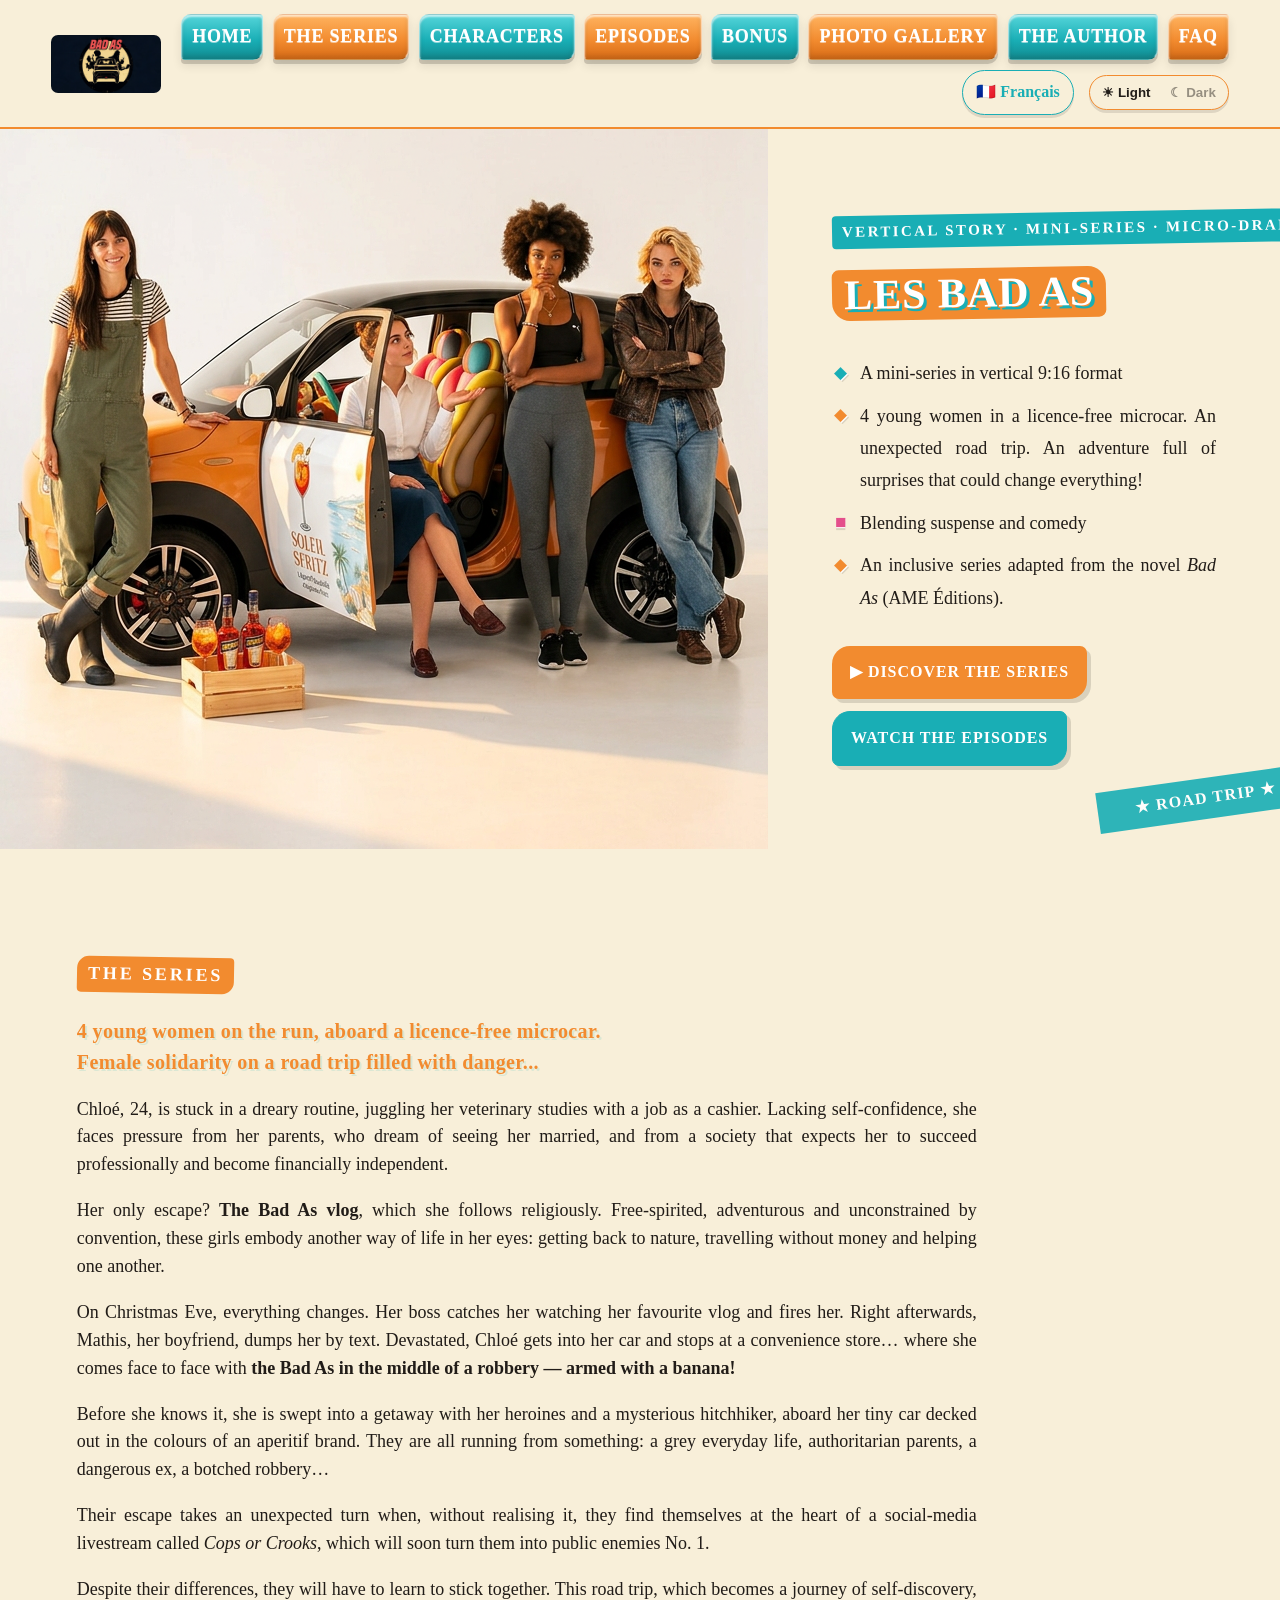
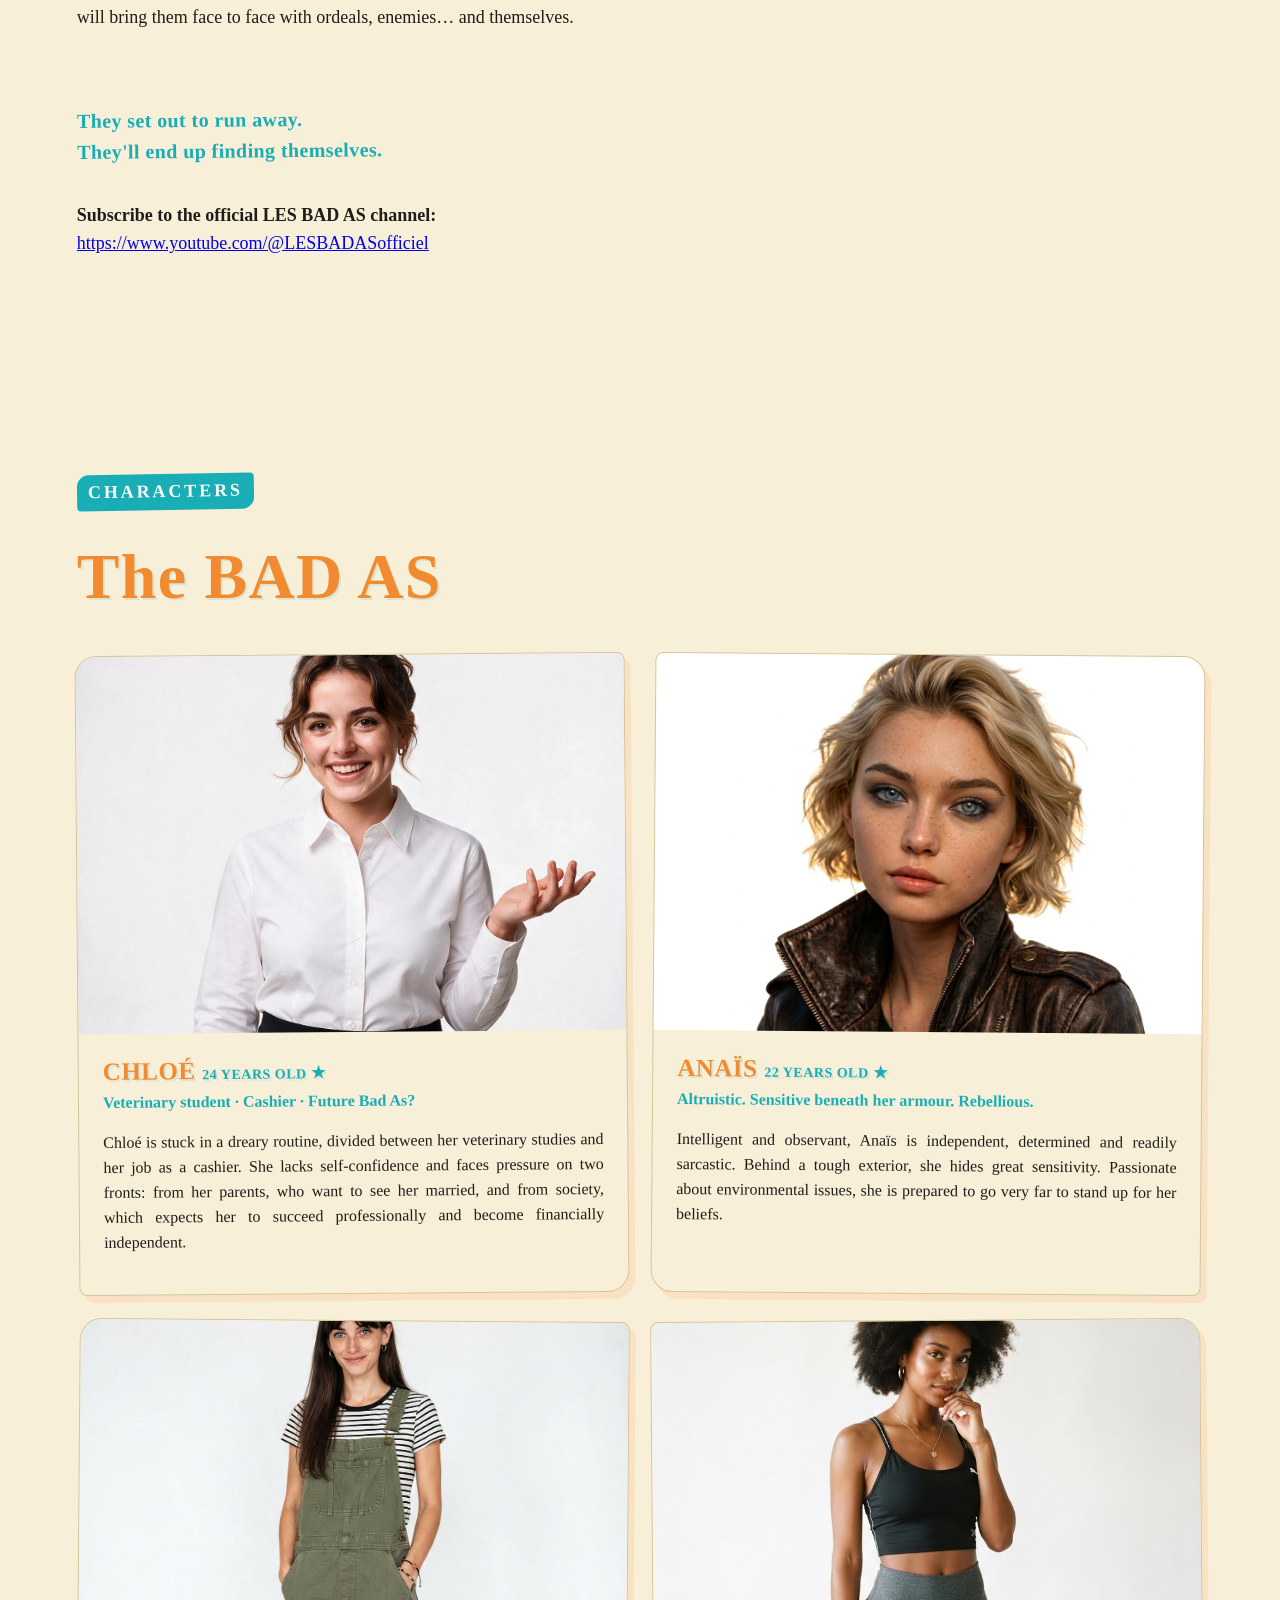
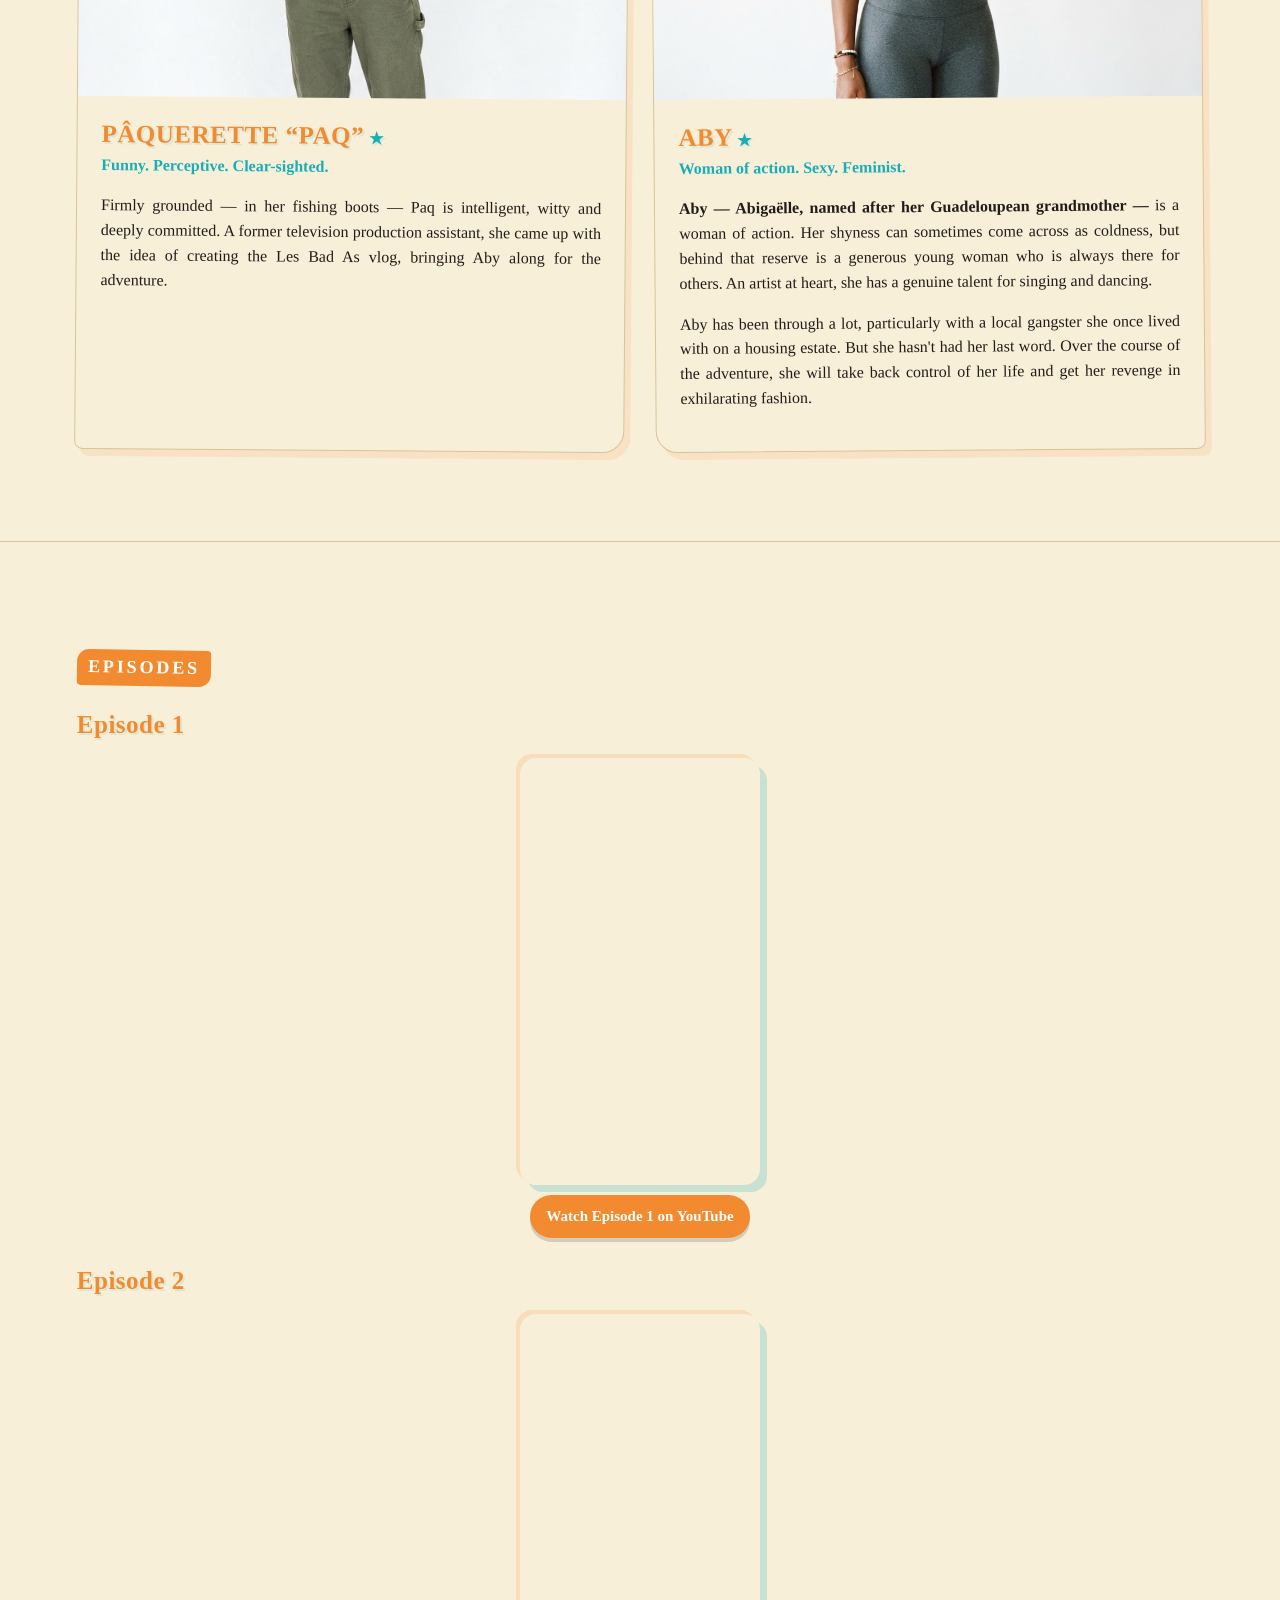
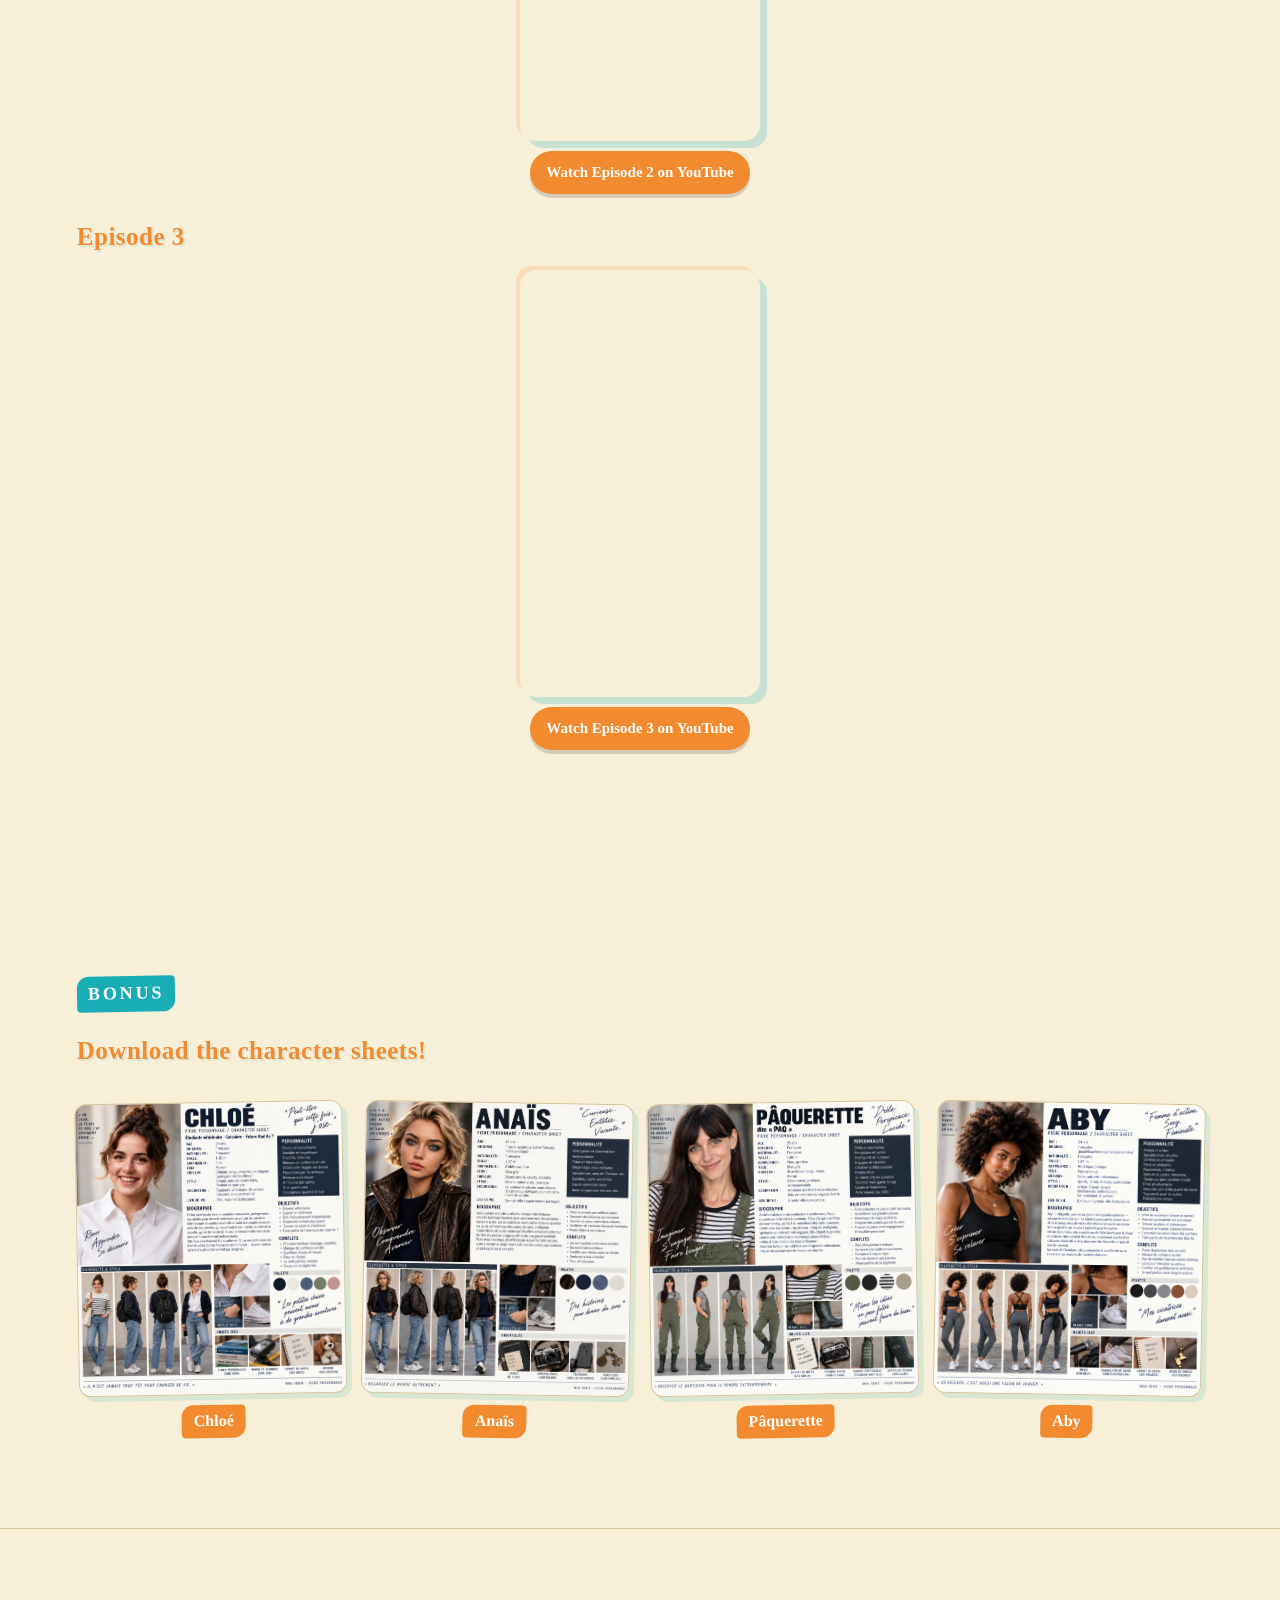
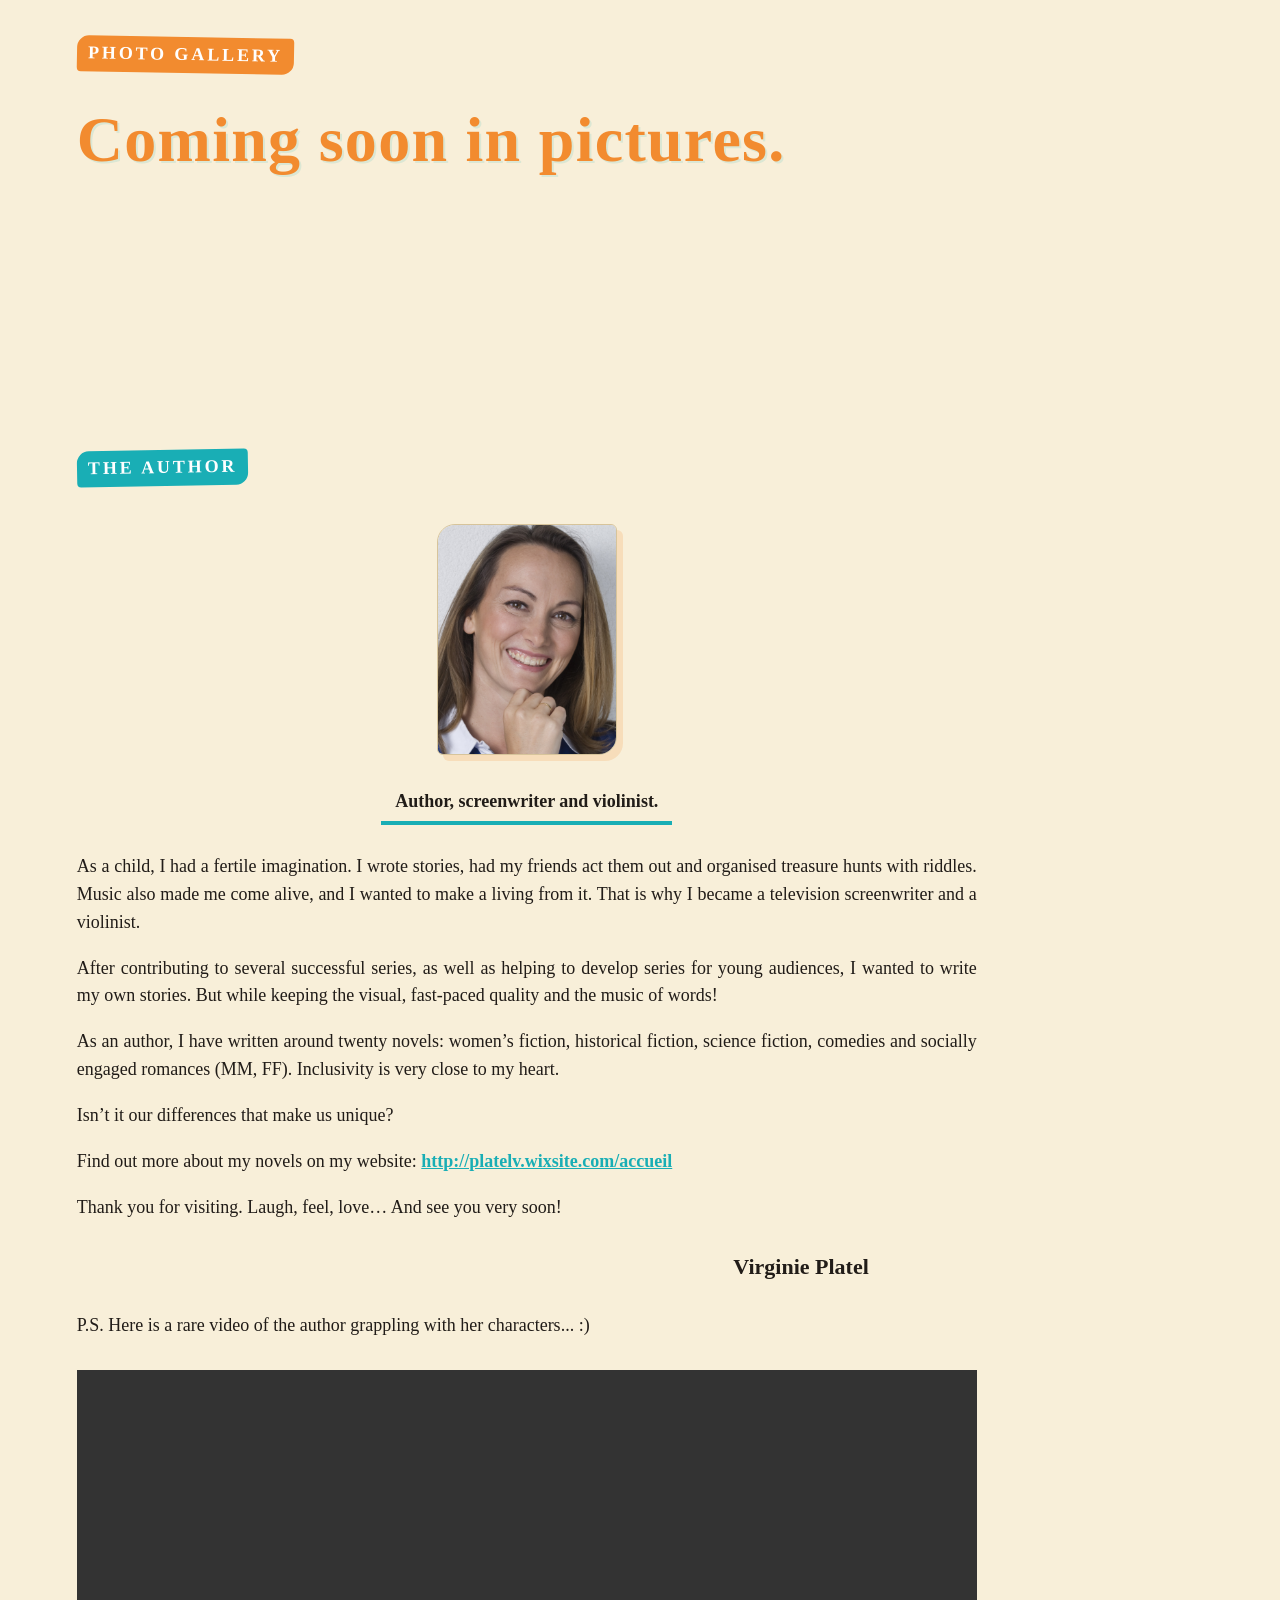
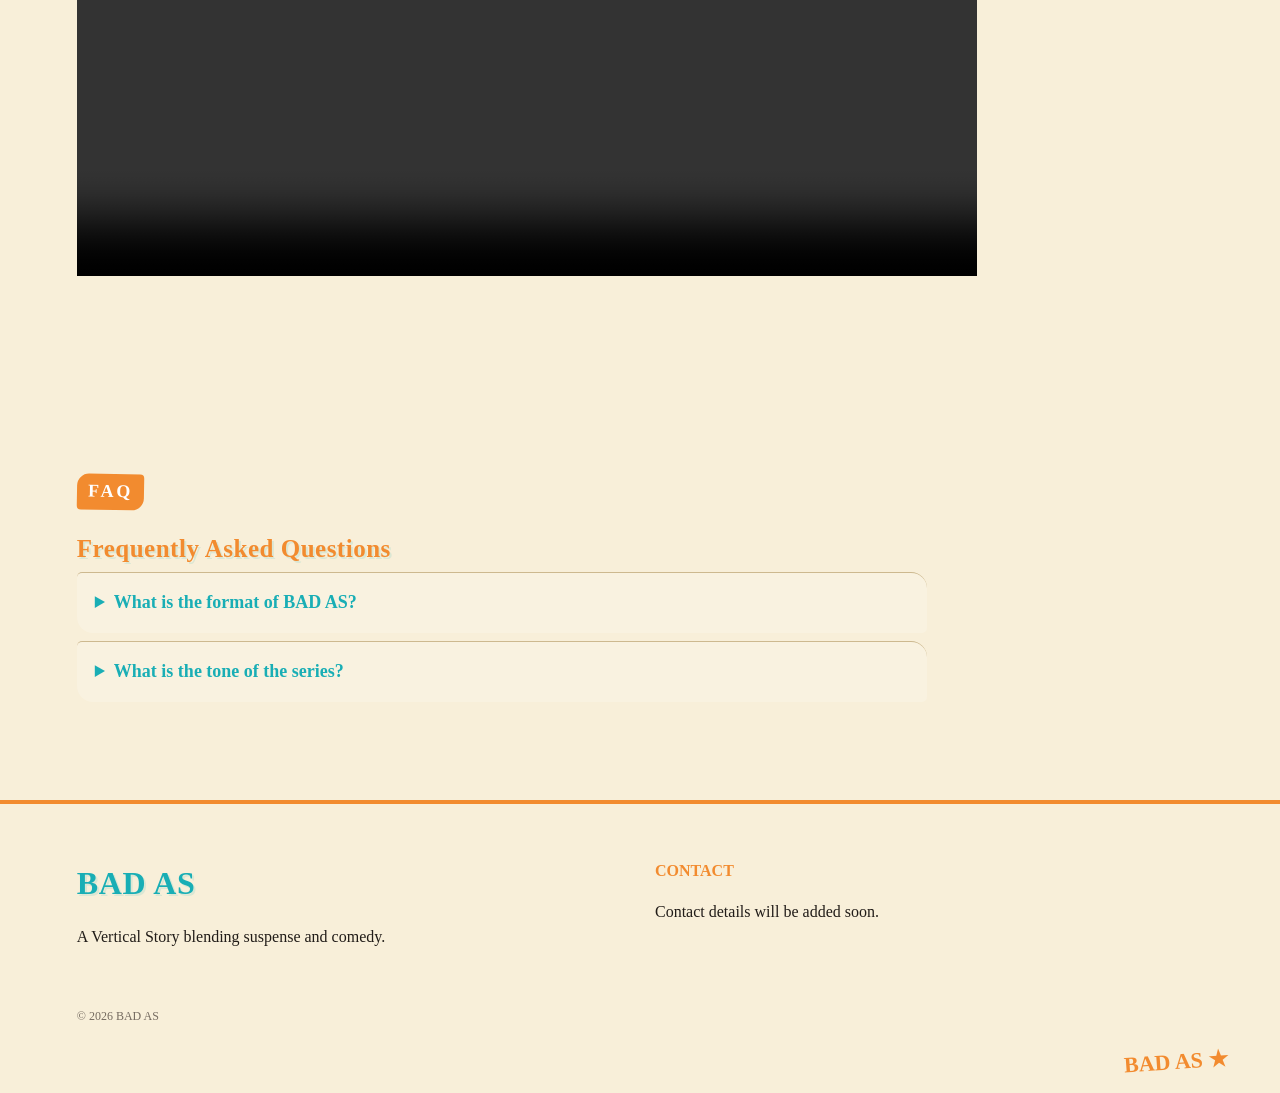
==== en.html @ 4feb6d94 "Force compact English series text directly in page" ====
<!doctype html>
<html lang="en">
<head><meta charset="utf-8"><meta name="viewport" content="width=device-width,initial-scale=1"><title>BAD AS — The Mini-Series</title><meta name="description" content="BAD AS, a Vertical Story blending suspense and comedy. Four girls hit the road on an unexpected road trip."><link rel="stylesheet" href="style.css"></head>
<body>
<header class="top"><a class="brand brand-logo" href="#home" aria-label="Les Bad As — Home"><img src="logo.jpg" alt="Les Bad As logo"></a><button class="menu" aria-label="Menu">☰</button><nav><a href="#home">Home</a><a href="#series">The Series</a><a href="#characters">Characters</a><a href="#episodes">Episodes</a><a href="#bonus">Bonus</a><a href="#gallery">Photo Gallery</a><a href="#author">The Author</a><a href="#faq">FAQ</a></nav><a class="lang-toggle" href="index.html" aria-label="Version française">🇫🇷 Français</a><button class="theme-toggle" type="button" aria-label="Change theme" aria-pressed="false"><span>☀ Light</span><span>☾ Dark</span></button></header>
<main>
<section id="home" class="hero"><div class="hero-img"><img src="home.png" alt="The four BAD AS heroines with their car"></div><div class="hero-copy"><p class="kicker">VERTICAL STORY · MINI-SERIES · MICRO-DRAMA</p><h1>LES BAD AS</h1><div class="hero-intro hero-diamonds"><p>A mini-series in vertical 9:16 format</p><p>4 young women in a licence-free microcar. An unexpected road trip. An adventure full of surprises that could change everything!</p><p>Blending suspense and comedy</p><p>An inclusive series adapted from the novel <em>Bad As</em> (AME Éditions).</p></div><div class="actions"><a class="btn" href="#series">Discover the series</a><a class="btn ghost" href="#episodes">Watch the episodes</a></div></div></section>
<section id="series" class="section"><p class="eyebrow">The Series</p><h2 class="series-compact-title" style="font-size:20px;line-height:1.45">4 young women on the run, aboard a licence-free microcar.<br>Female solidarity on a road trip filled with danger...</h2><div class="story"><p>Chloé, 24, is stuck in a dreary routine, juggling her veterinary studies with a job as a cashier. Lacking self-confidence, she faces pressure from her parents, who dream of seeing her married, and from a society that expects her to succeed professionally and become financially independent.</p><p>Her only escape? <strong>The Bad As vlog</strong>, which she follows religiously. Free-spirited, adventurous and unconstrained by convention, these girls embody another way of life in her eyes: getting back to nature, travelling without money and helping one another.</p><p>On Christmas Eve, everything changes. Her boss catches her watching her favourite vlog and fires her. Right afterwards, Mathis, her boyfriend, dumps her by text. Devastated, Chloé gets into her car and stops at a convenience store… where she comes face to face with <strong>the Bad As in the middle of a robbery — armed with a banana!</strong></p><p>Before she knows it, she is swept into a getaway with her heroines and a mysterious hitchhiker, aboard her tiny car decked out in the colours of an aperitif brand. They are all running from something: a grey everyday life, authoritarian parents, a dangerous ex, a botched robbery…</p><p>Their escape takes an unexpected turn when, without realising it, they find themselves at the heart of a social-media livestream called <em>Cops or Crooks</em>, which will soon turn them into public enemies No. 1.</p><p>Despite their differences, they will have to learn to stick together. This road trip, which becomes a journey of self-discovery, will bring them face to face with ordeals, enemies… and themselves.</p><blockquote class="series-compact-quote" style="font-size:20px;line-height:1.45;padding-left:0;border-left:0">They set out to run away.<br>They'll end up finding themselves.</blockquote><p class="youtube-subscribe"><strong>Subscribe to the official LES BAD AS channel:</strong><br><a href="https://www.youtube.com/@LESBADASofficiel" target="_blank" rel="noopener">https://www.youtube.com/@LESBADASofficiel</a></p></div></section>
<section id="characters" class="section alt"><p class="eyebrow">Characters</p><h2>The BAD AS</h2><div class="cards">
<article class="card"><img src="chloe.jpg" alt="Chloé"><div><h3>Chloé <small>24 years old</small></h3><b>Veterinary student · Cashier · Future Bad As?</b><p>Chloé is stuck in a dreary routine, divided between her veterinary studies and her job as a cashier. She lacks self-confidence and faces pressure on two fronts: from her parents, who want to see her married, and from society, which expects her to succeed professionally and become financially independent.</p></div></article>
<article class="card"><img src="anais.png" alt="Anaïs"><div><h3>Anaïs <small>22 years old</small></h3><b>Altruistic. Sensitive beneath her armour. Rebellious.</b><p>Intelligent and observant, Anaïs is independent, determined and readily sarcastic. Behind a tough exterior, she hides great sensitivity. Passionate about environmental issues, she is prepared to go very far to stand up for her beliefs.</p></div></article>
<article class="card"><img src="paq.png" alt="Pâquerette, aka Paq"><div><h3>Pâquerette “Paq”</h3><b>Funny. Perceptive. Clear-sighted.</b><p>Firmly grounded — in her fishing boots — Paq is intelligent, witty and deeply committed. A former television production assistant, she came up with the idea of creating the Les Bad As vlog, bringing Aby along for the adventure.</p></div></article>
<article class="card"><img src="aby.jpg" alt="Aby"><div><h3>Aby</h3><b>Woman of action. Sexy. Feminist.</b><p><strong>Aby — Abigaëlle, named after her Guadeloupean grandmother —</strong> is a woman of action. Her shyness can sometimes come across as coldness, but behind that reserve is a generous young woman who is always there for others. An artist at heart, she has a genuine talent for singing and dancing.</p><p>Aby has been through a lot, particularly with a local gangster she once lived with on a housing estate. But she hasn't had her last word. Over the course of the adventure, she will take back control of her life and get her revenge in exhilarating fashion.</p></div></article>
</div></section>
<section id="episodes" class="section coming"><p class="eyebrow">Episodes</p><h2>Episode 1</h2><div class="episode-video"><iframe src="https://www.youtube.com/embed/qtg-PCr-9Xs" title="BAD AS — Episode 1" loading="lazy" allow="accelerometer; autoplay; clipboard-write; encrypted-media; gyroscope; picture-in-picture; web-share" allowfullscreen></iframe></div><p class="episode-youtube"><a href="https://www.youtube.com/watch?v=qtg-PCr-9Xs&amp;list=PLMABTcB6hFZA" target="_blank" rel="noopener">Watch Episode 1 on YouTube</a></p><h2>Episode 2</h2><div class="episode-video"><iframe src="https://www.youtube.com/embed/j_F7Ehw9FWA" title="BAD AS — Episode 2" loading="lazy" allow="accelerometer; autoplay; clipboard-write; encrypted-media; gyroscope; picture-in-picture; web-share" allowfullscreen></iframe></div><p class="episode-youtube"><a href="https://www.youtube.com/watch?v=j_F7Ehw9FWA&amp;list=PLMABTcB6hFZA&amp;index=2" target="_blank" rel="noopener">Watch Episode 2 on YouTube</a></p><h2>Episode 3</h2><div class="episode-video"><iframe src="https://www.youtube.com/embed/-G6mFnkX4d4" title="BAD AS — Episode 3" loading="lazy" allowfullscreen></iframe></div><p class="episode-youtube"><a href="https://www.youtube.com/watch?v=-G6mFnkX4d4&amp;list=PLMABTcB6hFZA&amp;index=3" target="_blank" rel="noopener">Watch Episode 3 on YouTube</a></p></section>
<section id="bonus" class="section bonus"><p class="eyebrow">Bonus</p><h2>Download the character sheets!</h2><div class="bonus-sheets"><a href="Fiche%20perso%20Chloe%CC%81.png" download><img src="Fiche%20perso%20Chloe%CC%81.png" alt="Chloé character sheet"><span>Chloé</span></a><a href="Fiche%20perso%20Anai%CC%88s.png" download><img src="Fiche%20perso%20Anai%CC%88s.png" alt="Anaïs character sheet"><span>Anaïs</span></a><a href="Fiche%20perso%20Paq.png" download><img src="Fiche%20perso%20Paq.png" alt="Pâquerette character sheet"><span>Pâquerette</span></a><a href="Fiche%20perso%20Aby.png" download><img src="Fiche%20perso%20Aby.png" alt="Aby character sheet"><span>Aby</span></a></div></section>
<section id="gallery" class="section coming"><p class="eyebrow">Photo Gallery</p><h2>Coming soon in pictures.</h2></section><section id="author" class="section auteur"><p class="eyebrow">The Author</p><div class="author-text"><img class="author-photo" src="Virginie-ID%20CV.jpg" alt="Virginie Platel"><p class="author-role"><strong>Author, screenwriter and violinist.</strong></p>
<p>As a child, I had a fertile imagination. I wrote stories, had my friends act them out and organised treasure hunts with riddles. Music also made me come alive, and I wanted to make a living from it. That is why I became a television screenwriter and a violinist.</p>
<p>After contributing to several successful series, as well as helping to develop series for young audiences, I wanted to write my own stories. But while keeping the visual, fast-paced quality and the music of words!</p>
<p>As an author, I have written around twenty novels: women’s fiction, historical fiction, science fiction, comedies and socially engaged romances (MM, FF). Inclusivity is very close to my heart.</p>
<p>Isn’t it our differences that make us unique?</p>
<p>Find out more about my novels on my website: <a href="http://platelv.wixsite.com/accueil" target="_blank" rel="noopener">http://platelv.wixsite.com/accueil</a></p>
<p>Thank you for visiting. Laugh, feel, love… And see you very soon!</p>
<p class="author-signature">Virginie Platel</p>
<p>P.S. Here is a rare video of the author grappling with her characters... :)</p></div>
<div id="author-video" class="author-video"><video controls playsinline preload="metadata"><source src="Facebook%20Linkedin%20BA%20AUTEUR%20Bad%20As.mp4" type="video/mp4">Your browser does not support this video.</video></div></section>
<section id="faq" class="section"><p class="eyebrow">FAQ</p><h2>Frequently Asked Questions</h2><details><summary>What is the format of BAD AS?</summary><p>A vertical mini-series made up of episodes approximately one minute long.</p></details><details><summary>What is the tone of the series?</summary><p>BAD AS blends suspense and comedy against a backdrop of road-trip adventure and friendship.</p></details></section>
</main><footer id="contact"><div><strong>BAD AS</strong><p>A Vertical Story blending suspense and comedy.</p></div><div><span>Contact</span><p>Contact details will be added soon.</p></div><p class="copy">© 2026 BAD AS</p></footer>
<script>document.querySelector('.menu').onclick=()=>document.querySelector('nav').classList.toggle('open');document.querySelectorAll('nav a').forEach(a=>a.onclick=()=>document.querySelector('nav').classList.remove('open'));const themeButton=document.querySelector('.theme-toggle');const savedTheme=localStorage.getItem('badas-theme');if(savedTheme==='dark'){document.body.classList.add('dark');themeButton.setAttribute('aria-pressed','true')}themeButton.onclick=()=>{const dark=document.body.classList.toggle('dark');themeButton.setAttribute('aria-pressed',String(dark));localStorage.setItem('badas-theme',dark?'dark':'light')};</script></body></html>
---- style.css ----
:root{--cream:#f3e8c8;--ink:#211c18;--turquoise:#19aeb5;--orange:#f28b2f;--muted:#756b60}*{box-sizing:border-box}html{scroll-behavior:smooth}body{margin:0;background:var(--cream);color:var(--ink);font-family:Arial,Helvetica,sans-serif;line-height:1.55}.top{position:sticky;top:0;z-index:10;display:flex;align-items:center;gap:28px;padding:15px 4vw;background:#f3e8c8f2;border-bottom:2px solid var(--orange);backdrop-filter:blur(12px)}.brand{display:flex;align-items:center;text-decoration:none;flex:0 0 auto}.brand-logo img{display:block;width:110px;height:58px;object-fit:cover;border-radius:7px}nav{margin-left:auto;display:flex;gap:20px;flex-wrap:wrap}nav a{color:var(--turquoise);text-decoration:none;font-size:18px;font-weight:900;text-transform:uppercase;letter-spacing:.045em}nav a:nth-child(even){color:var(--orange)}nav a:hover{color:var(--ink)}.menu{display:none;margin-left:auto;background:none;border:0;color:var(--turquoise);font-size:30px}.hero{display:grid;grid-template-columns:1.2fr .8fr;align-items:stretch;background:var(--cream)}.hero-img{height:clamp(480px,66vw,720px);overflow:hidden}.hero-img img{width:100%;height:100%;object-fit:cover;object-position:center 67%;display:block}.hero-copy{padding:4.5vw 5vw;display:flex;flex-direction:column;justify-content:center;background:var(--cream)}.logo{display:none}.kicker,.eyebrow{color:var(--turquoise);text-transform:uppercase;letter-spacing:.18em;font-weight:900;font-size:13px}.hero-copy .kicker{margin:0 0 12px;font-size:15px}.hero-intro{line-height:1.8}.hero h1,.section h2{font-size:clamp(34px,5vw,72px);line-height:1.02;margin:.25em 0;color:var(--orange)}.hero p{font-size:18px;max-width:650px;text-align:justify}.actions{display:flex;gap:12px;flex-wrap:wrap;margin-top:18px}.btn{background:var(--orange);color:#fff;text-decoration:none;padding:14px 18px;font-weight:900;text-transform:uppercase;letter-spacing:.06em}.btn.ghost{background:var(--turquoise);color:#fff;border:1px solid var(--turquoise)}.section{padding:90px max(6vw,24px);scroll-margin-top:80px}.section>h2{max-width:1050px}.section p,.card p,details p{text-align:justify}.story{max-width:900px;font-size:18px}.story blockquote{margin:50px 0 0;padding:20px 0 20px 25px;border-left:6px solid var(--orange);font-size:clamp(28px,4vw,50px);font-weight:900;line-height:1.05;color:var(--turquoise)}.alt{background:#eadbb7}.cards{display:grid;grid-template-columns:repeat(2,minmax(0,1fr));gap:26px;margin-top:45px}.card{background:#f8efd9;border:1px solid #d7c49b;overflow:hidden}.card img{width:100%;aspect-ratio:16/11;object-fit:cover;object-position:center 28%;display:block}.card div{padding:24px}.card h3{font-size:32px;color:var(--orange);margin:0 0 4px;text-transform:uppercase}.card h3 small{font-size:15px;color:var(--turquoise)}.card b{color:var(--turquoise)}.coming{min-height:46vh;border-top:1px solid #d7c49b}.coming h2{color:var(--orange)}details{max-width:850px;border-top:1px solid #cdb98f;padding:18px 0}summary{cursor:pointer;font-weight:900;color:var(--turquoise)}footer{padding:55px 6vw;border-top:4px solid var(--orange);display:grid;grid-template-columns:1fr 1fr;gap:30px;background:#e9d9b4}footer strong{font-size:32px;color:var(--turquoise)}footer span{color:var(--orange);font-weight:900;text-transform:uppercase}.copy{grid-column:1/-1;color:var(--muted);font-size:12px}@media(max-width:1200px){nav{gap:11px}nav a{font-size:16px}.brand-logo img{width:95px;height:50px}}@media(max-width:900px){.menu{display:block}nav{display:none;position:absolute;top:66px;left:0;right:0;background:var(--cream);padding:22px 5vw;flex-direction:column;border-bottom:2px solid var(--orange)}nav.open{display:flex}nav a{font-size:18px}.hero{grid-template-columns:1fr}.hero-img{height:62vw;min-height:330px;max-height:520px}.hero-copy{padding:45px 7vw}.cards{grid-template-columns:1fr}.section{padding-top:70px;padding-bottom:70px}footer{grid-template-columns:1fr}}.hero-copy h1{font-size:clamp(30px,3.3vw,48px);white-space:nowrap}#serie h2{font-size:clamp(30px,3.6vw,52px)}@media(max-width:520px){.hero-copy h1{font-size:clamp(26px,8.5vw,38px);white-space:nowrap}}.bonus h2{font-size:clamp(28px,3.3vw,48px);white-space:nowrap}.bonus-sheets{display:grid;grid-template-columns:repeat(4,minmax(0,1fr));gap:18px;margin-top:36px}.bonus-sheets a{display:block;color:var(--turquoise);font-weight:900;text-decoration:none;text-align:center}.bonus-sheets img{display:block;width:100%;height:auto;border:1px solid #d7c49b;margin-bottom:10px}.bonus-sheets a:hover{color:var(--orange)}@media(max-width:900px){.bonus h2{white-space:normal}.bonus-sheets{grid-template-columns:repeat(2,minmax(0,1fr))}}@media(max-width:520px){.bonus-sheets{grid-template-columns:1fr}}.theme-toggle{position:absolute;right:4vw;top:100%;margin-top:10px;display:flex;gap:4px;padding:4px;border:1px solid var(--orange);border-radius:24px;background:var(--cream);color:var(--ink);font-weight:900;cursor:pointer;box-shadow:0 4px 14px #0002}.theme-toggle span{padding:5px 8px}.theme-toggle span:last-child{opacity:.45}body.dark{--cream:#121212;--ink:#f3e8c8;--muted:#c4bba9;background:#121212;color:#f3e8c8}body.dark .top{background:#121212f2}body.dark .hero,body.dark .hero-copy{background:#121212}body.dark .alt{background:#1b1b1b}body.dark .card{background:#202020;border-color:#3b3b3b}body.dark footer{background:#191919;border-color:var(--orange)}body.dark details,body.dark .coming{border-color:#444}body.dark .theme-toggle{background:#1c1c1c;color:#f3e8c8}body.dark .theme-toggle span:first-child{opacity:.45}body.dark .theme-toggle span:last-child{opacity:1}@media(max-width:900px){.theme-toggle{right:76px;top:12px;margin:0;font-size:12px}.theme-toggle span{padding:4px}}
.lang-toggle{position:absolute;right:250px;top:100%;margin-top:10px;padding:9px 13px;border:1px solid var(--turquoise);border-radius:24px;background:var(--cream);color:var(--turquoise);font-weight:900;text-decoration:none;box-shadow:0 4px 14px #0002}.lang-toggle:hover{color:var(--orange);border-color:var(--orange)}body.dark .lang-toggle{background:#1c1c1c}@media(max-width:900px){.lang-toggle{right:245px;top:12px;margin:0;padding:7px 9px;font-size:12px}}@media(max-width:520px){.lang-toggle{right:70px;top:66px}.theme-toggle{right:10px}}
.author-photo{display:block;width:180px;max-width:45vw;height:auto;margin:20px auto 28px;border:1px solid #d7c49b}.author-text{max-width:900px;font-size:18px}.author-text p{text-align:justify;text-justify:inter-word;hyphens:auto;word-break:normal;overflow-wrap:break-word}.author-text a{color:var(--turquoise);font-weight:700}.author-text a:hover{color:var(--orange)}.author-signature{text-align:right!important;font-size:22px;font-weight:700;margin:28px 12% 28px 0}.author-video{max-width:900px;margin-top:30px}.author-video video,.author-video iframe{width:100%;height:auto;aspect-ratio:16/9;border:0;display:block}
@media(max-width:520px){.author-photo{width:140px;max-width:50vw}.author-text p{text-align:justify;text-justify:inter-word}}
.author-text .author-role{text-align:center!important;margin-top:0;margin-bottom:28px}
/* Author portrait: centered within the same text column */
.author .author-photo{display:block;margin:20px auto 16px!important}.author .author-text{margin-left:auto;margin-right:auto}.author .author-text .author-role{text-align:center!important;margin:0 auto 28px!important}

/* Author section: use one consistent content width so portrait, role and body align */
.author .author-text,.author .author-video{max-width:none;width:100%;margin-left:auto;margin-right:auto}.author .author-photo{margin-left:auto!important;margin-right:auto!important}.author .author-text .author-role{width:100%;text-align:center!important}

/* Pétillant BAD AS refresh */
body{font-family:"Comic Sans MS","Comic Sans",cursive}.hero h1,.section h2,.card h3,footer strong{letter-spacing:.02em;text-shadow:2px 2px 0 rgba(25,174,181,.13)}.hero h1{transform:rotate(-1deg);display:inline-block}.eyebrow,.kicker{font-family:"Comic Sans MS","Comic Sans",cursive;letter-spacing:.16em}.btn{border-radius:18px 7px 18px 7px;box-shadow:4px 4px 0 rgba(33,28,24,.14);transition:transform .18s ease,box-shadow .18s ease}.btn:hover{transform:translateY(-3px) rotate(-1deg);box-shadow:6px 7px 0 rgba(33,28,24,.12)}.btn.ghost:hover{transform:translateY(-3px) rotate(1deg)}.card{border-radius:22px 8px 22px 8px;box-shadow:6px 7px 0 rgba(242,139,47,.13);transition:transform .2s ease}.card:nth-child(even){border-radius:8px 22px 8px 22px}.card:hover{transform:translateY(-5px) rotate(-.35deg)}.bonus-sheets a:nth-child(odd){transform:rotate(-1deg)}.bonus-sheets a:nth-child(even){transform:rotate(1deg)}.bonus-sheets img{border-radius:12px;box-shadow:5px 5px 0 rgba(25,174,181,.14)}.story blockquote{transform:rotate(-.5deg)}summary{font-size:18px}.author-photo{border-radius:18px 6px 18px 6px;box-shadow:6px 6px 0 rgba(242,139,47,.18)}
@media(max-width:520px){.card:hover,.btn:hover,.btn.ghost:hover{transform:none}}

/* BAD AS — série / pop / road trip */
.hero-copy{position:relative;overflow:hidden}.hero-copy:after{content:"★  ROAD TRIP  ★";position:absolute;right:-34px;bottom:30px;padding:8px 38px;background:var(--turquoise);color:#fff;font-weight:900;letter-spacing:.08em;transform:rotate(-8deg);opacity:.9}.hero-copy .kicker{display:inline-block;width:max-content;padding:5px 10px;background:var(--turquoise);color:#fff;border-radius:4px;transform:rotate(-1deg)}.hero h1{padding:3px 12px 5px;background:var(--orange);color:#fff!important;text-shadow:3px 3px 0 var(--turquoise);border-radius:7px 18px 7px 18px;width:max-content}.section>.eyebrow{display:inline-block;padding:4px 11px;background:var(--turquoise);color:#fff;border-radius:12px 4px 12px 4px;transform:rotate(-1deg)}.section:nth-of-type(even)>.eyebrow{background:var(--orange);transform:rotate(1deg)}.section h2{position:relative}.cards .card:nth-child(1),.cards .card:nth-child(4){transform:rotate(-.45deg)}.cards .card:nth-child(2),.cards .card:nth-child(3){transform:rotate(.45deg)}.cards .card:hover{transform:translateY(-6px) rotate(0deg)}.card h3:after{content:" ★";color:var(--turquoise);font-size:.65em}.actions .btn:first-child:before{content:"▶ ";}.bonus-sheets span{display:inline-block;background:var(--orange);color:#fff;padding:4px 12px;border-radius:12px 4px 12px 4px}.author-role strong{display:inline-block;padding:5px 14px;border-bottom:4px solid var(--turquoise)}details{background:rgba(255,255,255,.18);padding:16px 18px;margin:8px 0;border-radius:5px 16px 5px 16px}body.dark details{background:rgba(255,255,255,.04)}footer{position:relative;overflow:hidden}footer:after{content:"BAD AS ★";position:absolute;right:4vw;bottom:14px;color:var(--orange);font-size:22px;font-weight:900;transform:rotate(-4deg)}
@media(max-width:900px){.hero-copy:after{font-size:12px;right:-48px;bottom:18px}.cards .card:nth-child(n){transform:none}}@media(max-width:520px){.hero-copy:after{display:none}.hero h1{max-width:100%;padding-left:8px;padding-right:8px}}

/* Navigation tabs — playful raised effect */
nav a{display:inline-block;padding:7px 10px;border-radius:10px 4px 10px 4px;text-shadow:1px 1px 0 rgba(255,255,255,.7);box-shadow:0 3px 0 rgba(33,28,24,.16);transition:transform .16s ease,box-shadow .16s ease,background .16s ease}nav a:nth-child(odd){background:rgba(25,174,181,.09)}nav a:nth-child(even){background:rgba(242,139,47,.10)}nav a:hover{transform:translateY(-2px);box-shadow:0 5px 0 rgba(33,28,24,.18);background:#fff8}nav a:active{transform:translateY(2px);box-shadow:0 1px 0 rgba(33,28,24,.16)}body.dark nav a{text-shadow:1px 1px 0 #000}body.dark nav a:hover{background:rgba(255,255,255,.08)}

/* Navigation — stronger glossy candy / padded-seat effect */
nav a{position:relative;z-index:2;padding:8px 12px;border:1px solid rgba(255,255,255,.55);border-bottom-color:rgba(33,28,24,.22);text-shadow:0 1px 0 rgba(255,255,255,.55);box-shadow:inset 0 2px 2px rgba(255,255,255,.65),inset 0 -3px 5px rgba(33,28,24,.13),0 4px 0 rgba(33,28,24,.18),0 6px 10px rgba(33,28,24,.10);touch-action:manipulation;-webkit-tap-highlight-color:transparent}nav a:nth-child(odd){background:linear-gradient(180deg,#55d5da 0%,var(--turquoise) 58%,#118b91 100%);color:#fff}nav a:nth-child(even){background:linear-gradient(180deg,#ffb35f 0%,var(--orange) 58%,#d76b16 100%);color:#fff}nav a:hover{color:#fff;background-position:center;box-shadow:inset 0 2px 3px rgba(255,255,255,.75),inset 0 -4px 6px rgba(33,28,24,.14),0 6px 0 rgba(33,28,24,.18),0 8px 13px rgba(33,28,24,.13)}nav a:active{transform:translateY(3px);box-shadow:inset 0 2px 5px rgba(33,28,24,.15),0 1px 0 rgba(33,28,24,.18)}body.dark nav a{text-shadow:0 1px 1px rgba(0,0,0,.45)}
/* Decorative layers must never block links or buttons */
.hero-copy:after,footer:after,.card h3:after{pointer-events:none}.btn,.lang-toggle,.theme-toggle,.menu,nav a,.bonus-sheets a,summary{position:relative;z-index:3;touch-action:manipulation}

/* Header balance + golden-hour light palette */
:root{--cream:#f8efd9}
.top{align-items:center;gap:18px}
nav{margin-left:auto;margin-right:0;flex:1;justify-content:space-between;gap:8px}
nav a{padding-left:10px;padding-right:10px;white-space:nowrap}
/* Place language/theme controls below the header, above the hero copy */
.lang-toggle{right:180px;top:calc(100% + 14px);margin-top:0}
.theme-toggle{right:4vw;top:calc(100% + 14px);margin-top:0}
@media(min-width:901px){.hero-copy{padding-top:82px}}
@media(max-width:1200px){nav{gap:5px}nav a{font-size:14px;padding-left:7px;padding-right:7px}}
@media(max-width:900px){nav{margin:0;justify-content:flex-start}.lang-toggle{right:145px;top:calc(100% + 8px);margin:0}.theme-toggle{right:12px;top:calc(100% + 8px);margin:0}.hero-copy{padding-top:82px}}
@media(max-width:520px){.lang-toggle{left:7vw;right:auto;top:calc(100% + 8px)}.theme-toggle{right:7vw;top:calc(100% + 8px)}}

/* Header v2 — clean two-row layout, controls never overlap navigation */
:root{--cream:#f8efd9}
body,.top,.hero,.hero-copy{background:var(--cream)}
.alt,footer{background:#f8efd9}
.top{position:sticky;display:grid;grid-template-columns:auto 1fr;grid-template-rows:auto auto;column-gap:20px;row-gap:10px;padding:14px 4vw 12px;background:var(--cream)!important}
.brand{grid-column:1;grid-row:1 / span 2;align-self:center}
nav{grid-column:2;grid-row:1;display:flex;margin:0;width:100%;justify-content:space-between;align-items:center;gap:8px;flex-wrap:nowrap}
.lang-toggle,.theme-toggle{position:static!important;margin:0!important;top:auto!important;right:auto!important;left:auto!important;box-shadow:0 3px 0 rgba(33,28,24,.12)}
.lang-toggle{grid-column:2;grid-row:2;justify-self:end;margin-right:155px!important}
.theme-toggle{grid-column:2;grid-row:2;justify-self:end}
.hero-copy{padding-top:4.5vw}
@media(max-width:1200px) and (min-width:901px){nav a{font-size:13px;padding:7px 6px}.top{column-gap:12px;padding-left:2vw;padding-right:2vw}.brand-logo img{width:88px}}
@media(max-width:900px){.top{display:flex;align-items:center;gap:10px;padding:12px 4vw}.brand{display:flex}.menu{display:block;margin-left:auto}nav{display:none;position:absolute;top:100%;left:0;right:0;width:100%;background:var(--cream);padding:18px 5vw;flex-direction:column;align-items:stretch;border-bottom:2px solid var(--orange);z-index:20}nav.open{display:flex}.lang-toggle,.theme-toggle{position:absolute!important;top:calc(100% + 8px)!important}.lang-toggle{left:5vw!important;right:auto!important;margin:0!important}.theme-toggle{right:5vw!important}.hero-copy{padding-top:82px}}

/* Mobile readability + keep hero faces clear of language/theme controls */
@media(max-width:900px){
  html,body,button,a,input,textarea,select,summary{font-family:"Comic Sans MS","Comic Sans",cursive!important}
  nav a,.lang-toggle,.theme-toggle,.btn,.eyebrow,.kicker,.card h3,.section h2,.hero h1{font-family:"Comic Sans MS","Comic Sans",cursive!important}
  .hero{padding-top:58px}
  .hero-img{height:62vw;min-height:330px;max-height:520px}
  .hero-img img{object-position:center 67%}
}
@media(max-width:520px){
  .hero{padding-top:62px}
  .hero-img{min-height:360px;height:78vw}
}

/* Mobile font fallback: phones without Comic Sans MS must stay readable */
@media(max-width:900px){
  html,body,button,a,input,textarea,select,summary,
  nav a,.lang-toggle,.theme-toggle,.btn,.eyebrow,.kicker,.card h3,.section h2,.hero h1,
  .hero-copy,.story,.card,.author-text,details,footer{
    font-family:"Comic Sans MS","Comic Sans","Chalkboard SE","Arial Rounded MT Bold",Arial,sans-serif!important;
    font-style:normal!important;
  }
  .hero h1,.section h2,.card h3,nav a,.eyebrow,.kicker{font-style:normal!important}
}

/* Homepage diamond-painting bullets */
.hero-diamonds{margin:18px 0 4px}.hero-diamonds p{position:relative;margin:10px 0;padding-left:28px}.hero-diamonds p:before{content:"◆";position:absolute;left:2px;top:.02em;font-size:17px;color:var(--turquoise);text-shadow:1px 1px 0 #fff,2px 2px 0 rgba(33,28,24,.14)}.hero-diamonds p:nth-child(even):before{color:var(--orange)}.hero-diamonds p:nth-child(3n):before{transform:rotate(45deg);color:#e44f8b}body.dark .hero-diamonds p:before{text-shadow:1px 1px 0 #000,2px 2px 0 rgba(255,255,255,.08)}

/* Series headline — more compact */
#serie h2{font-size:clamp(26px,2.8vw,42px);line-height:1.12}

/* Series closing quote — more compact */
#serie .story blockquote{font-size:clamp(23px,3vw,38px);line-height:1.12}

/* Series typography balance — match action-button scale */
#serie h2{font-size:18px!important;line-height:1.55!important;letter-spacing:.02em}
#serie .story blockquote{font-size:18px!important;line-height:1.55!important;letter-spacing:.02em}
@media(max-width:520px){#serie h2,#serie .story blockquote{font-size:17px!important}}

/* Series typography fine-tuning */
#serie h2,#serie .story blockquote{font-size:20px!important}
@media(max-width:520px){#serie h2,#serie .story blockquote{font-size:19px!important}}

/* Series closing line + official YouTube callout */
#serie .story blockquote{margin-top:30px;padding:0;border-left:0!important;transform:none}
#serie .youtube-subscribe{margin-top:24px;padding:14px 18px;background:var(--orange);color:#fff;border-radius:16px 6px 16px 6px;font-size:18px;font-weight:900;text-align:left;box-shadow:4px 4px 0 rgba(33,28,24,.14)}
#serie .youtube-subscribe a{color:#fff;text-decoration:underline;overflow-wrap:anywhere}

/* Section labels — same visual size as main action buttons */
.section>.eyebrow{font-size:18px!important;font-weight:900}
@media(max-width:520px){.section>.eyebrow{font-size:17px!important}}

/* Character names — slightly more discreet */
.card h3{font-size:25px!important;line-height:1.15}
.card h3 small{font-size:14px!important}
@media(max-width:520px){.card h3{font-size:23px!important}}

/* Secondary section headlines — more compact */
#episodes h2,#bonus h2,#galerie h2,#faq h2{font-size:25px!important;line-height:1.2}
@media(max-width:520px){#episodes h2,#bonus h2,#galerie h2,#faq h2{font-size:23px!important}}

/* Episodes */
.episode-video{width:min(100%,430px);aspect-ratio:9/16;margin:24px auto 16px;border-radius:22px;overflow:hidden;box-shadow:7px 7px 0 rgba(25,174,181,.22),-4px -4px 0 rgba(242,139,47,.18)}
.episode-video iframe{display:block;width:100%;height:100%;border:0}
.episode-youtube{text-align:center;margin:14px 0 0;font-weight:900}
.episode-youtube a{display:inline-block;padding:10px 16px;border-radius:999px;background:var(--orange);color:#fff;text-decoration:none;box-shadow:0 4px 0 rgba(33,28,24,.16)}

/* Episodes — compact thumbnails */
.episode-video{width:min(100%,240px)!important;margin:18px auto 10px!important;border-radius:16px!important}
.episode-youtube{text-align:center!important;margin:10px auto 28px!important}
.episode-youtube a{font-size:15px!important;text-align:center}
@media(max-width:520px){.episode-video{width:min(72vw,210px)!important}.episode-youtube a{font-size:14px!important}}

/* English Series — match the compact French typography */
#series h2,#series .story blockquote{font-size:20px!important;line-height:1.55!important;letter-spacing:.02em}
@media(max-width:520px){#series h2,#series .story blockquote{font-size:19px!important}}

/* English Series mobile — force compact size on all phones/tablets */
@media(max-width:900px){
  #series.section h2{font-size:19px!important;line-height:1.45!important}
  #series .story blockquote{font-size:19px!important;line-height:1.45!important;margin-top:30px;padding:0!important;border-left:0!important;transform:none!important}
}
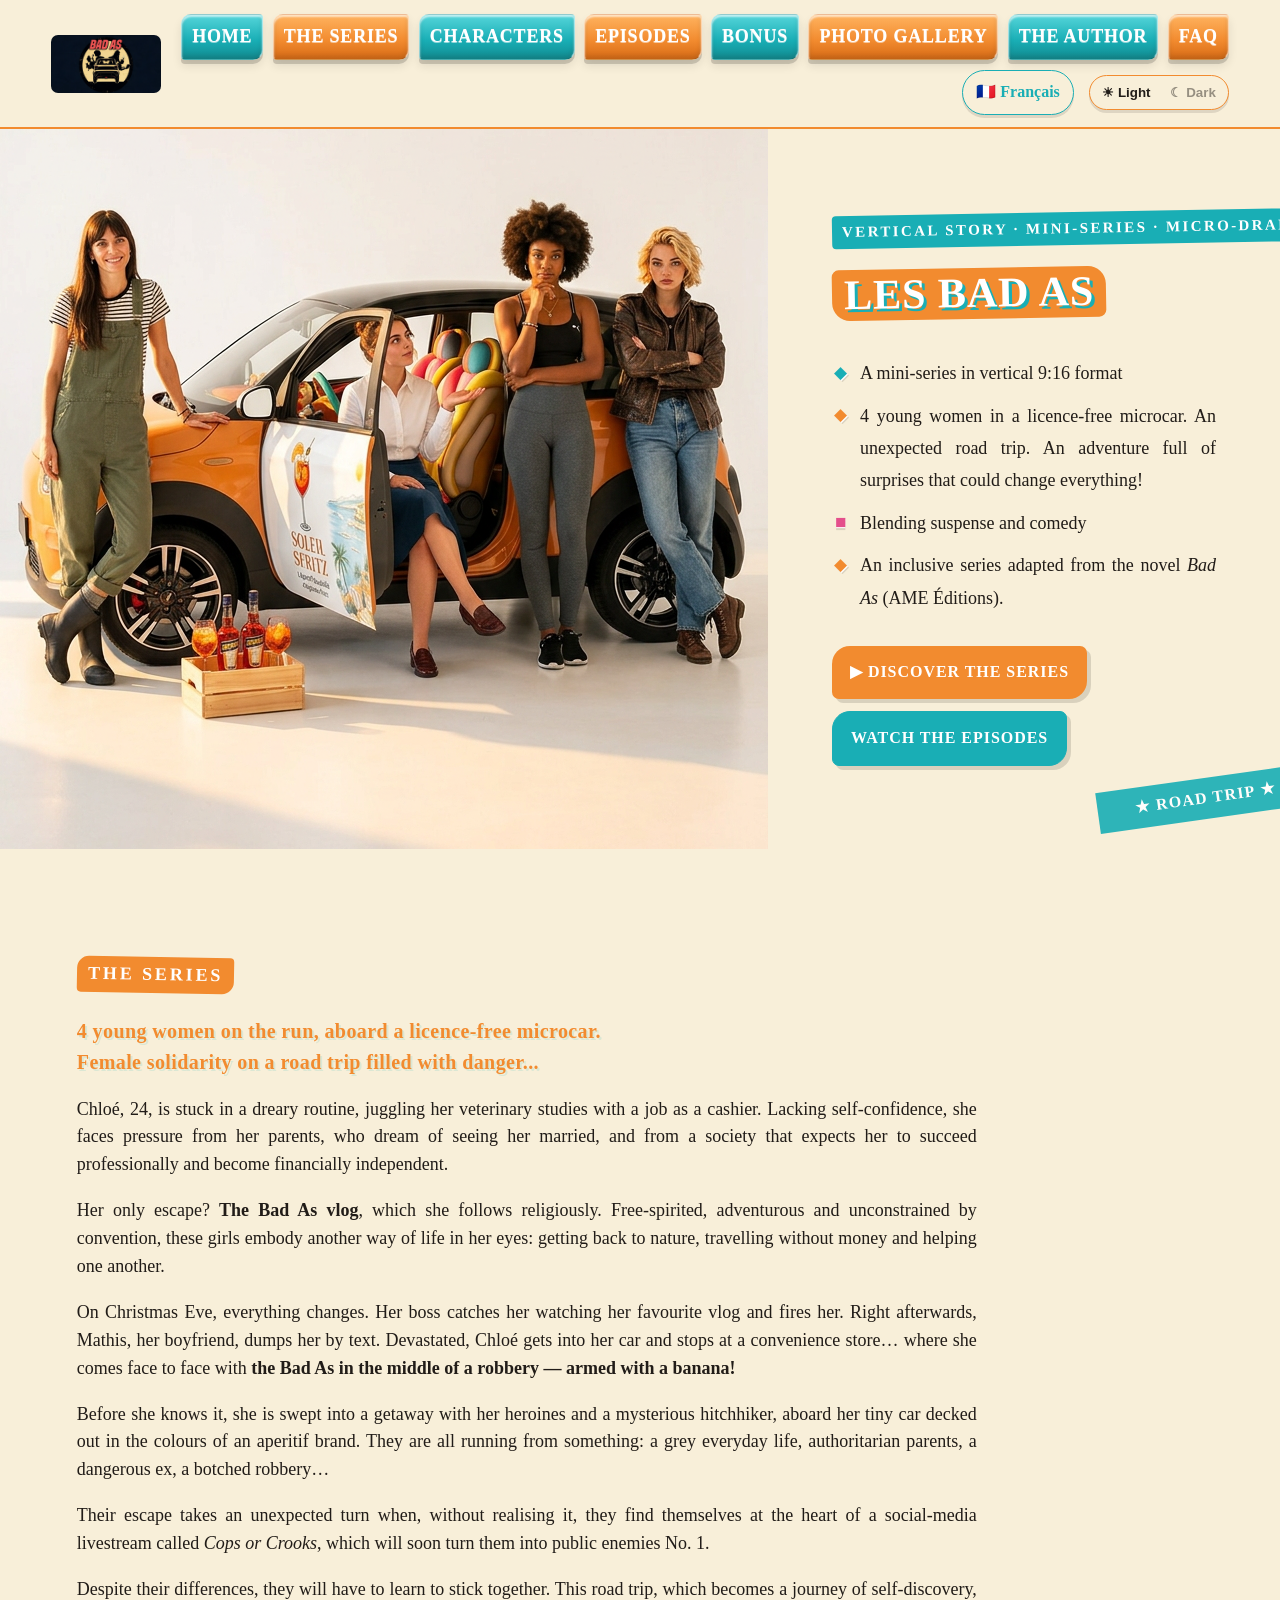
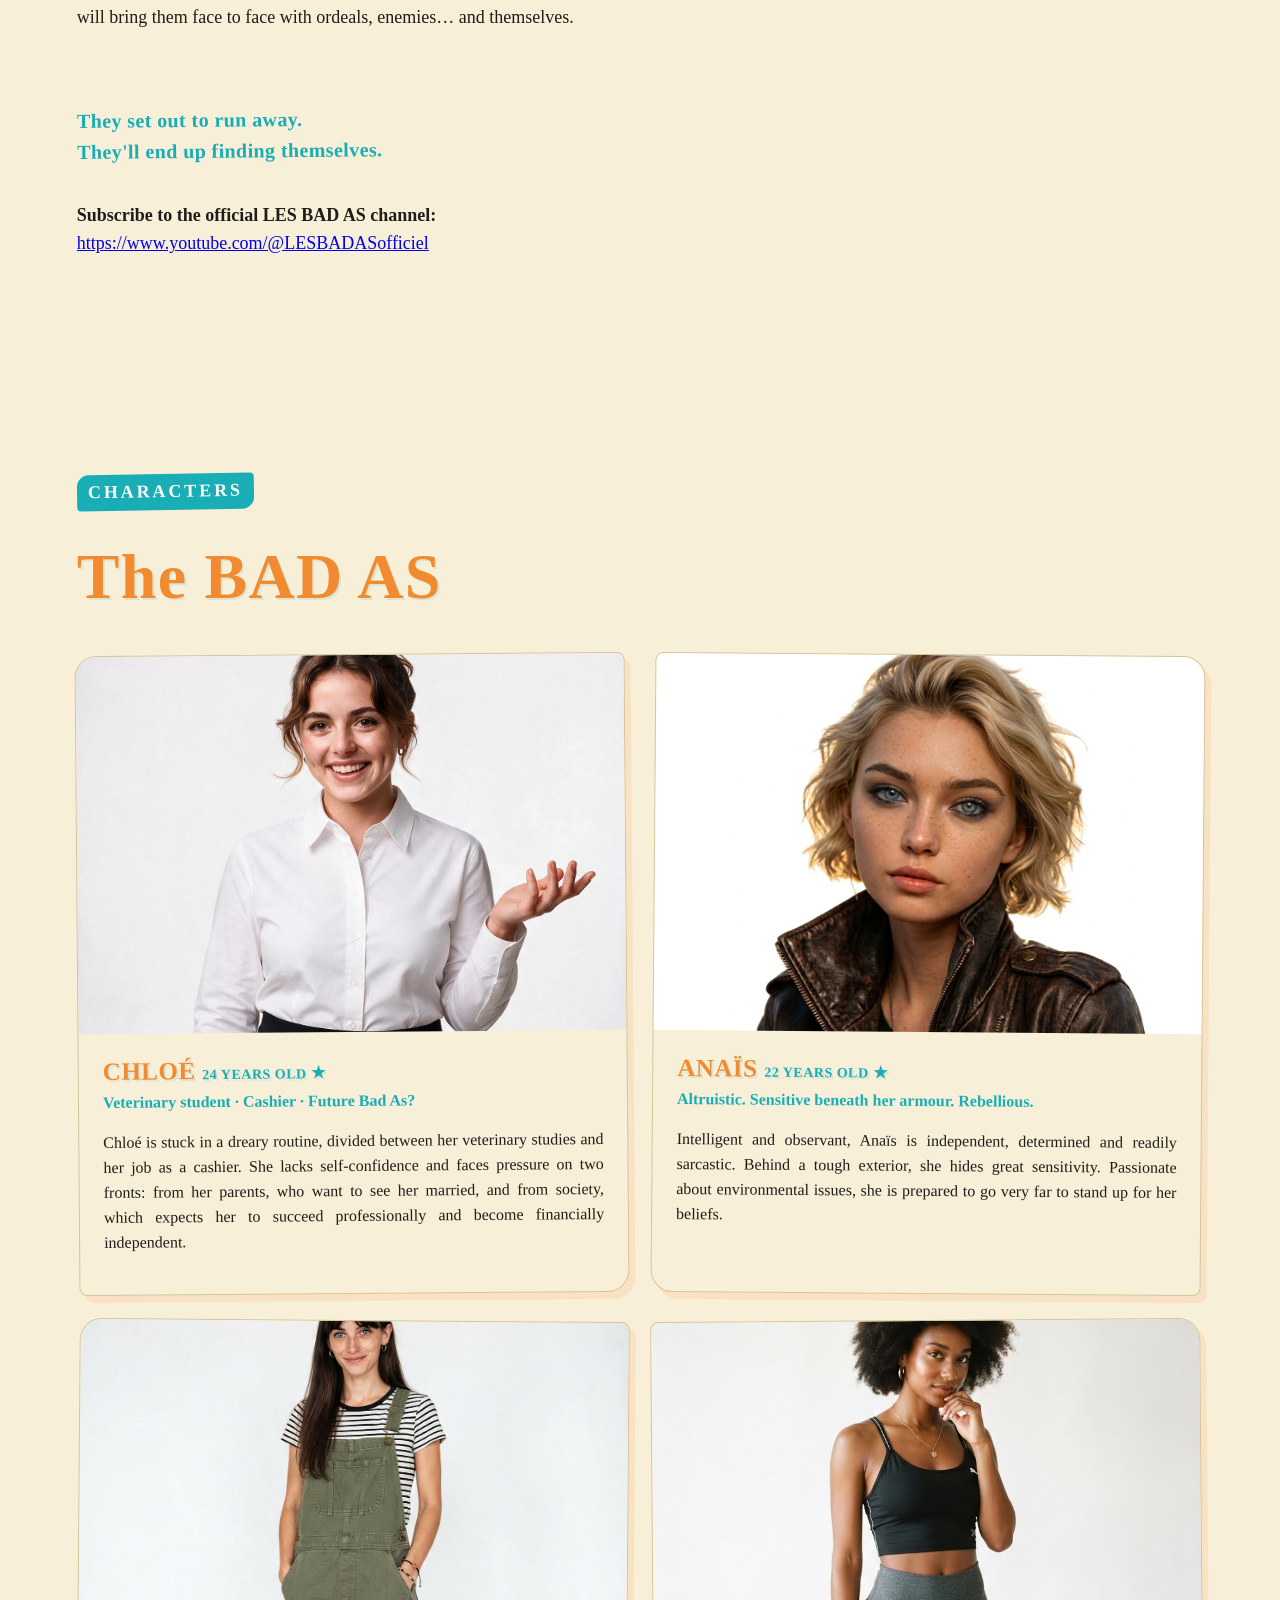
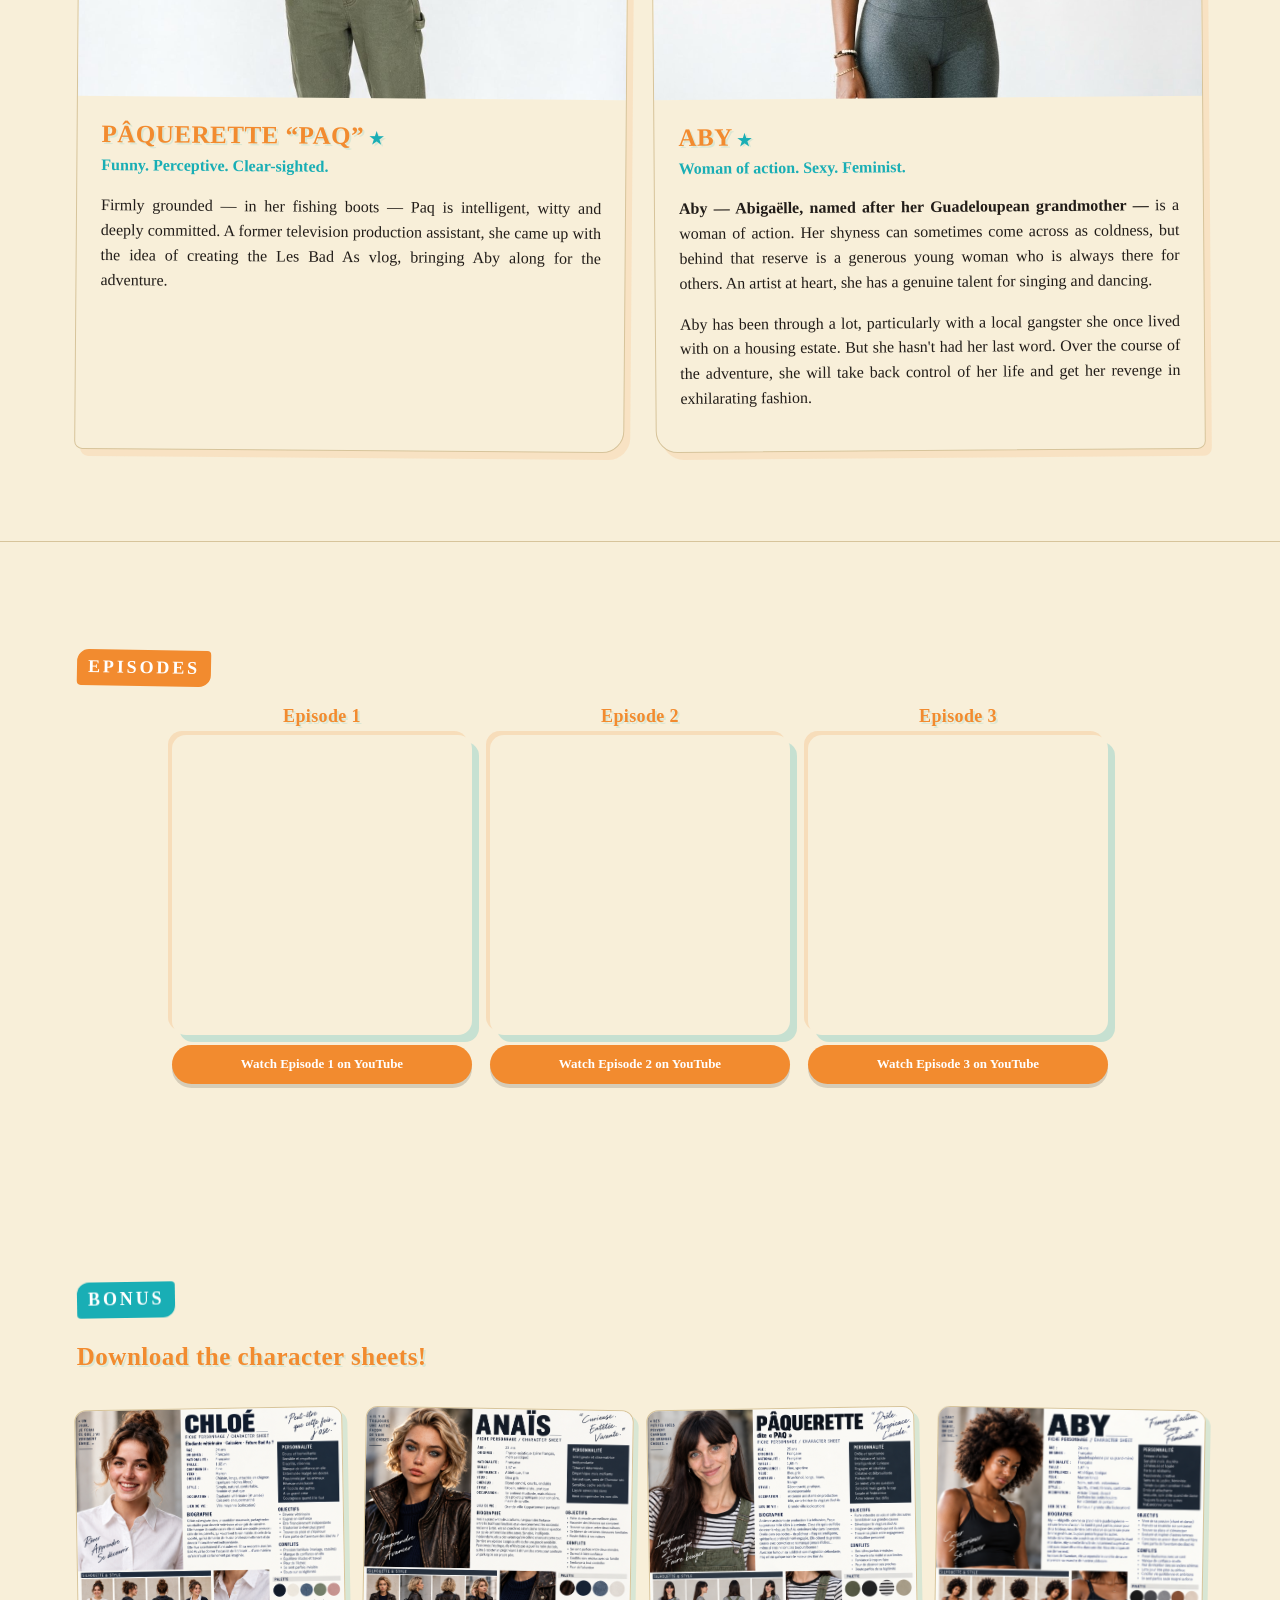
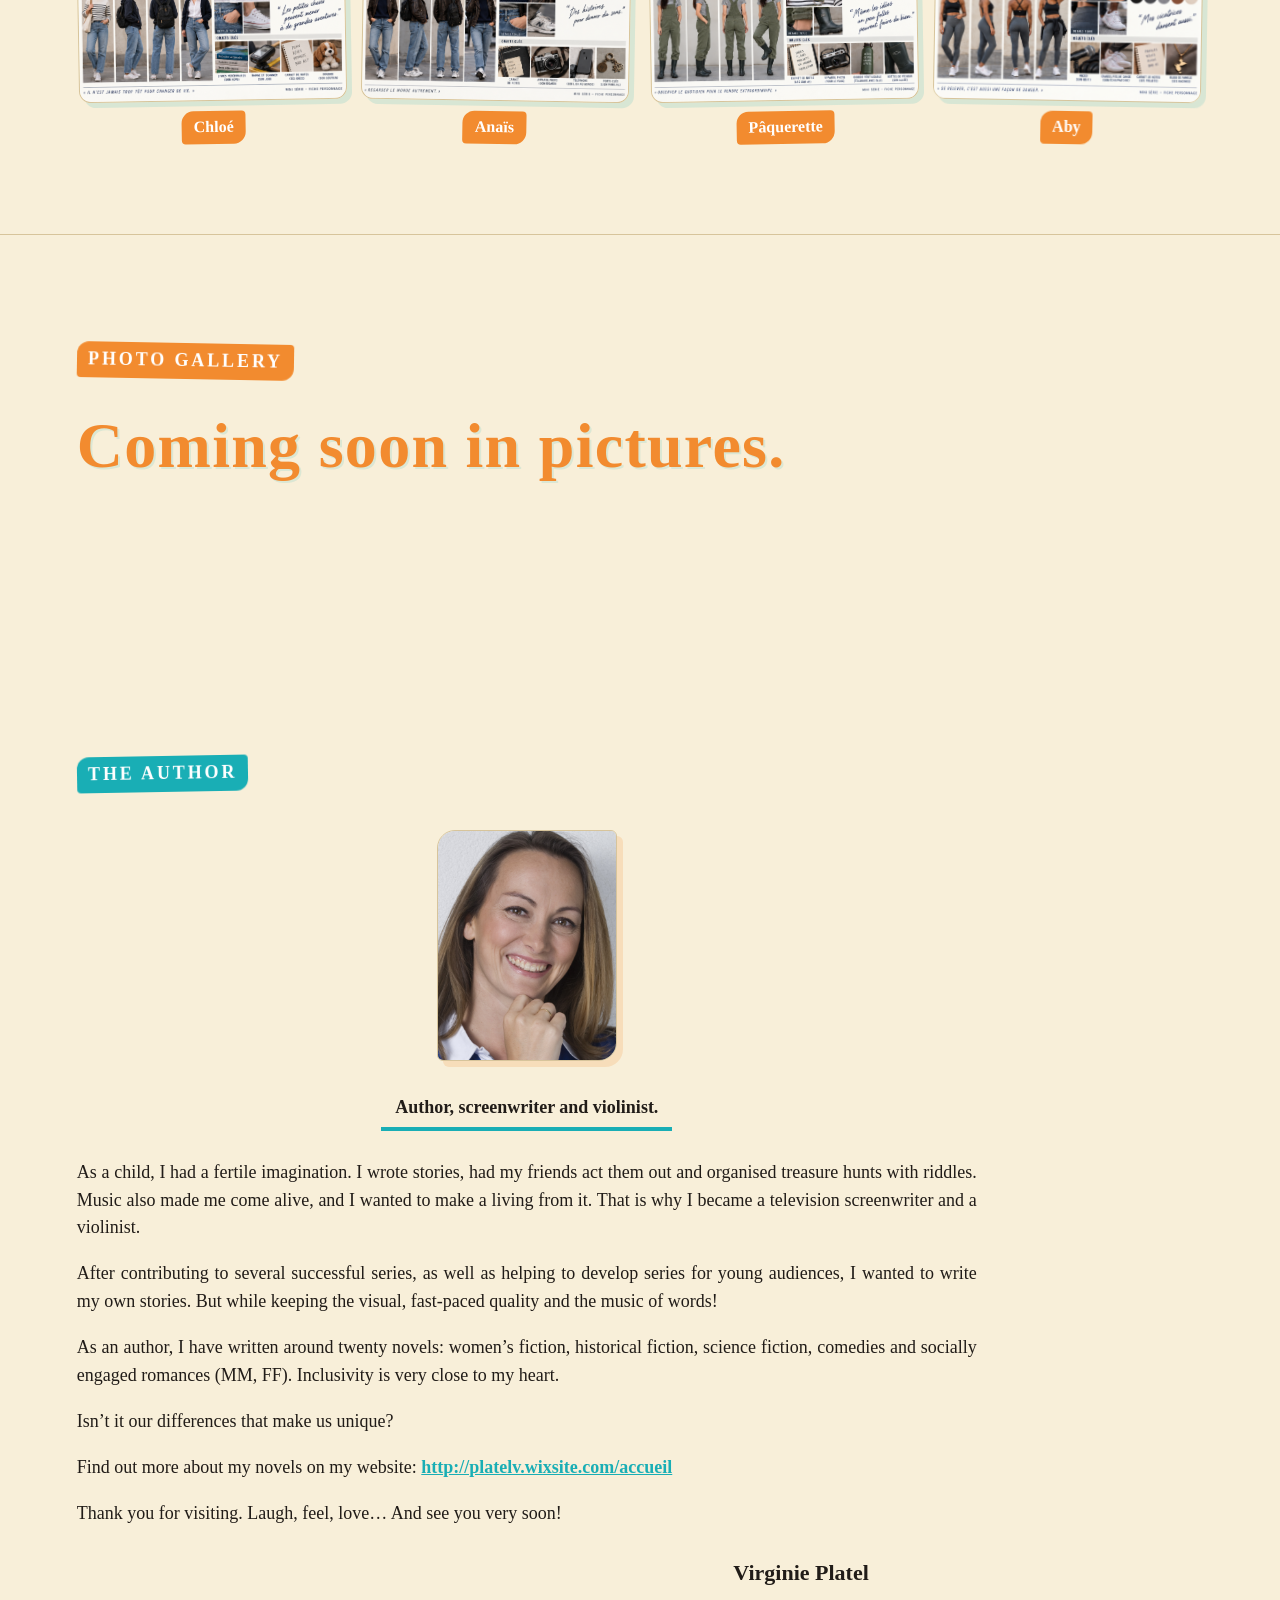
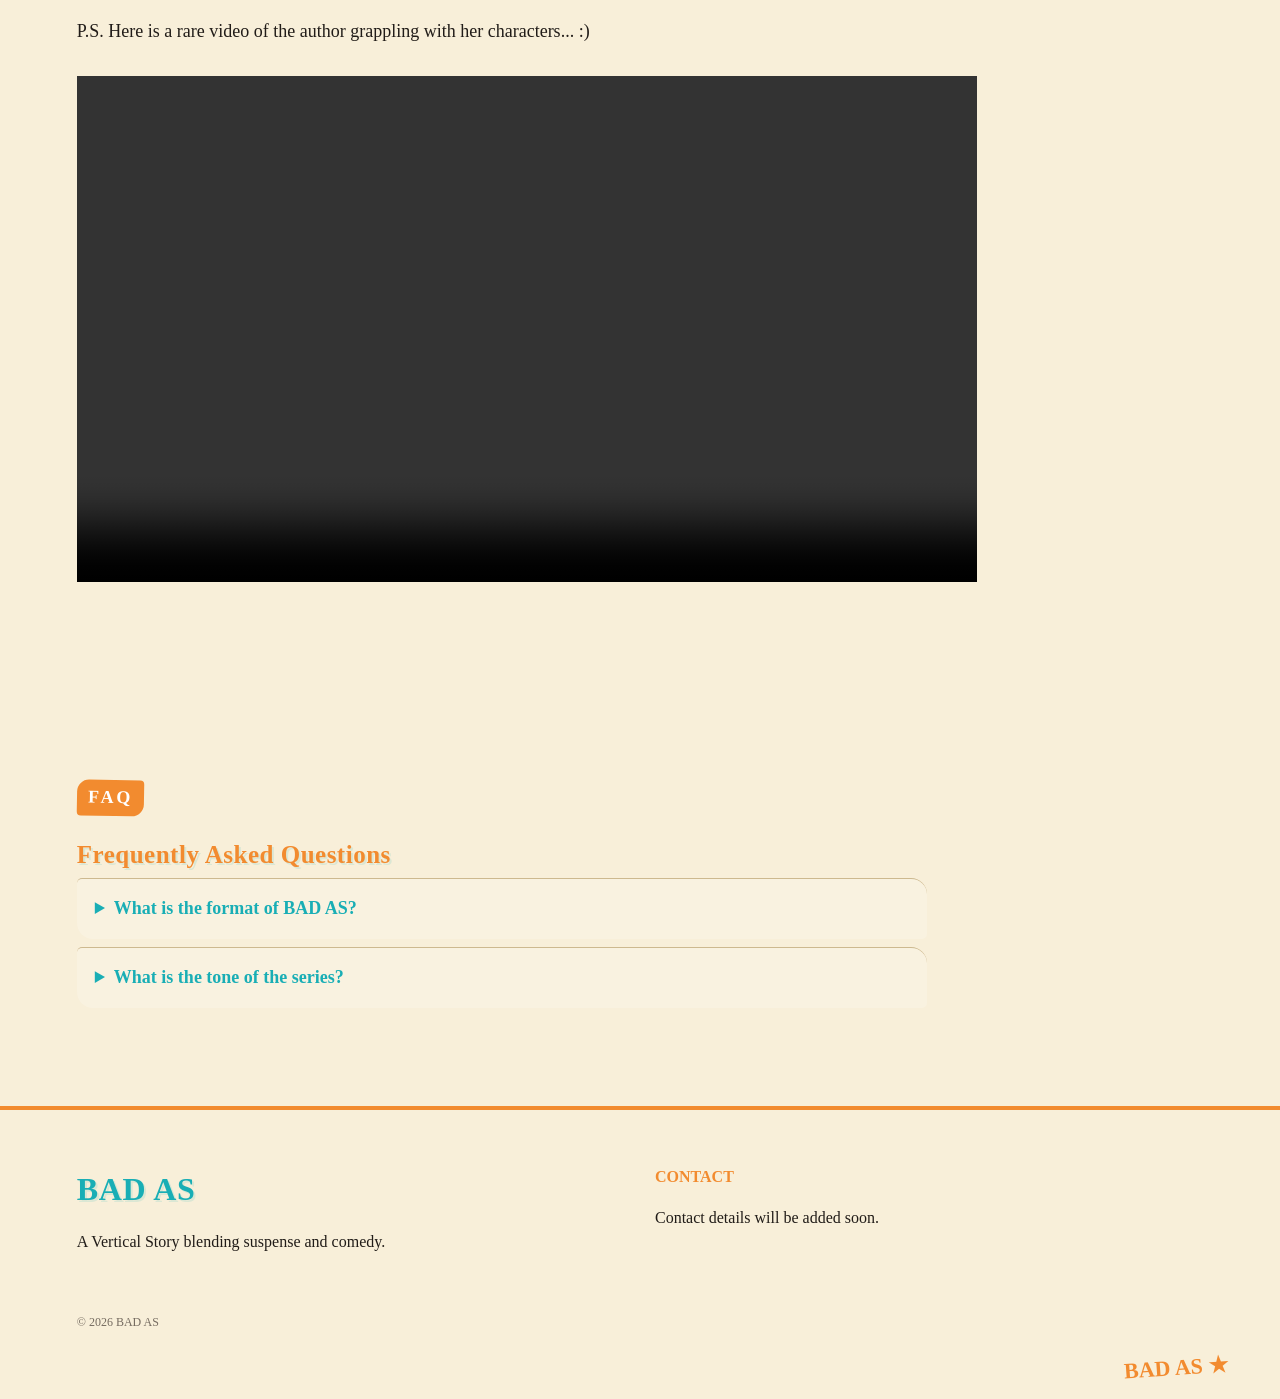
==== commit 6e9ee579: "Align English episodes in horizontal card row" ====
--- a/en.html
+++ b/en.html
@@ -12,7 +12,11 @@
 <article class="card"><img src="paq.png" alt="Pâquerette, aka Paq"><div><h3>Pâquerette “Paq”</h3><b>Funny. Perceptive. Clear-sighted.</b><p>Firmly grounded — in her fishing boots — Paq is intelligent, witty and deeply committed. A former television production assistant, she came up with the idea of creating the Les Bad As vlog, bringing Aby along for the adventure.</p></div></article>
 <article class="card"><img src="aby.jpg" alt="Aby"><div><h3>Aby</h3><b>Woman of action. Sexy. Feminist.</b><p><strong>Aby — Abigaëlle, named after her Guadeloupean grandmother —</strong> is a woman of action. Her shyness can sometimes come across as coldness, but behind that reserve is a generous young woman who is always there for others. An artist at heart, she has a genuine talent for singing and dancing.</p><p>Aby has been through a lot, particularly with a local gangster she once lived with on a housing estate. But she hasn't had her last word. Over the course of the adventure, she will take back control of her life and get her revenge in exhilarating fashion.</p></div></article>
 </div></section>
-<section id="episodes" class="section coming"><p class="eyebrow">Episodes</p><h2>Episode 1</h2><div class="episode-video"><iframe src="https://www.youtube.com/embed/qtg-PCr-9Xs" title="BAD AS — Episode 1" loading="lazy" allow="accelerometer; autoplay; clipboard-write; encrypted-media; gyroscope; picture-in-picture; web-share" allowfullscreen></iframe></div><p class="episode-youtube"><a href="https://www.youtube.com/watch?v=qtg-PCr-9Xs&amp;list=PLMABTcB6hFZA" target="_blank" rel="noopener">Watch Episode 1 on YouTube</a></p><h2>Episode 2</h2><div class="episode-video"><iframe src="https://www.youtube.com/embed/j_F7Ehw9FWA" title="BAD AS — Episode 2" loading="lazy" allow="accelerometer; autoplay; clipboard-write; encrypted-media; gyroscope; picture-in-picture; web-share" allowfullscreen></iframe></div><p class="episode-youtube"><a href="https://www.youtube.com/watch?v=j_F7Ehw9FWA&amp;list=PLMABTcB6hFZA&amp;index=2" target="_blank" rel="noopener">Watch Episode 2 on YouTube</a></p><h2>Episode 3</h2><div class="episode-video"><iframe src="https://www.youtube.com/embed/-G6mFnkX4d4" title="BAD AS — Episode 3" loading="lazy" allowfullscreen></iframe></div><p class="episode-youtube"><a href="https://www.youtube.com/watch?v=-G6mFnkX4d4&amp;list=PLMABTcB6hFZA&amp;index=3" target="_blank" rel="noopener">Watch Episode 3 on YouTube</a></p></section>
+<section id="episodes" class="section coming"><p class="eyebrow">Episodes</p><div class="episodes-grid">
+<article class="episode-card"><h2>Episode 1</h2><div class="episode-video"><iframe src="https://www.youtube.com/embed/qtg-PCr-9Xs" title="BAD AS — Episode 1" loading="lazy" allow="accelerometer; autoplay; clipboard-write; encrypted-media; gyroscope; picture-in-picture; web-share" allowfullscreen></iframe></div><p class="episode-youtube"><a href="https://www.youtube.com/watch?v=qtg-PCr-9Xs&amp;list=PLMABTcB6hFZA" target="_blank" rel="noopener">Watch Episode 1 on YouTube</a></p></article>
+<article class="episode-card"><h2>Episode 2</h2><div class="episode-video"><iframe src="https://www.youtube.com/embed/j_F7Ehw9FWA" title="BAD AS — Episode 2" loading="lazy" allow="accelerometer; autoplay; clipboard-write; encrypted-media; gyroscope; picture-in-picture; web-share" allowfullscreen></iframe></div><p class="episode-youtube"><a href="https://www.youtube.com/watch?v=j_F7Ehw9FWA&amp;list=PLMABTcB6hFZA&amp;index=2" target="_blank" rel="noopener">Watch Episode 2 on YouTube</a></p></article>
+<article class="episode-card"><h2>Episode 3</h2><div class="episode-video"><iframe src="https://www.youtube.com/embed/-G6mFnkX4d4" title="BAD AS — Episode 3" loading="lazy" allowfullscreen></iframe></div><p class="episode-youtube"><a href="https://www.youtube.com/watch?v=-G6mFnkX4d4&amp;list=PLMABTcB6hFZA&amp;index=3" target="_blank" rel="noopener">Watch Episode 3 on YouTube</a></p></article>
+</div></section>
 <section id="bonus" class="section bonus"><p class="eyebrow">Bonus</p><h2>Download the character sheets!</h2><div class="bonus-sheets"><a href="Fiche%20perso%20Chloe%CC%81.png" download><img src="Fiche%20perso%20Chloe%CC%81.png" alt="Chloé character sheet"><span>Chloé</span></a><a href="Fiche%20perso%20Anai%CC%88s.png" download><img src="Fiche%20perso%20Anai%CC%88s.png" alt="Anaïs character sheet"><span>Anaïs</span></a><a href="Fiche%20perso%20Paq.png" download><img src="Fiche%20perso%20Paq.png" alt="Pâquerette character sheet"><span>Pâquerette</span></a><a href="Fiche%20perso%20Aby.png" download><img src="Fiche%20perso%20Aby.png" alt="Aby character sheet"><span>Aby</span></a></div></section>
 <section id="gallery" class="section coming"><p class="eyebrow">Photo Gallery</p><h2>Coming soon in pictures.</h2></section><section id="author" class="section auteur"><p class="eyebrow">The Author</p><div class="author-text"><img class="author-photo" src="Virginie-ID%20CV.jpg" alt="Virginie Platel"><p class="author-role"><strong>Author, screenwriter and violinist.</strong></p>
 <p>As a child, I had a fertile imagination. I wrote stories, had my friends act them out and organised treasure hunts with riddles. Music also made me come alive, and I wanted to make a living from it. That is why I became a television screenwriter and a violinist.</p>
--- a/style.css
+++ b/style.css
@@ -133,3 +133,39 @@
   #series.section h2{font-size:19px!important;line-height:1.45!important}
   #series .story blockquote{font-size:19px!important;line-height:1.45!important;margin-top:30px;padding:0!important;border-left:0!important;transform:none!important}
 }
+
+/* Episodes — compact 3-column gallery inspired by streaming cards */
+#episodes{display:grid;grid-template-columns:repeat(3,minmax(0,1fr));gap:22px;align-items:start}
+#episodes>.eyebrow{grid-column:1/-1;justify-self:start;margin-bottom:2px}
+#episodes>h2{font-size:18px!important;margin:0 0 8px;text-align:center;grid-row:auto}
+#episodes>.episode-video{width:100%!important;aspect-ratio:1/1!important;margin:0!important;border-radius:16px!important;box-shadow:4px 4px 0 rgba(25,174,181,.18)!important}
+#episodes>.episode-video iframe{width:100%;height:100%}
+#episodes>.episode-youtube{margin:0 0 16px!important;text-align:center!important}
+#episodes>.episode-youtube a{font-size:13px!important;padding:9px 12px!important;width:100%;box-sizing:border-box}
+/* Place each episode title, thumbnail and button in the same column */
+#episodes>h2:nth-of-type(1),#episodes>.episode-video:nth-of-type(1),#episodes>.episode-youtube:nth-of-type(1){grid-column:1}
+#episodes>h2:nth-of-type(2),#episodes>.episode-video:nth-of-type(2),#episodes>.episode-youtube:nth-of-type(2){grid-column:2}
+#episodes>h2:nth-of-type(3),#episodes>.episode-video:nth-of-type(3),#episodes>.episode-youtube:nth-of-type(3){grid-column:3}
+@media(max-width:700px){
+ #episodes{grid-template-columns:repeat(3,minmax(0,1fr));gap:8px;padding-left:3vw;padding-right:3vw}
+ #episodes>h2{font-size:14px!important;margin-bottom:3px}
+ #episodes>.episode-video{border-radius:10px!important}
+ #episodes>.episode-youtube a{font-size:10px!important;line-height:1.2;padding:7px 3px!important;box-shadow:0 2px 0 rgba(33,28,24,.16)}
+}
+
+/* Episodes grid fix — cards stay aligned */
+#episodes{display:block!important}
+#episodes>.eyebrow{display:inline-block!important;margin-bottom:20px}
+.episodes-grid{display:grid!important;grid-template-columns:repeat(3,minmax(0,1fr))!important;gap:18px!important;align-items:start!important;width:100%}
+.episode-card{min-width:0;text-align:center}
+#episodes .episode-card h2{font-size:18px!important;line-height:1.2;margin:0 0 8px!important}
+#episodes .episode-card .episode-video{width:100%!important;aspect-ratio:1/1!important;margin:0 auto 10px!important;border-radius:14px!important;overflow:hidden}
+#episodes .episode-card .episode-video iframe{display:block;width:100%!important;height:100%!important;border:0}
+#episodes .episode-card .episode-youtube{margin:0!important;text-align:center!important}
+#episodes .episode-card .episode-youtube a{display:block!important;width:100%!important;box-sizing:border-box;font-size:13px!important;padding:9px 6px!important}
+@media(max-width:700px){.episodes-grid{gap:7px!important}.section#episodes{padding-left:3vw!important;padding-right:3vw!important}#episodes .episode-card h2{font-size:13px!important}#episodes .episode-card .episode-video{border-radius:9px!important;margin-bottom:6px!important}#episodes .episode-card .episode-youtube a{font-size:9px!important;line-height:1.15!important;padding:7px 2px!important}}
+
+/* Episodes — definitive horizontal row */
+#episodes .episodes-grid{display:flex!important;flex-direction:row!important;flex-wrap:nowrap!important;align-items:flex-start!important;justify-content:center!important;gap:18px!important;width:100%!important}
+#episodes .episode-card{display:block!important;flex:1 1 0!important;width:0!important;max-width:300px!important;min-width:0!important;margin:0!important;float:none!important;transform:none!important}
+@media(max-width:700px){#episodes .episodes-grid{gap:6px!important}#episodes .episode-card{flex:1 1 0!important;width:0!important;max-width:none!important}}
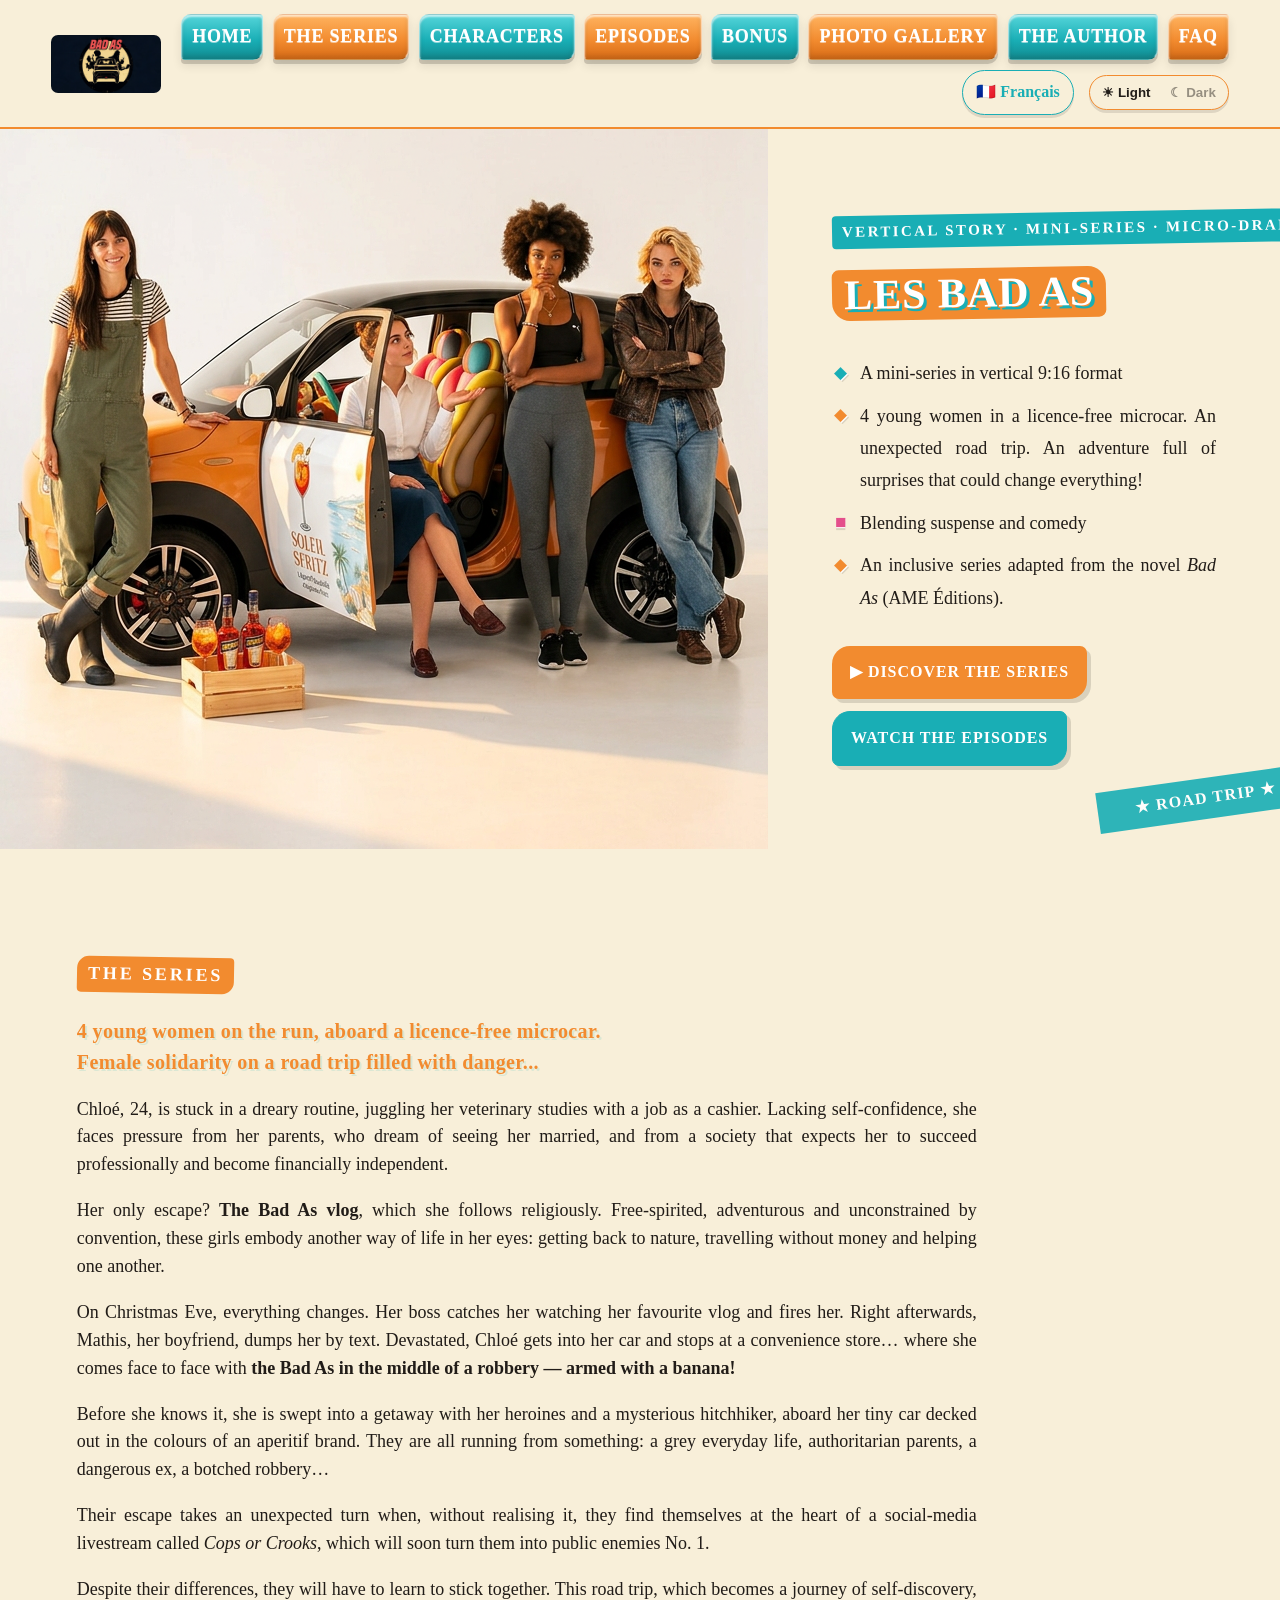
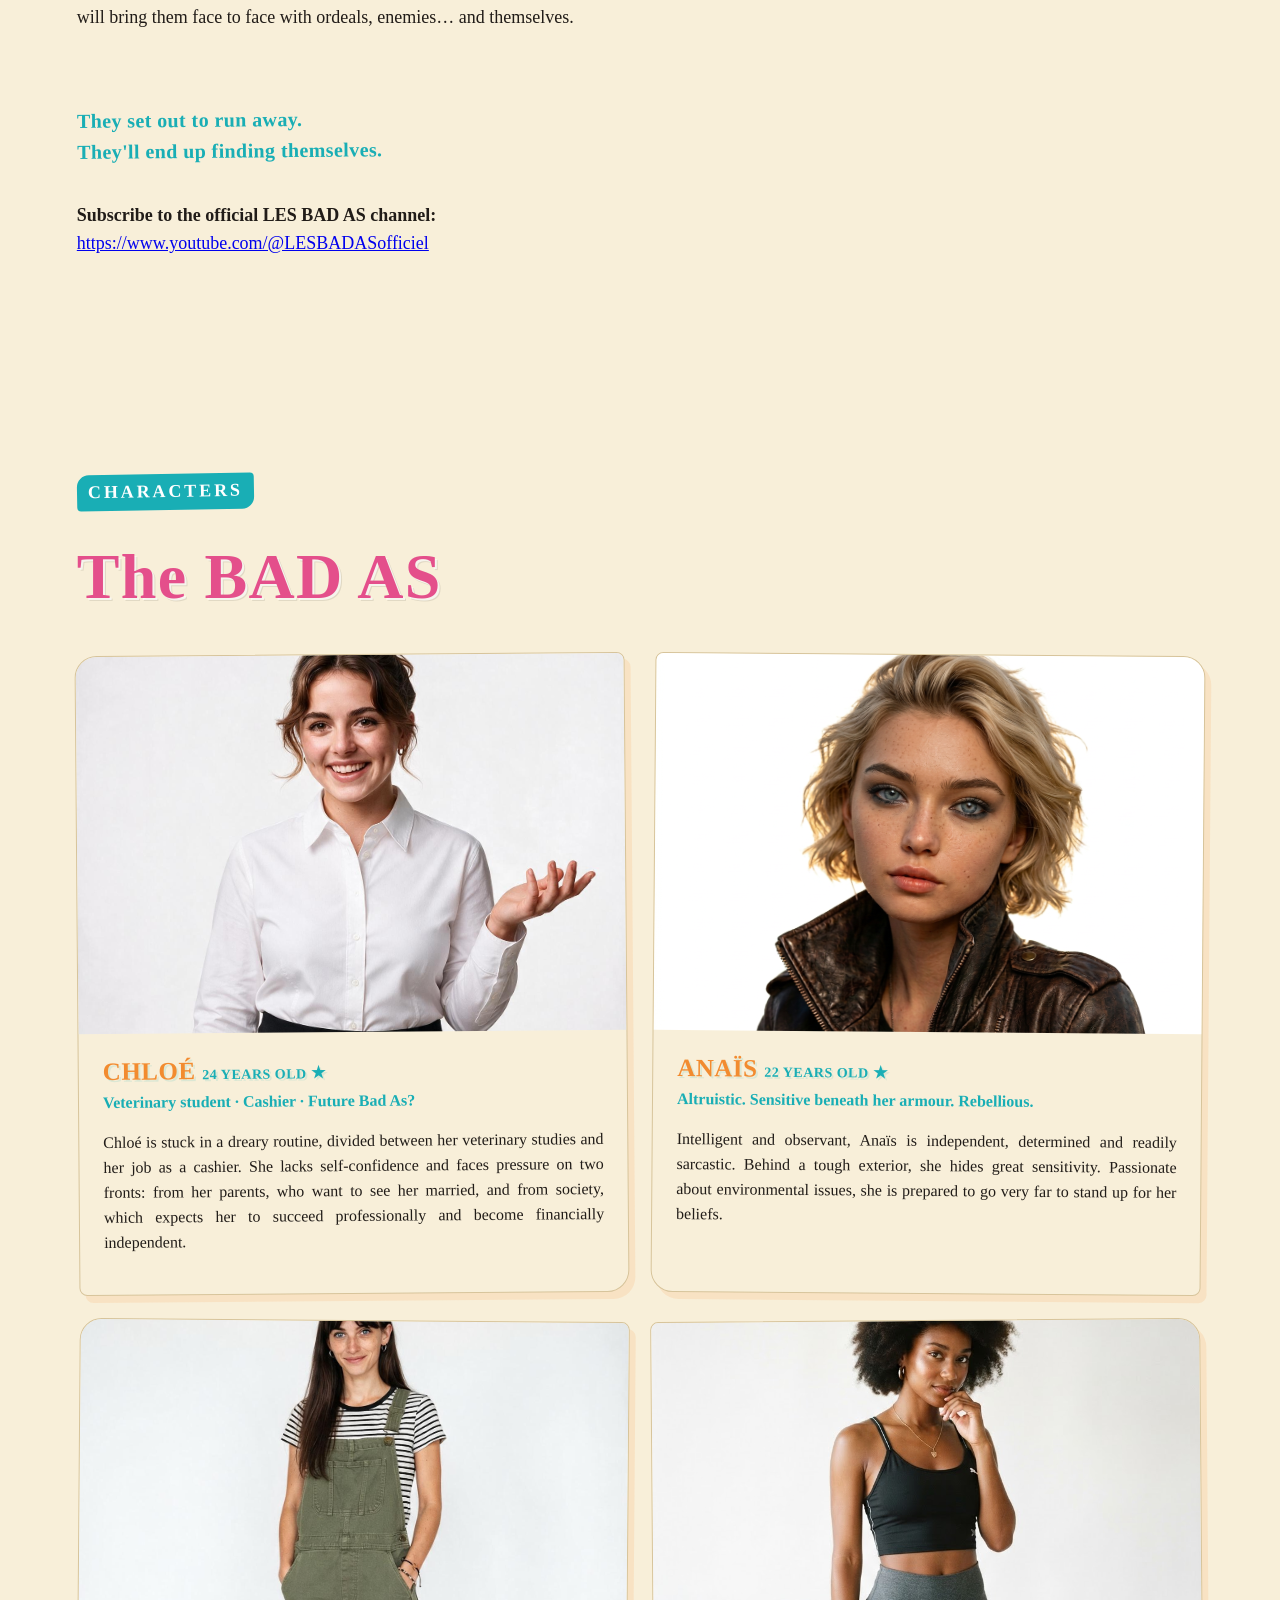
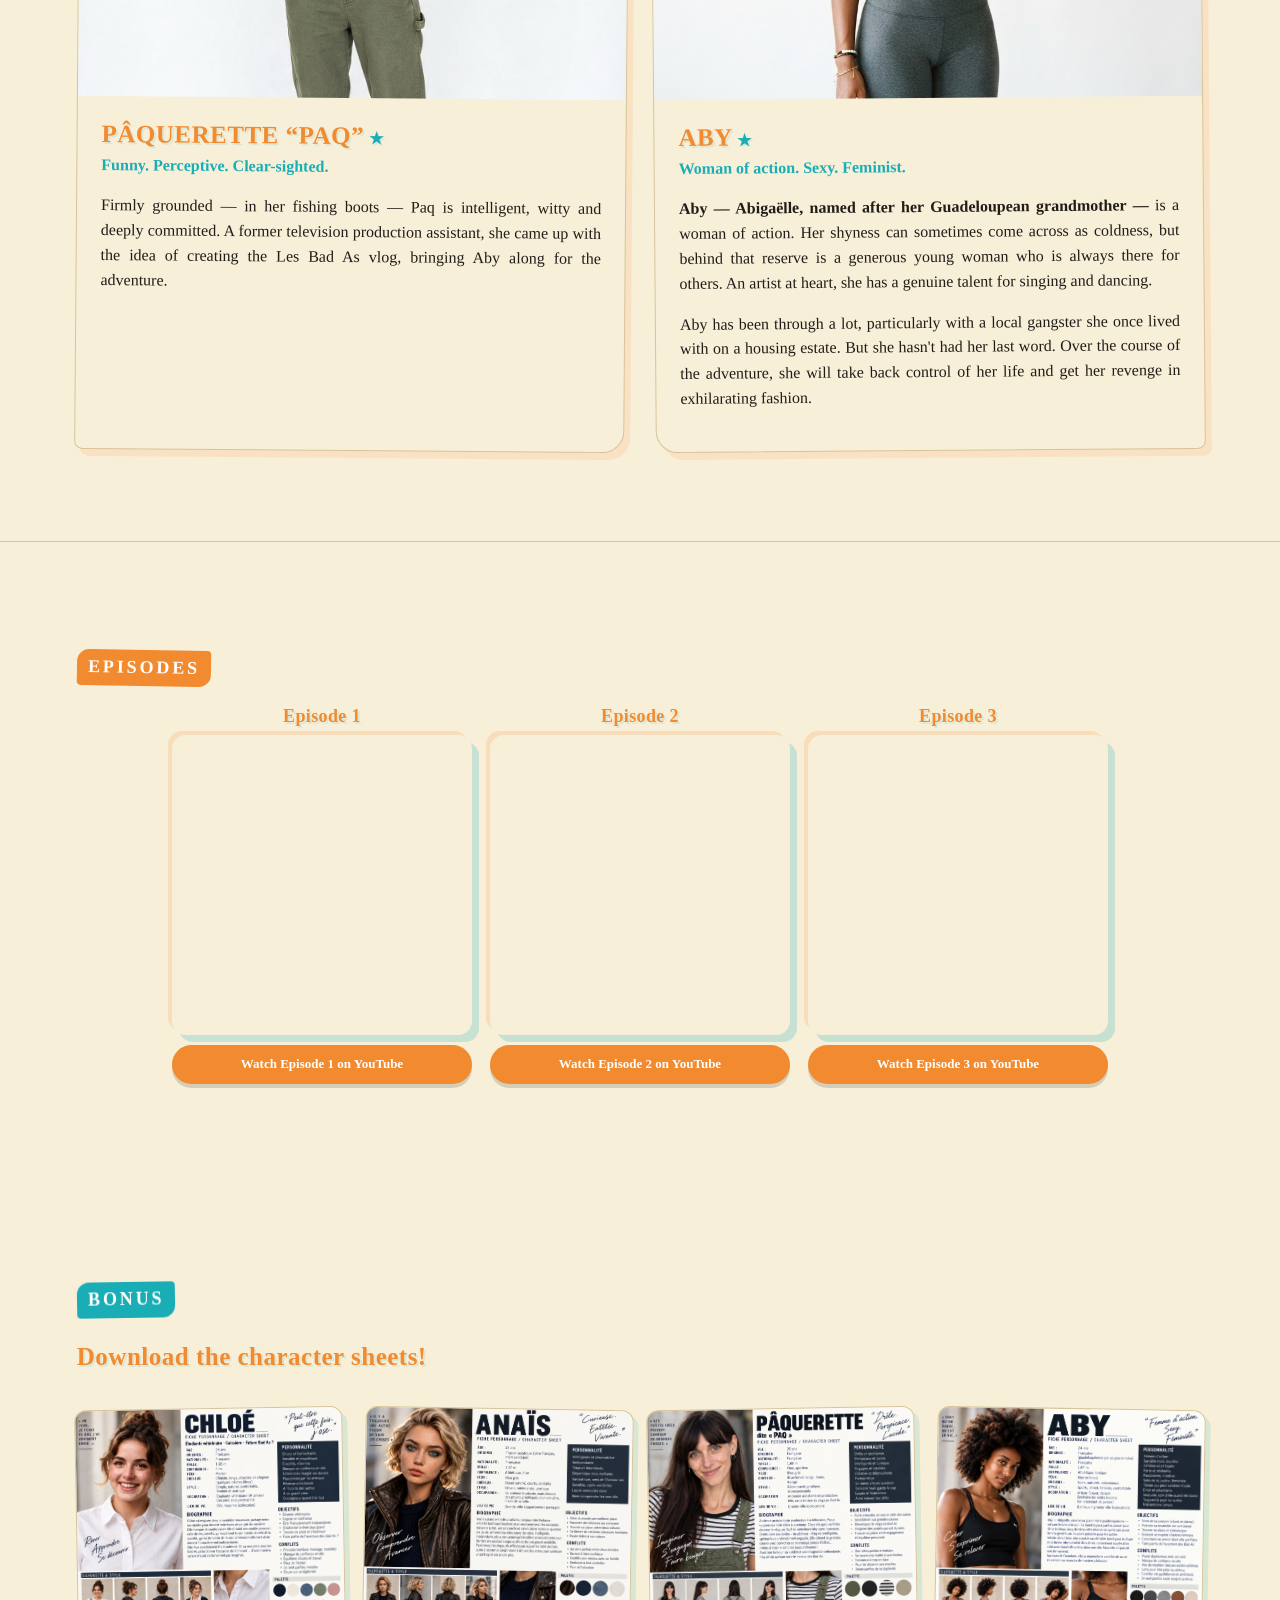
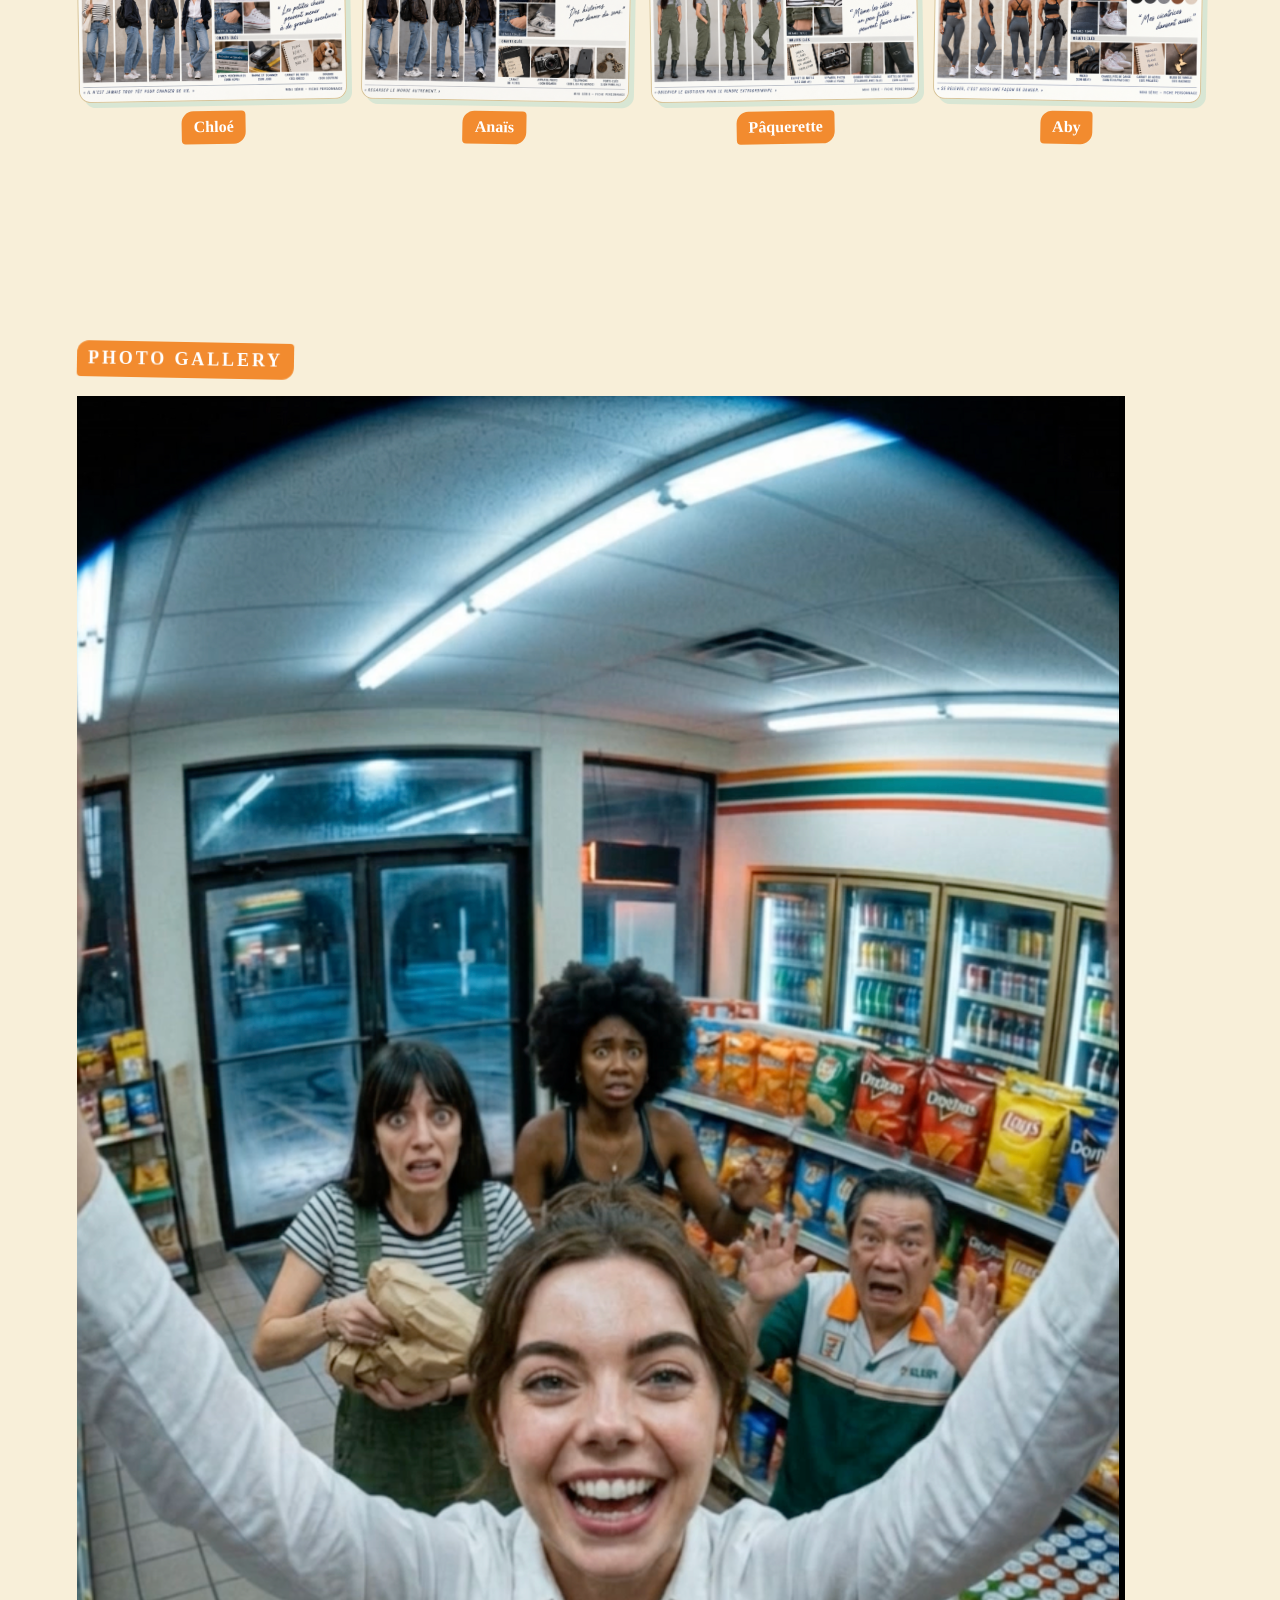
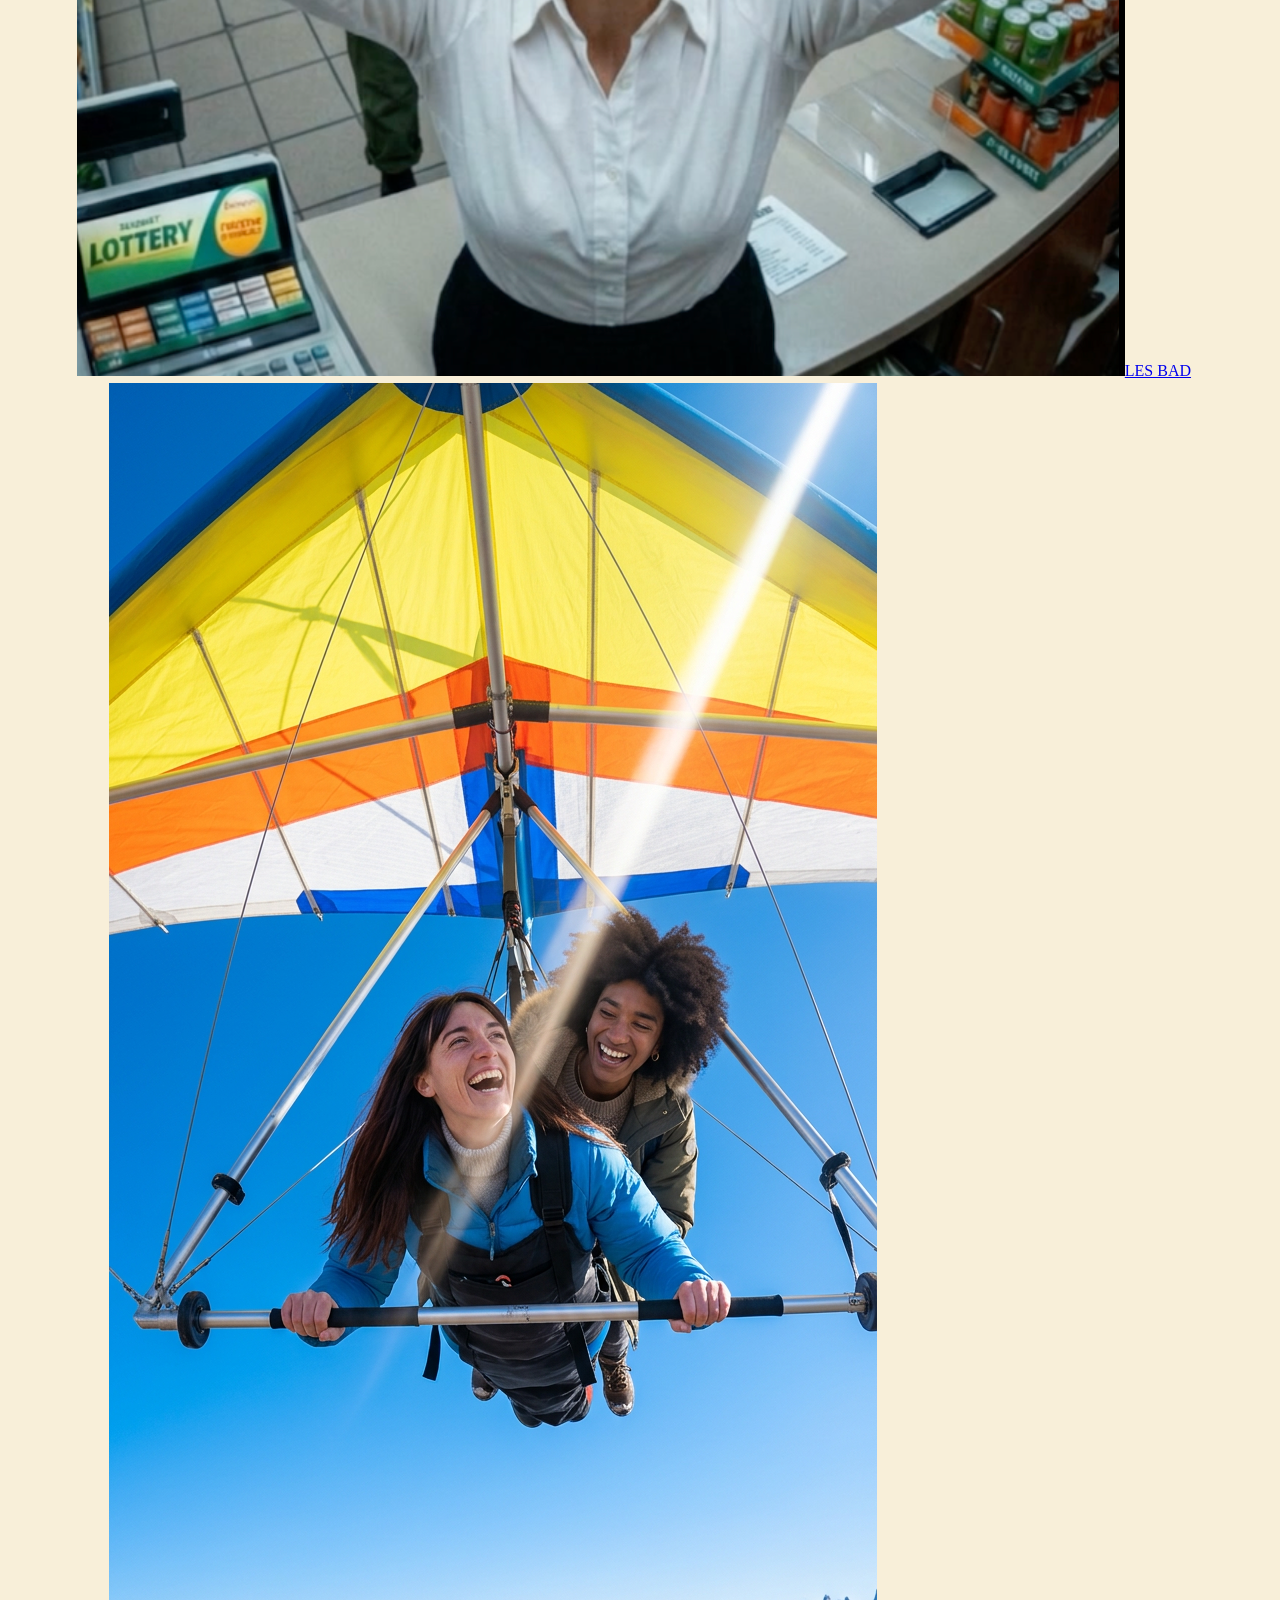
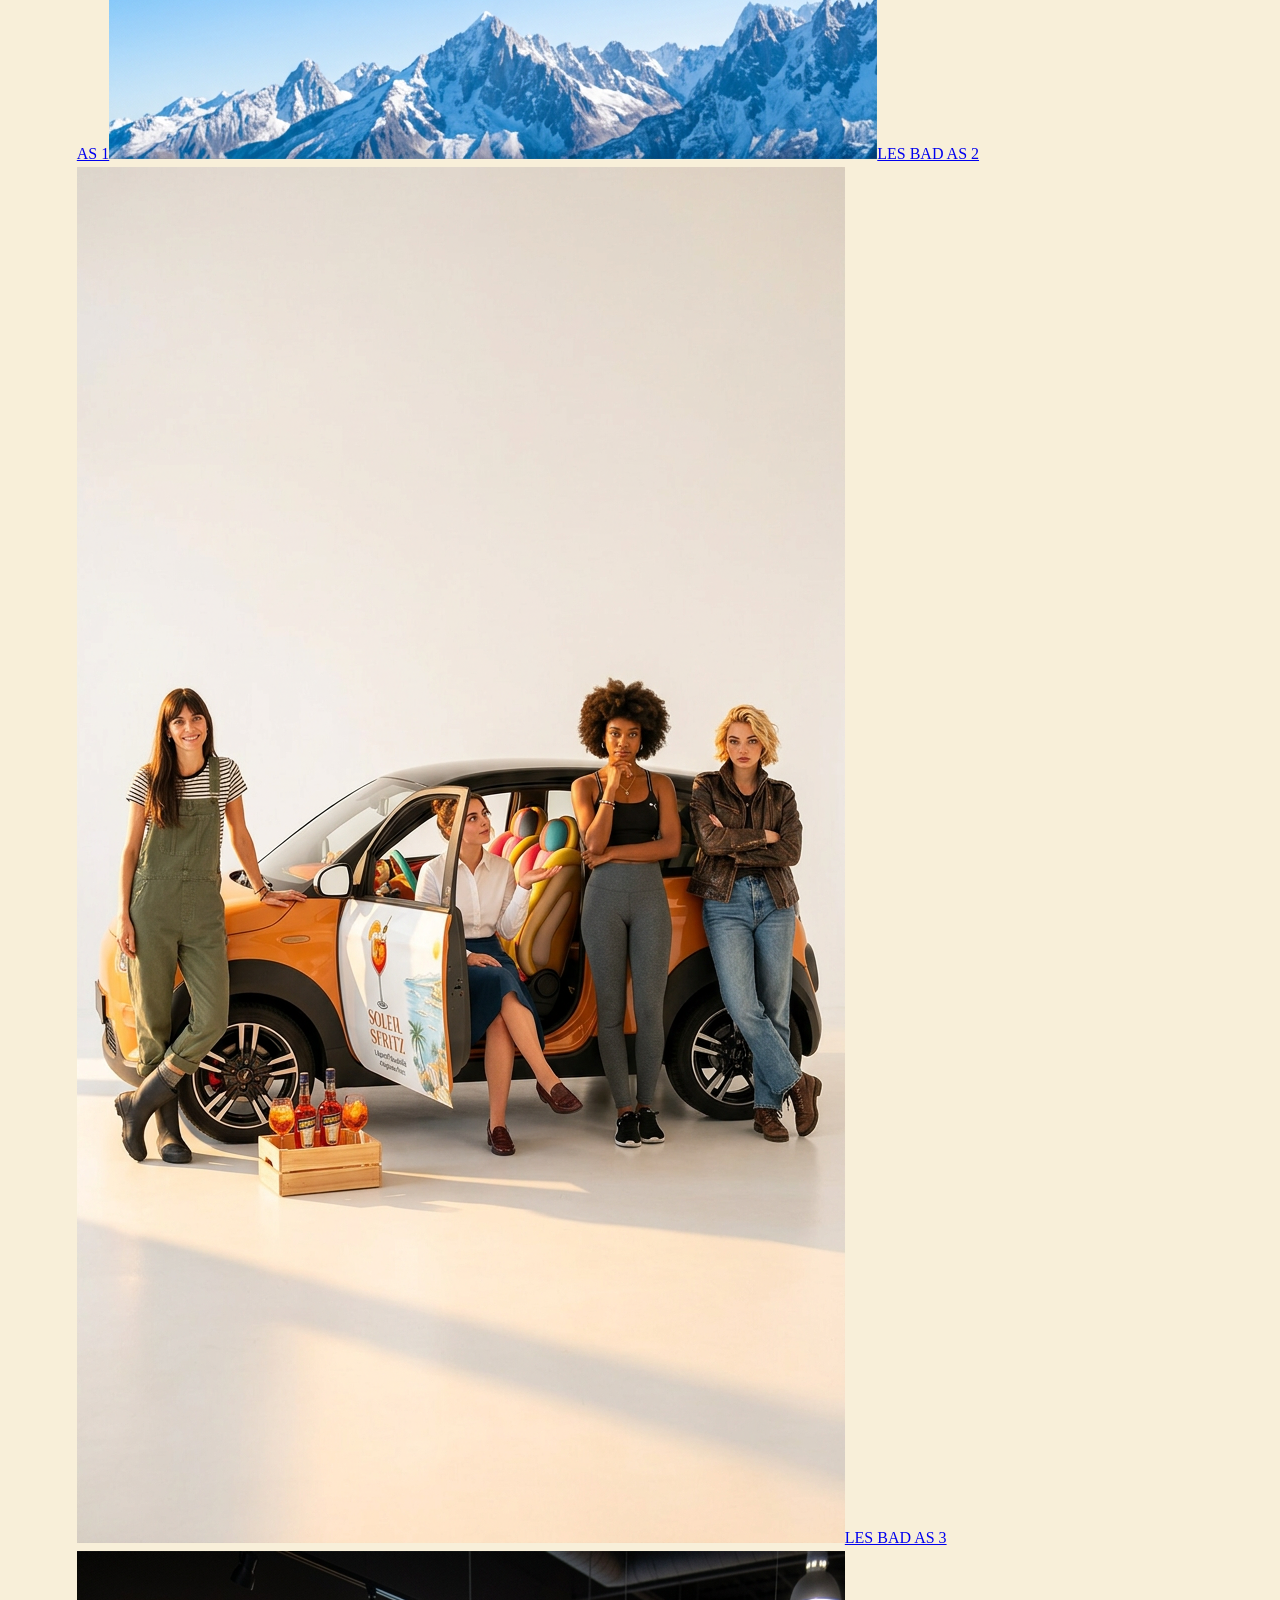
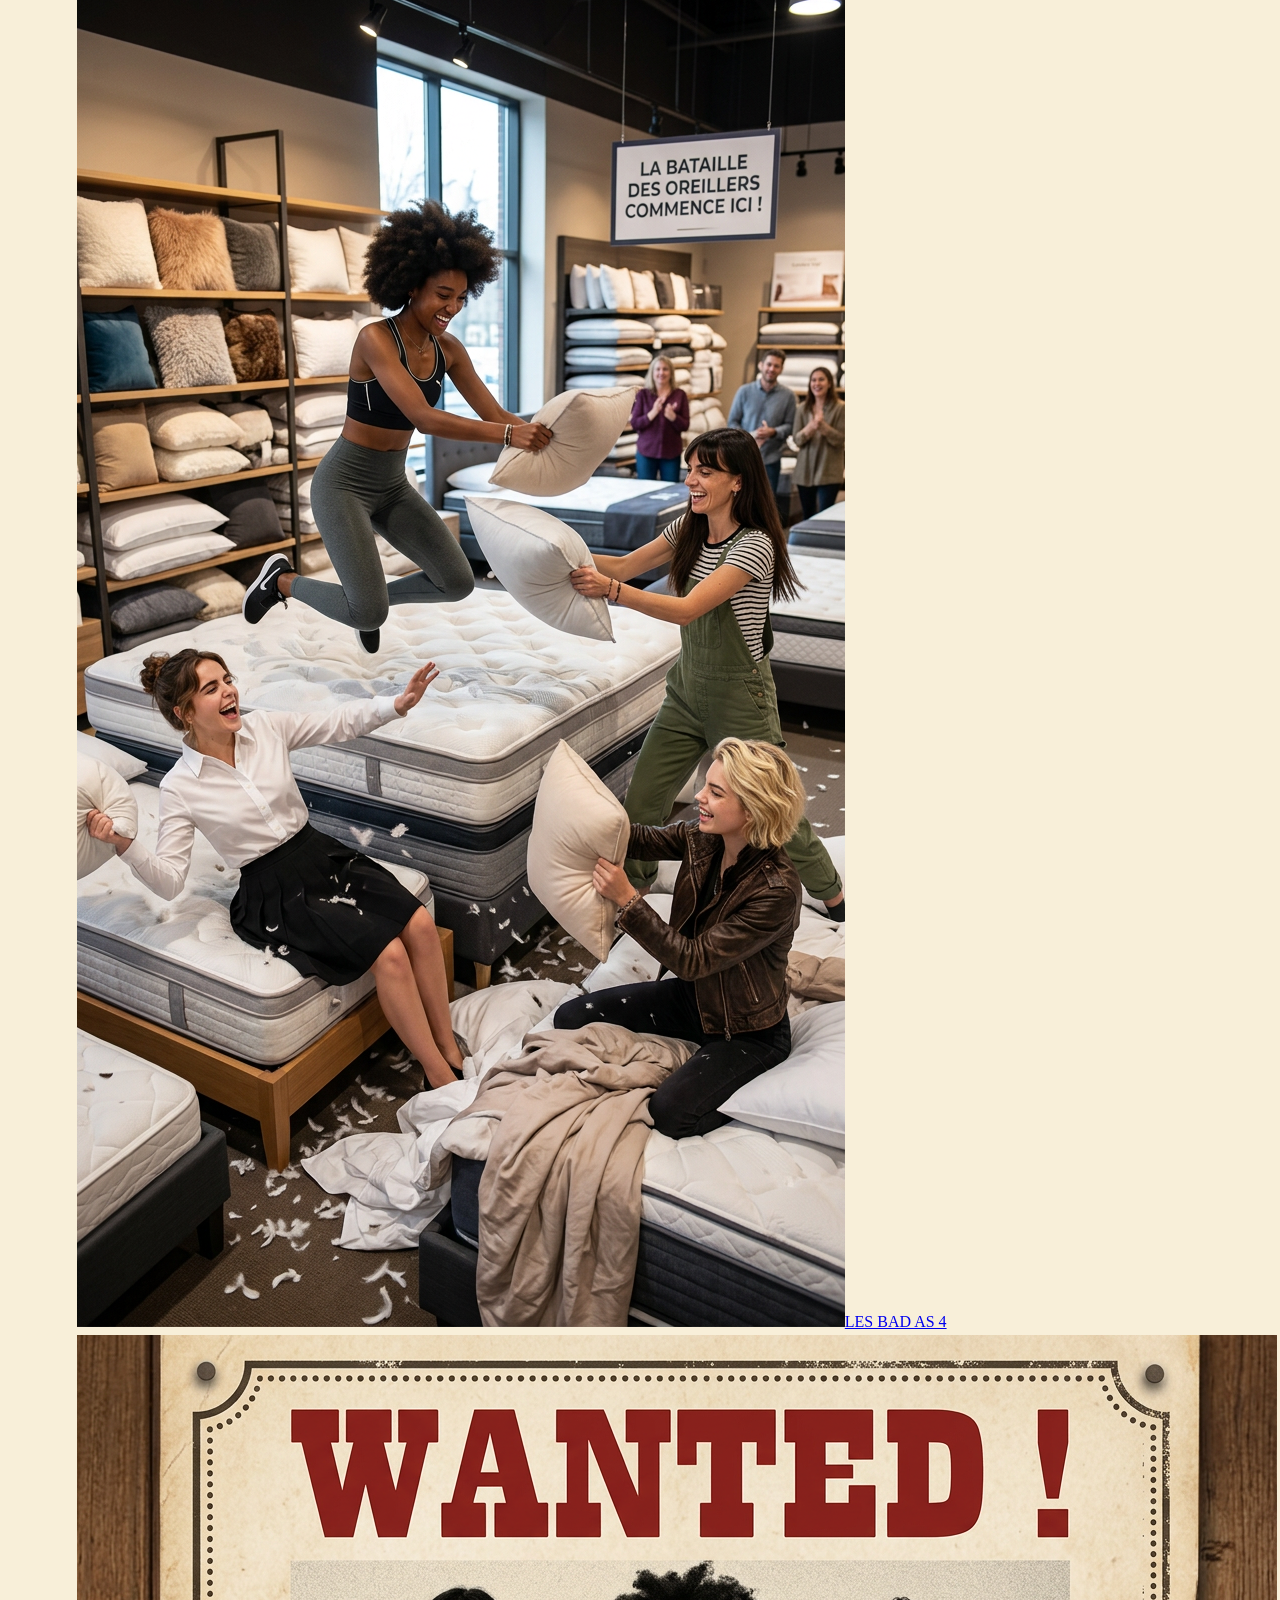
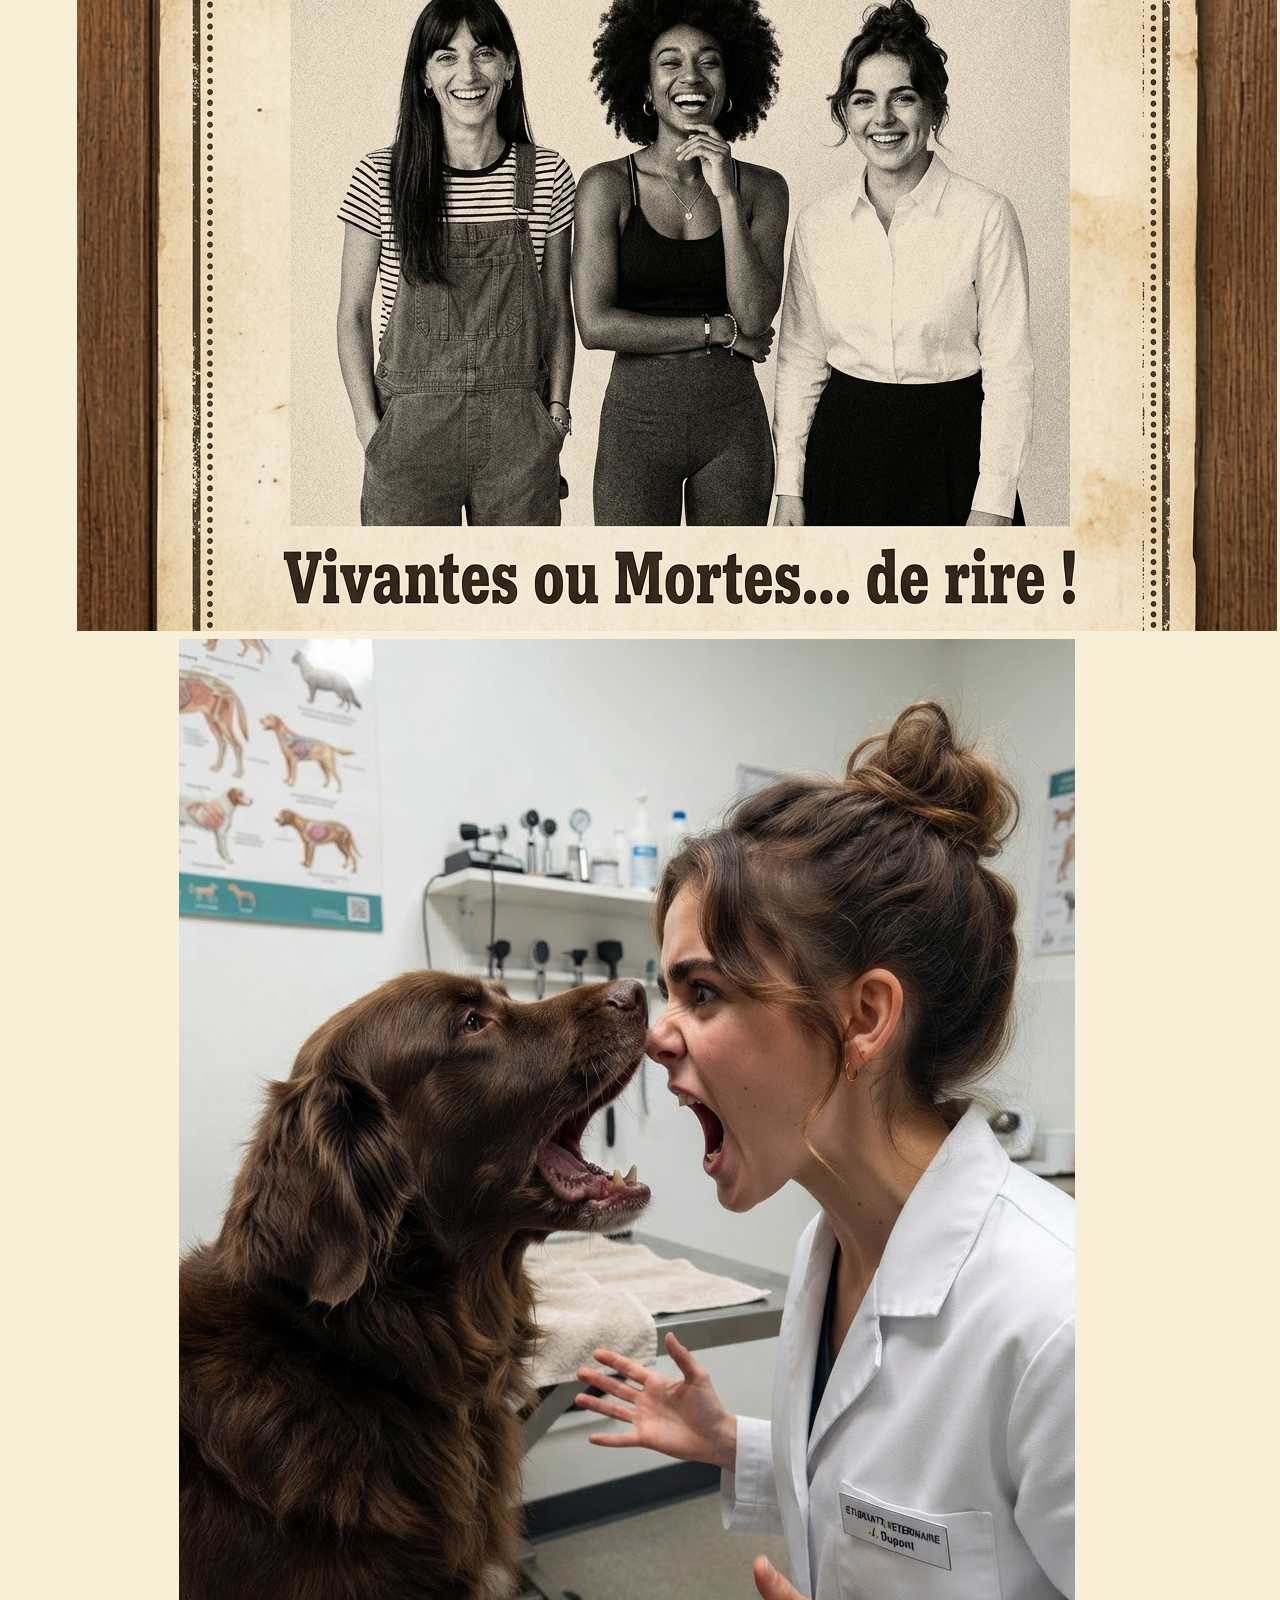
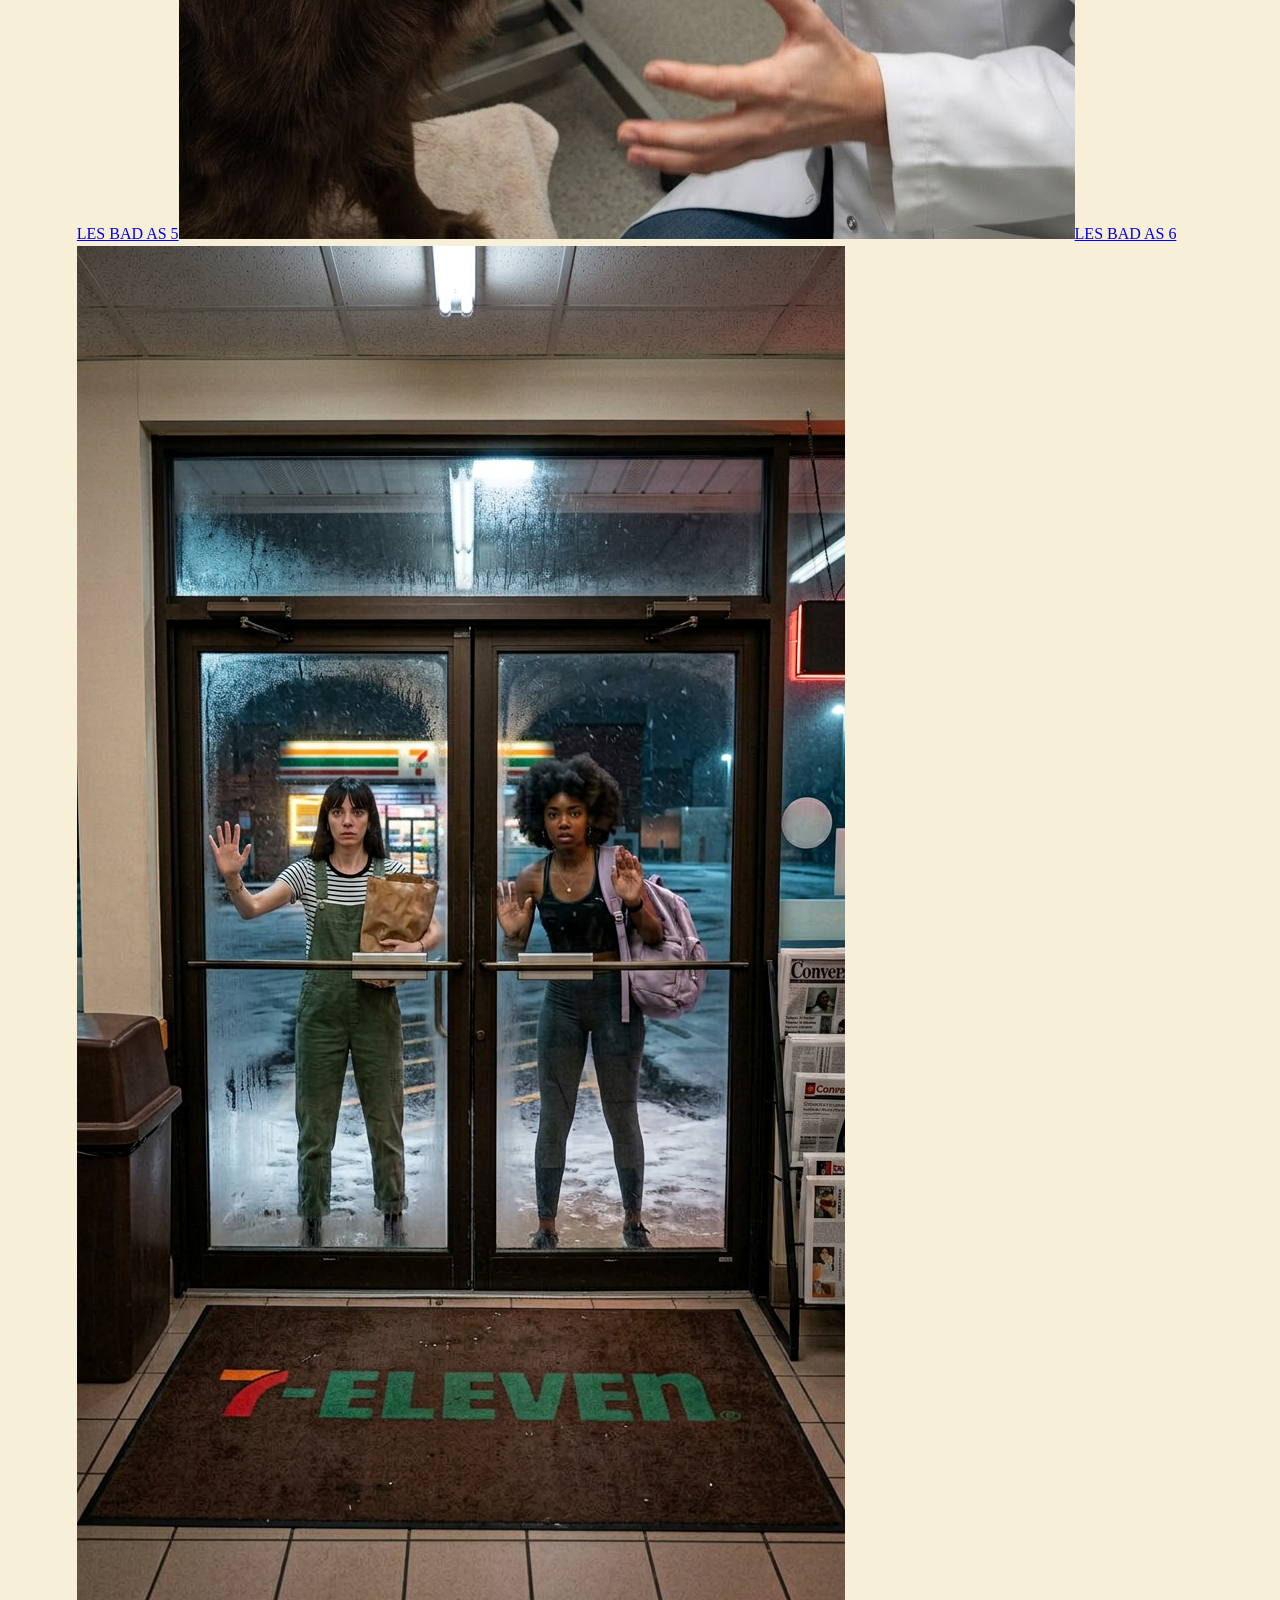
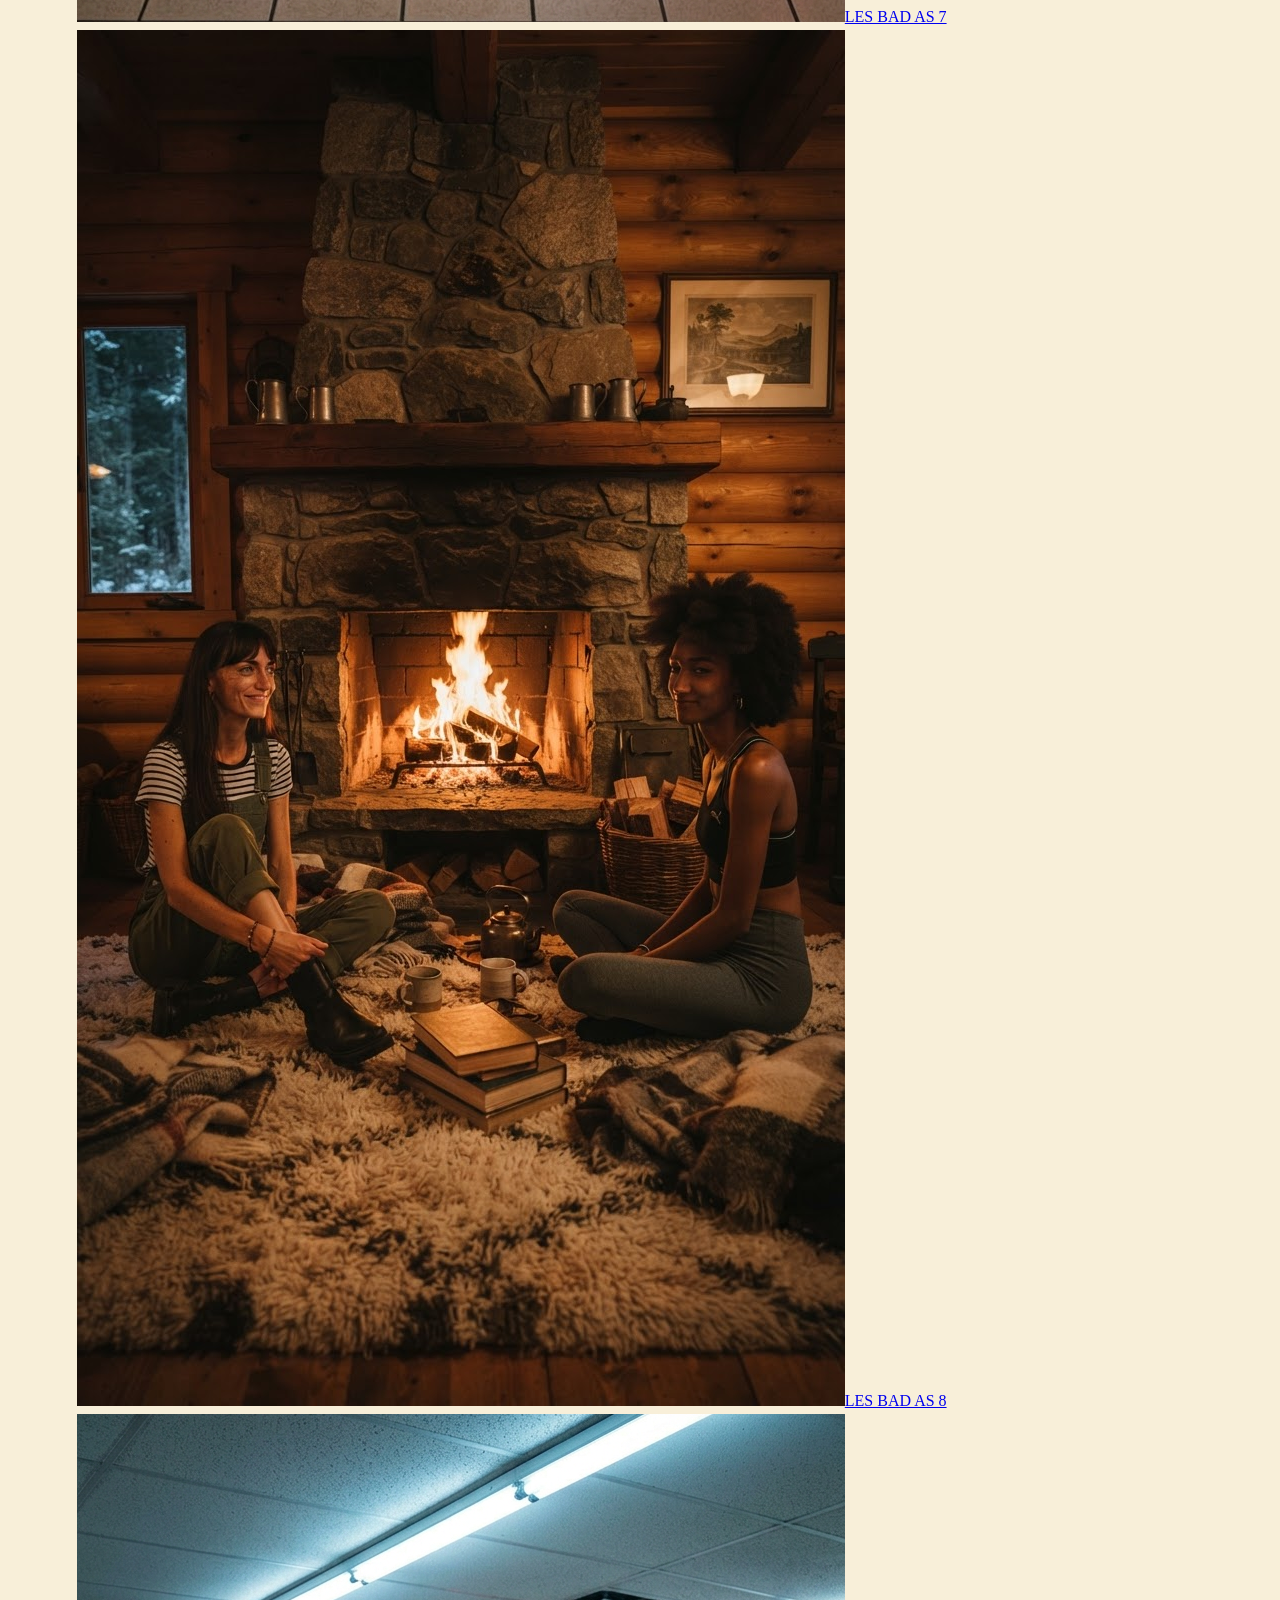
==== commit 408b5795: "Add 10 photos to English gallery" ====
--- a/en.html
+++ b/en.html
@@ -18,7 +18,7 @@
 <article class="episode-card"><h2>Episode 3</h2><div class="episode-video"><iframe src="https://www.youtube.com/embed/-G6mFnkX4d4" title="BAD AS — Episode 3" loading="lazy" allowfullscreen></iframe></div><p class="episode-youtube"><a href="https://www.youtube.com/watch?v=-G6mFnkX4d4&amp;list=PLMABTcB6hFZA&amp;index=3" target="_blank" rel="noopener">Watch Episode 3 on YouTube</a></p></article>
 </div></section>
 <section id="bonus" class="section bonus"><p class="eyebrow">Bonus</p><h2>Download the character sheets!</h2><div class="bonus-sheets"><a href="Fiche%20perso%20Chloe%CC%81.png" download><img src="Fiche%20perso%20Chloe%CC%81.png" alt="Chloé character sheet"><span>Chloé</span></a><a href="Fiche%20perso%20Anai%CC%88s.png" download><img src="Fiche%20perso%20Anai%CC%88s.png" alt="Anaïs character sheet"><span>Anaïs</span></a><a href="Fiche%20perso%20Paq.png" download><img src="Fiche%20perso%20Paq.png" alt="Pâquerette character sheet"><span>Pâquerette</span></a><a href="Fiche%20perso%20Aby.png" download><img src="Fiche%20perso%20Aby.png" alt="Aby character sheet"><span>Aby</span></a></div></section>
-<section id="gallery" class="section coming"><p class="eyebrow">Photo Gallery</p><h2>Coming soon in pictures.</h2></section><section id="author" class="section auteur"><p class="eyebrow">The Author</p><div class="author-text"><img class="author-photo" src="Virginie-ID%20CV.jpg" alt="Virginie Platel"><p class="author-role"><strong>Author, screenwriter and violinist.</strong></p>
+<section id="gallery" class="section gallery-section"><p class="eyebrow">Photo Gallery</p><div class="photo-gallery"><a class="gallery-item" href="de%CC%81but.png" target="_blank"><img src="de%CC%81but.png" alt="LES BAD AS 1" loading="lazy"><span>LES BAD AS 1</span></a><a class="gallery-item" href="Deltaplane.png" target="_blank"><img src="Deltaplane.png" alt="LES BAD AS 2" loading="lazy"><span>LES BAD AS 2</span></a><a class="gallery-item" href="Image%20de%20Promo.png" target="_blank"><img src="Image%20de%20Promo.png" alt="LES BAD AS 3" loading="lazy"><span>LES BAD AS 3</span></a><a class="gallery-item" href="magnific_bien-conserver-les-person_VXCuwHfMMU.png" target="_blank"><img src="magnific_bien-conserver-les-person_VXCuwHfMMU.png" alt="LES BAD AS 4" loading="lazy"><span>LES BAD AS 4</span></a><a class="gallery-item" href="magnific_creer-une-affiche-facon-r_rgRRa8sxtc.png" target="_blank"><img src="magnific_creer-une-affiche-facon-r_rgRRa8sxtc.png" alt="LES BAD AS 5" loading="lazy"><span>LES BAD AS 5</span></a><a class="gallery-item" href="magnific_creer-une-image-realiste-_rgJar8Sxtc.jpg" target="_blank"><img src="magnific_creer-une-image-realiste-_rgJar8Sxtc.jpg" alt="LES BAD AS 6" loading="lazy"><span>LES BAD AS 6</span></a><a class="gallery-item" href="magnific_dans-le-decor-de-la-deuxi_lJNPRBkgv9.png" target="_blank"><img src="magnific_dans-le-decor-de-la-deuxi_lJNPRBkgv9.png" alt="LES BAD AS 7" loading="lazy"><span>LES BAD AS 7</span></a><a class="gallery-item" href="magnific_dans-un-chalet-de-montagn_p8vVKMgehw.jpg" target="_blank"><img src="magnific_dans-un-chalet-de-montagn_p8vVKMgehw.jpg" alt="LES BAD AS 8" loading="lazy"><span>LES BAD AS 8</span></a><a class="gallery-item" href="magnific_garder-img1-a-lidentique-_4Rn21WF9Aa.png" target="_blank"><img src="magnific_garder-img1-a-lidentique-_4Rn21WF9Aa.png" alt="LES BAD AS 9" loading="lazy"><span>LES BAD AS 9</span></a><a class="gallery-item" href="magnific_vue-en-contre-plongee-ave_BhEeM1ioQR.jpg" target="_blank"><img src="magnific_vue-en-contre-plongee-ave_BhEeM1ioQR.jpg" alt="LES BAD AS 10" loading="lazy"><span>LES BAD AS 10</span></a></div></section><section id="author" class="section auteur"><p class="eyebrow">The Author</p><div class="author-text"><img class="author-photo" src="Virginie-ID%20CV.jpg" alt="Virginie Platel"><p class="author-role"><strong>Author, screenwriter and violinist.</strong></p>
 <p>As a child, I had a fertile imagination. I wrote stories, had my friends act them out and organised treasure hunts with riddles. Music also made me come alive, and I wanted to make a living from it. That is why I became a television screenwriter and a violinist.</p>
 <p>After contributing to several successful series, as well as helping to develop series for young audiences, I wanted to write my own stories. But while keeping the visual, fast-paced quality and the music of words!</p>
 <p>As an author, I have written around twenty novels: women’s fiction, historical fiction, science fiction, comedies and socially engaged romances (MM, FF). Inclusivity is very close to my heart.</p>
--- a/style.css
+++ b/style.css
@@ -169,3 +169,7 @@
 #episodes .episodes-grid{display:flex!important;flex-direction:row!important;flex-wrap:nowrap!important;align-items:flex-start!important;justify-content:center!important;gap:18px!important;width:100%!important}
 #episodes .episode-card{display:block!important;flex:1 1 0!important;width:0!important;max-width:300px!important;min-width:0!important;margin:0!important;float:none!important;transform:none!important}
 @media(max-width:700px){#episodes .episodes-grid{gap:6px!important}#episodes .episode-card{flex:1 1 0!important;width:0!important;max-width:none!important}}
+
+/* Characters title — pink accent matching the homepage diamond */
+#personnages>h2,#characters>h2{color:#e44f8b!important;text-shadow:2px 2px 0 rgba(255,255,255,.7),3px 3px 0 rgba(33,28,24,.10)}
+body.dark #personnages>h2,body.dark #characters>h2{text-shadow:2px 2px 0 rgba(0,0,0,.45)}
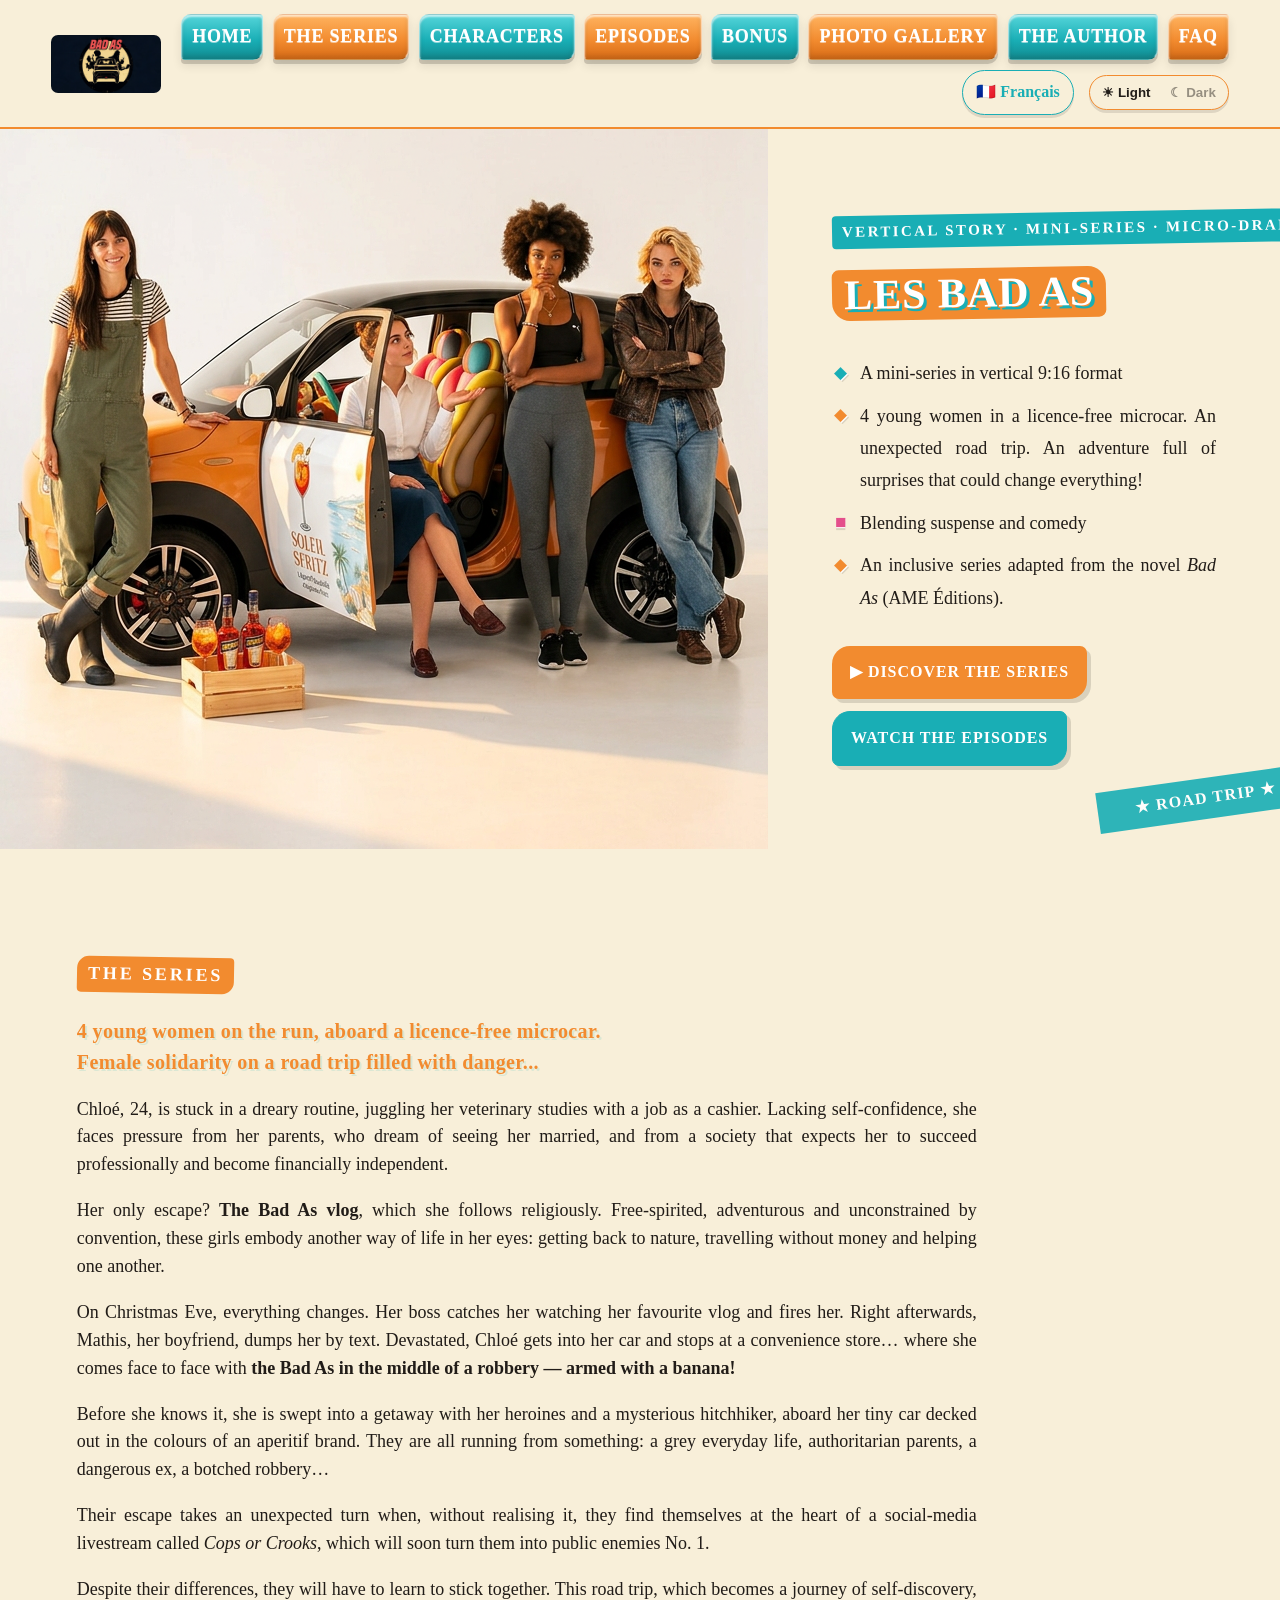
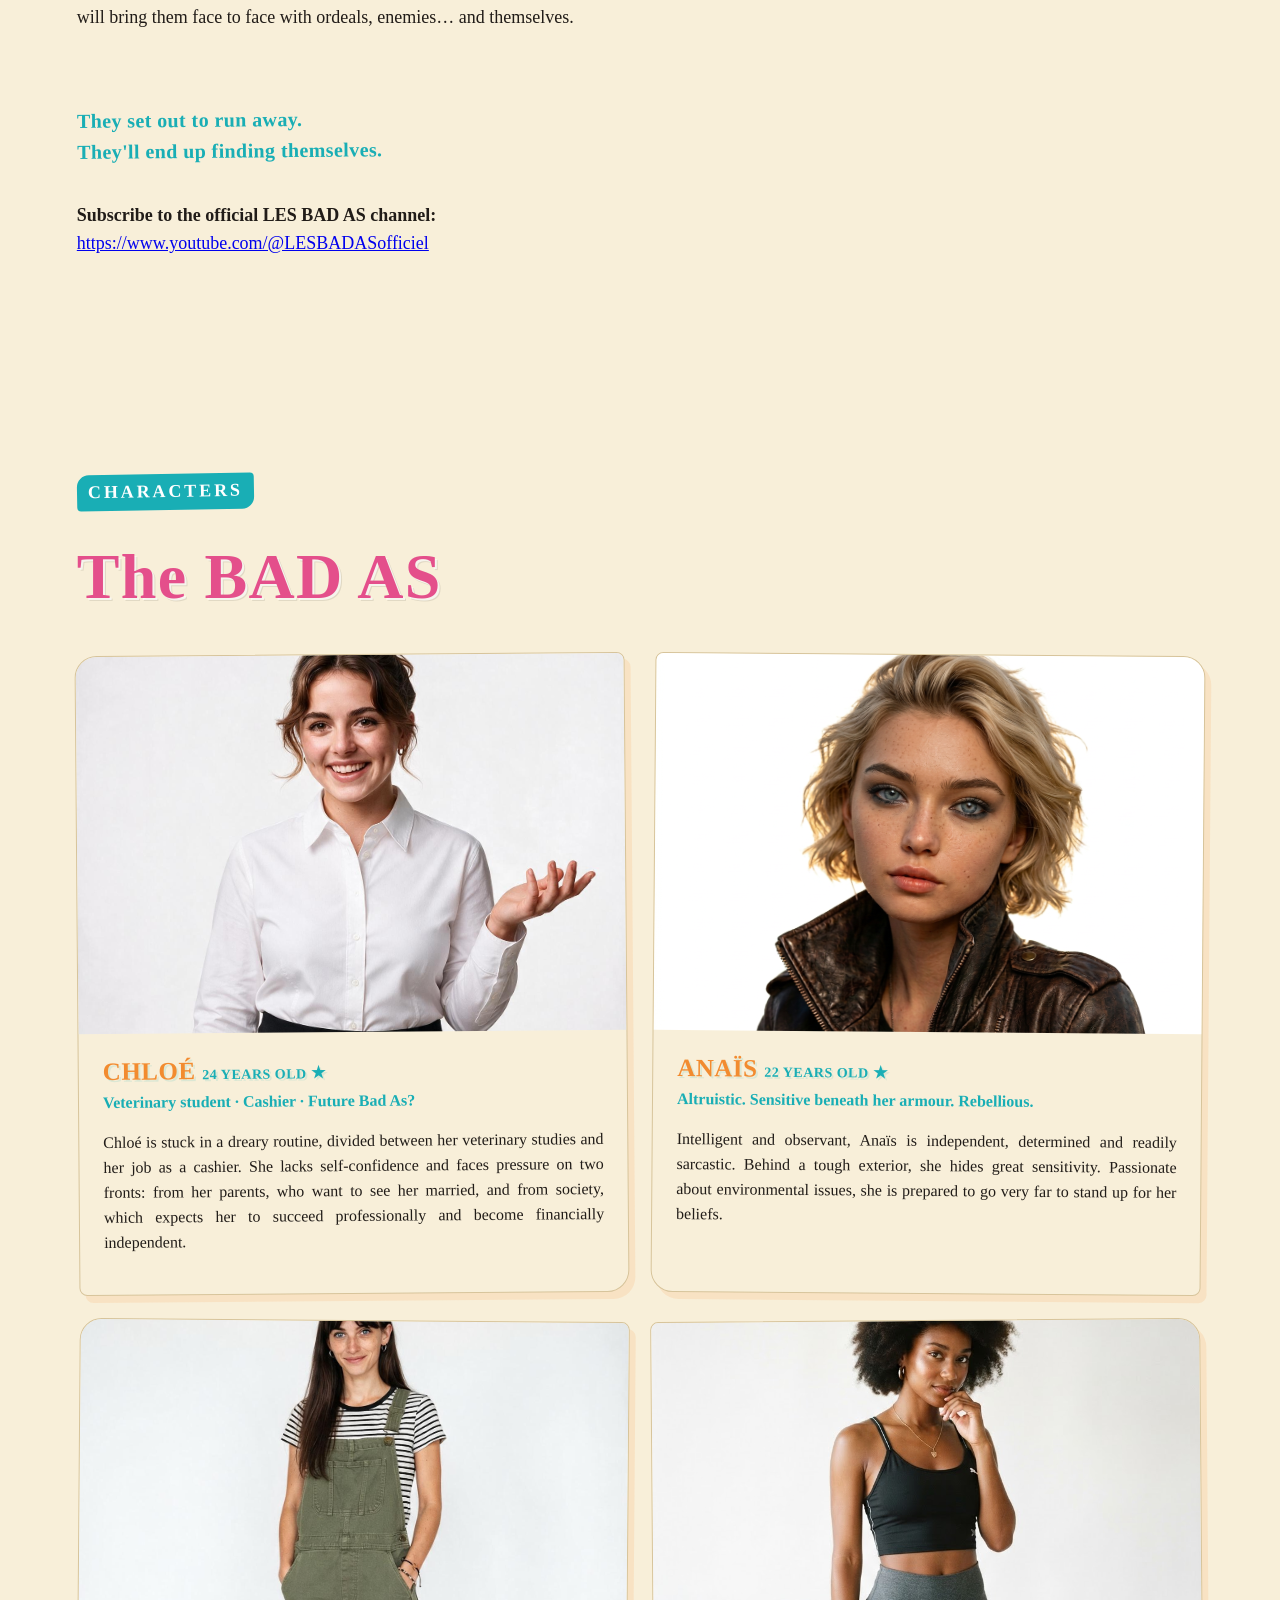
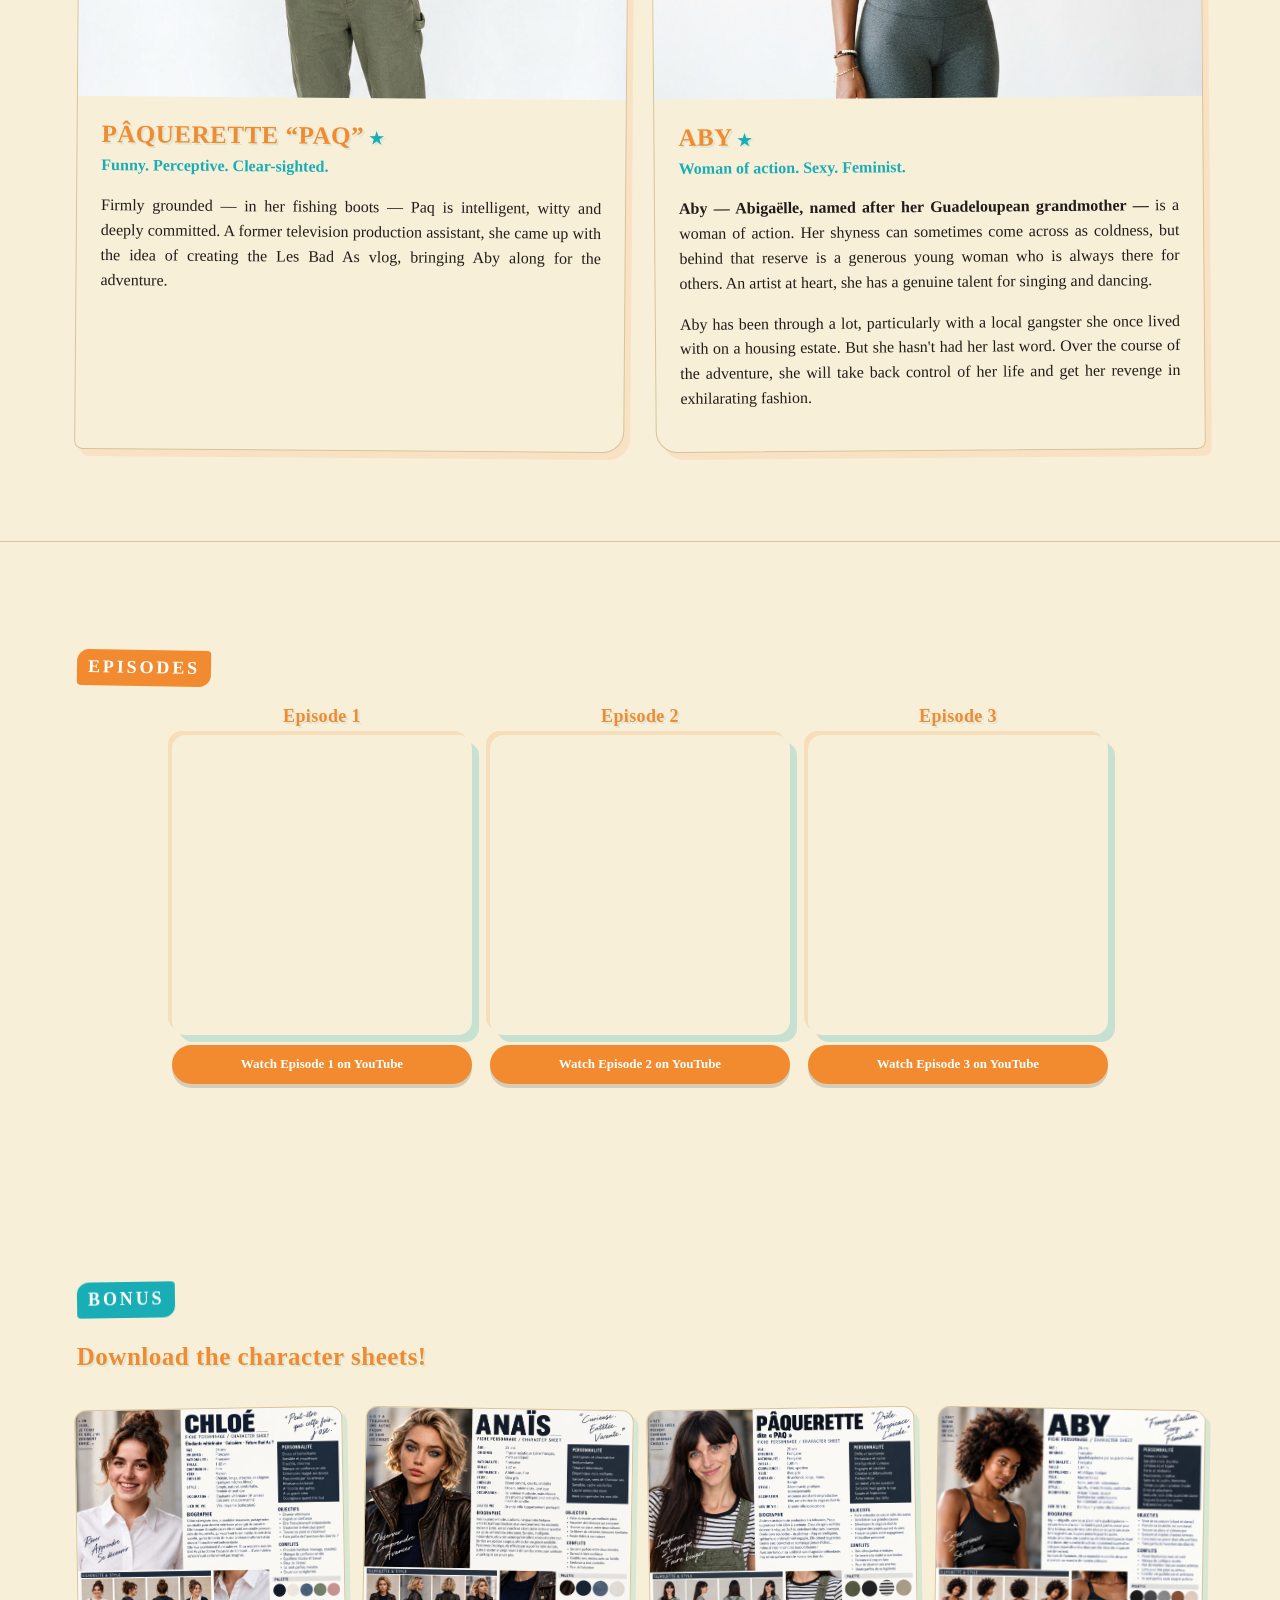
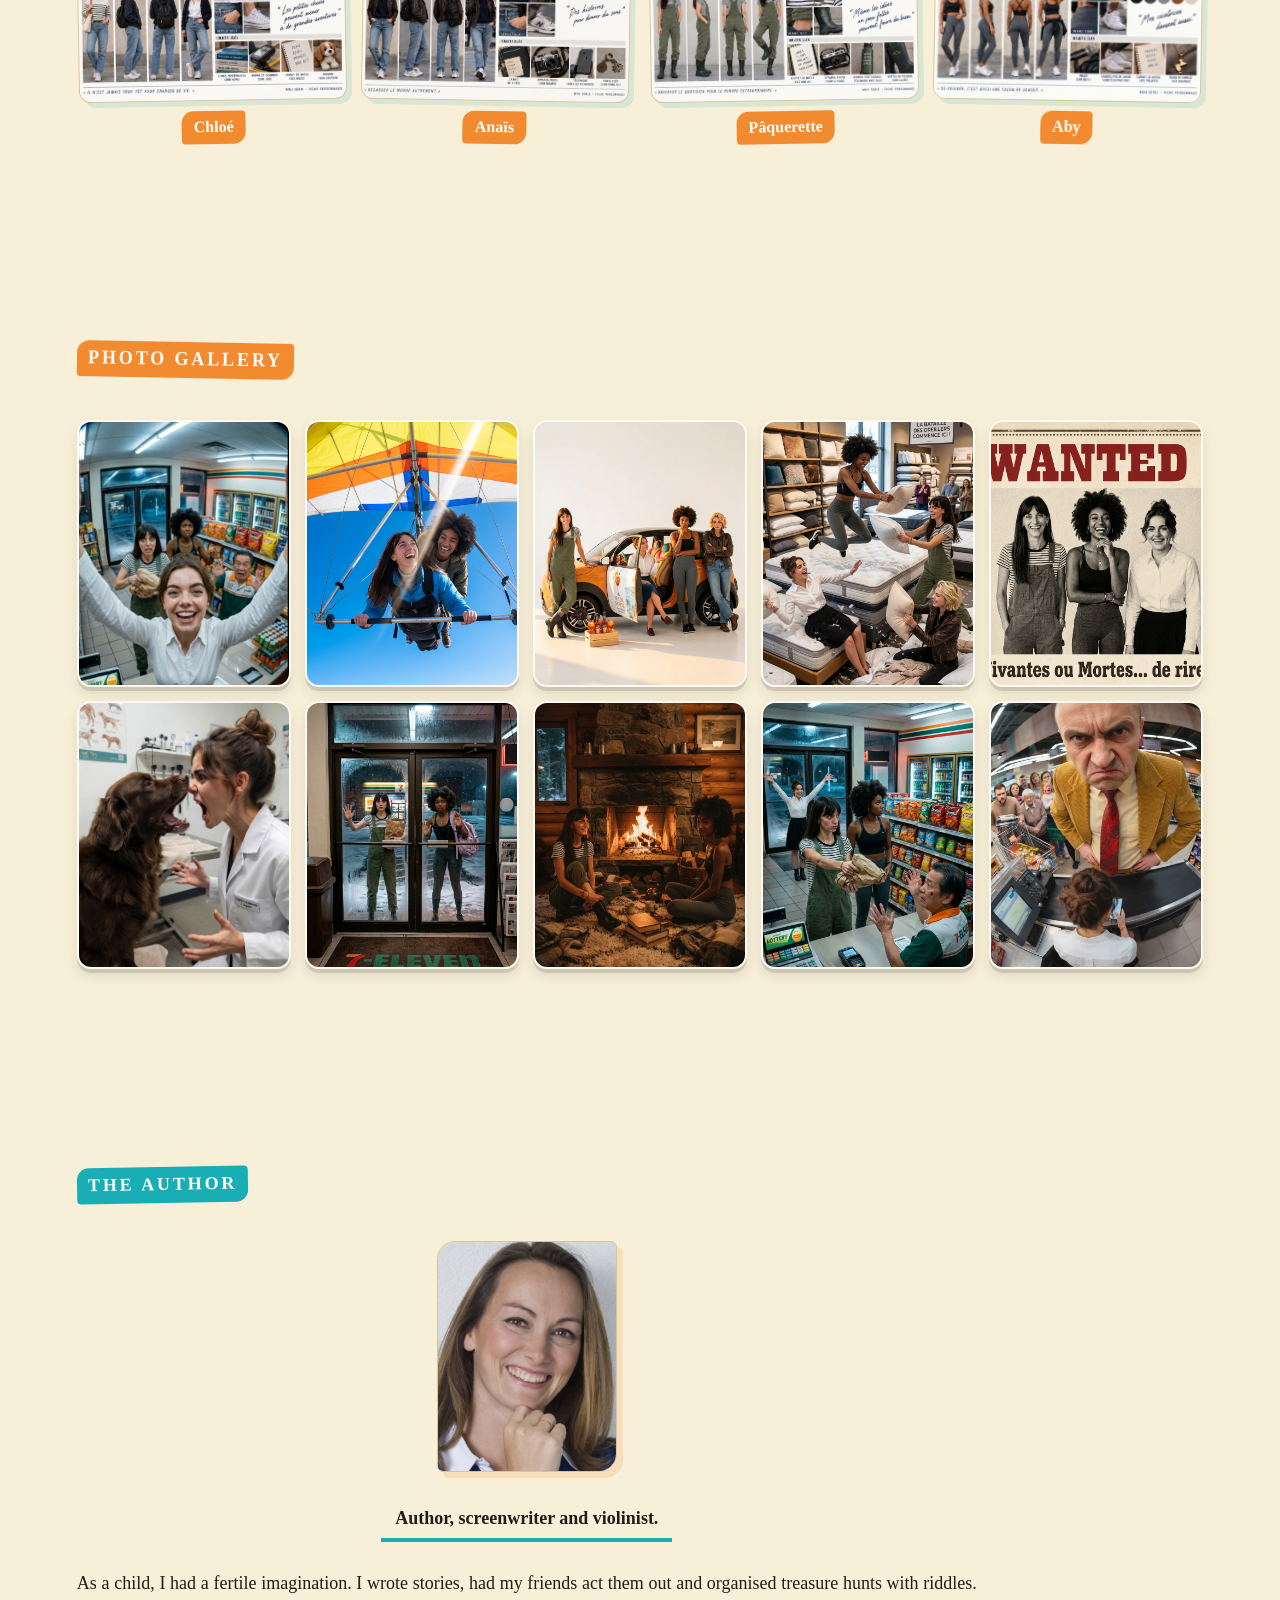
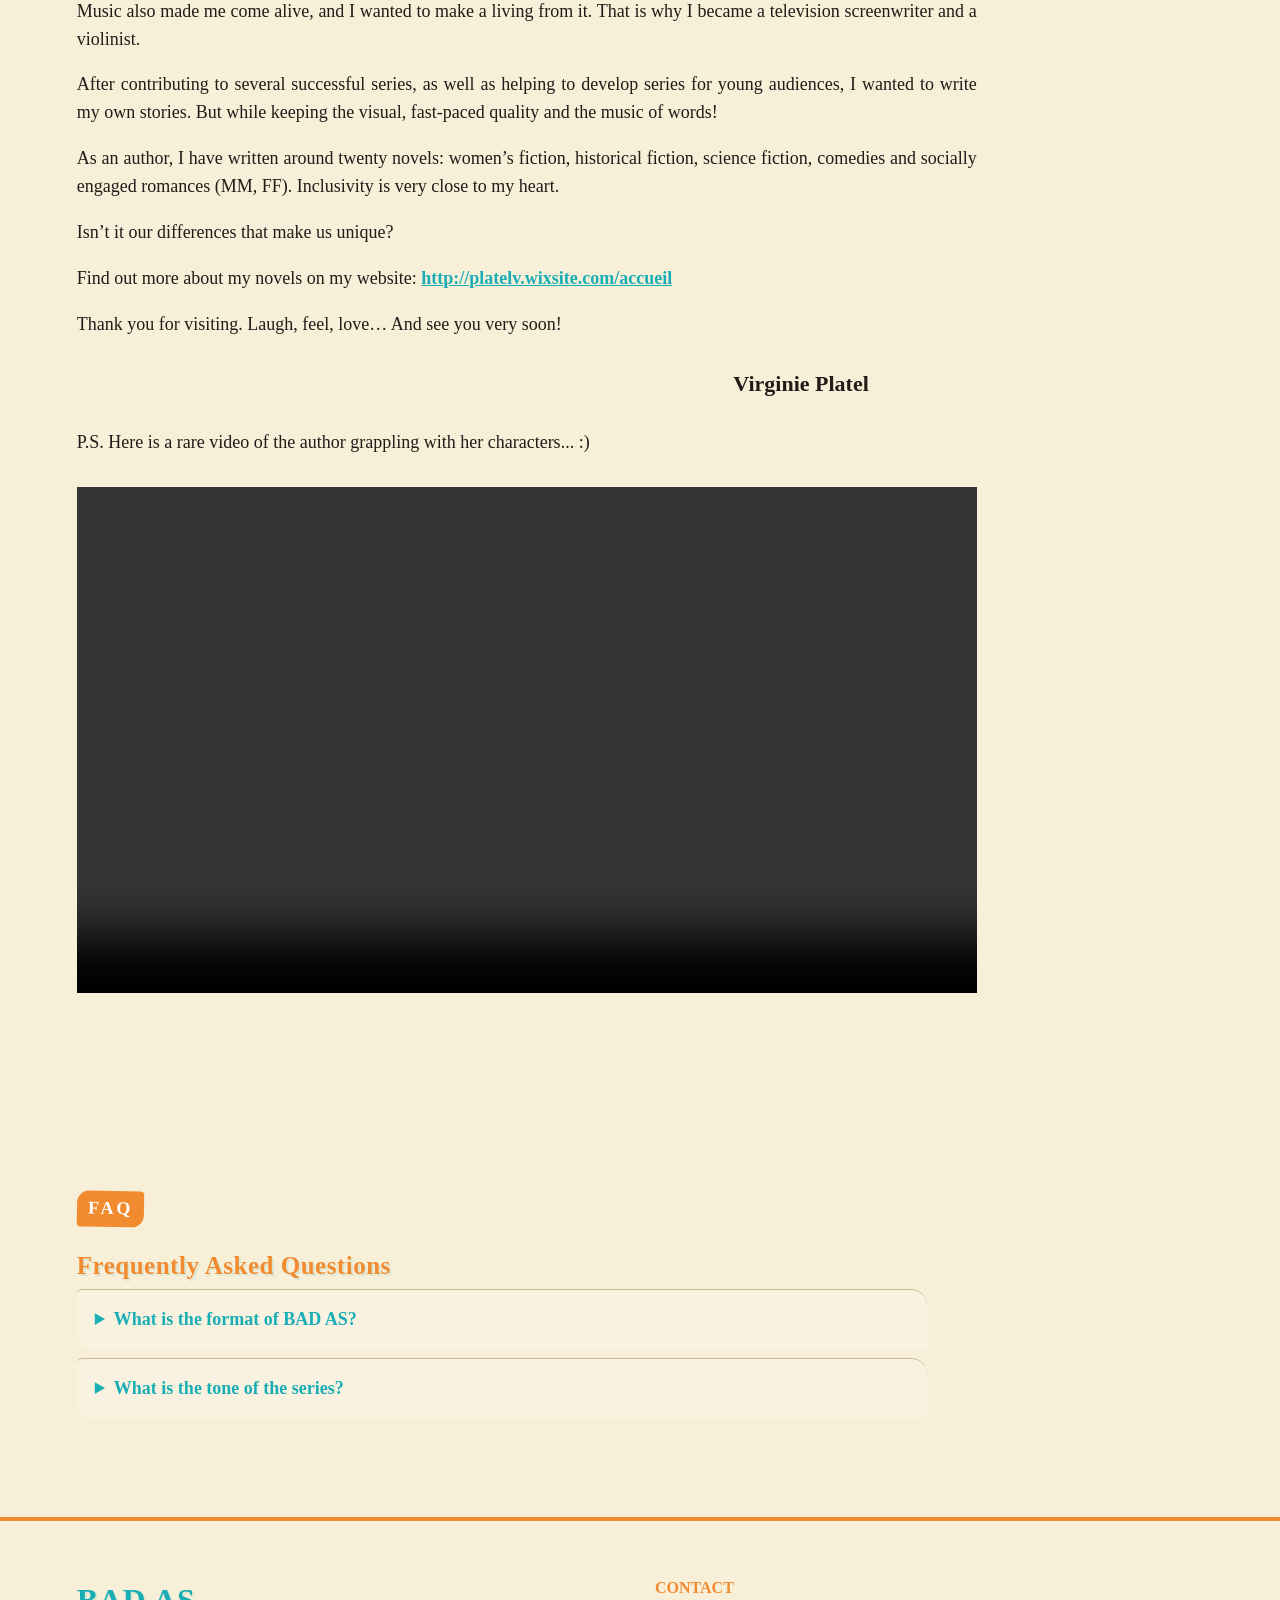
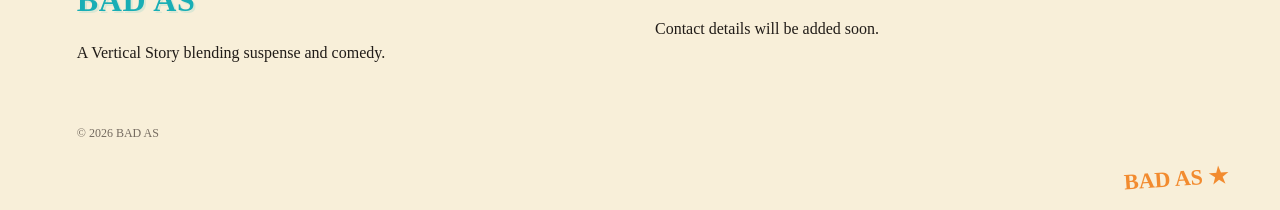
==== commit a43286b7: "Remove visible photo gallery labels English" ====
--- a/en.html
+++ b/en.html
@@ -18,7 +18,7 @@
 <article class="episode-card"><h2>Episode 3</h2><div class="episode-video"><iframe src="https://www.youtube.com/embed/-G6mFnkX4d4" title="BAD AS — Episode 3" loading="lazy" allowfullscreen></iframe></div><p class="episode-youtube"><a href="https://www.youtube.com/watch?v=-G6mFnkX4d4&amp;list=PLMABTcB6hFZA&amp;index=3" target="_blank" rel="noopener">Watch Episode 3 on YouTube</a></p></article>
 </div></section>
 <section id="bonus" class="section bonus"><p class="eyebrow">Bonus</p><h2>Download the character sheets!</h2><div class="bonus-sheets"><a href="Fiche%20perso%20Chloe%CC%81.png" download><img src="Fiche%20perso%20Chloe%CC%81.png" alt="Chloé character sheet"><span>Chloé</span></a><a href="Fiche%20perso%20Anai%CC%88s.png" download><img src="Fiche%20perso%20Anai%CC%88s.png" alt="Anaïs character sheet"><span>Anaïs</span></a><a href="Fiche%20perso%20Paq.png" download><img src="Fiche%20perso%20Paq.png" alt="Pâquerette character sheet"><span>Pâquerette</span></a><a href="Fiche%20perso%20Aby.png" download><img src="Fiche%20perso%20Aby.png" alt="Aby character sheet"><span>Aby</span></a></div></section>
-<section id="gallery" class="section gallery-section"><p class="eyebrow">Photo Gallery</p><div class="photo-gallery"><a class="gallery-item" href="de%CC%81but.png" target="_blank"><img src="de%CC%81but.png" alt="LES BAD AS 1" loading="lazy"><span>LES BAD AS 1</span></a><a class="gallery-item" href="Deltaplane.png" target="_blank"><img src="Deltaplane.png" alt="LES BAD AS 2" loading="lazy"><span>LES BAD AS 2</span></a><a class="gallery-item" href="Image%20de%20Promo.png" target="_blank"><img src="Image%20de%20Promo.png" alt="LES BAD AS 3" loading="lazy"><span>LES BAD AS 3</span></a><a class="gallery-item" href="magnific_bien-conserver-les-person_VXCuwHfMMU.png" target="_blank"><img src="magnific_bien-conserver-les-person_VXCuwHfMMU.png" alt="LES BAD AS 4" loading="lazy"><span>LES BAD AS 4</span></a><a class="gallery-item" href="magnific_creer-une-affiche-facon-r_rgRRa8sxtc.png" target="_blank"><img src="magnific_creer-une-affiche-facon-r_rgRRa8sxtc.png" alt="LES BAD AS 5" loading="lazy"><span>LES BAD AS 5</span></a><a class="gallery-item" href="magnific_creer-une-image-realiste-_rgJar8Sxtc.jpg" target="_blank"><img src="magnific_creer-une-image-realiste-_rgJar8Sxtc.jpg" alt="LES BAD AS 6" loading="lazy"><span>LES BAD AS 6</span></a><a class="gallery-item" href="magnific_dans-le-decor-de-la-deuxi_lJNPRBkgv9.png" target="_blank"><img src="magnific_dans-le-decor-de-la-deuxi_lJNPRBkgv9.png" alt="LES BAD AS 7" loading="lazy"><span>LES BAD AS 7</span></a><a class="gallery-item" href="magnific_dans-un-chalet-de-montagn_p8vVKMgehw.jpg" target="_blank"><img src="magnific_dans-un-chalet-de-montagn_p8vVKMgehw.jpg" alt="LES BAD AS 8" loading="lazy"><span>LES BAD AS 8</span></a><a class="gallery-item" href="magnific_garder-img1-a-lidentique-_4Rn21WF9Aa.png" target="_blank"><img src="magnific_garder-img1-a-lidentique-_4Rn21WF9Aa.png" alt="LES BAD AS 9" loading="lazy"><span>LES BAD AS 9</span></a><a class="gallery-item" href="magnific_vue-en-contre-plongee-ave_BhEeM1ioQR.jpg" target="_blank"><img src="magnific_vue-en-contre-plongee-ave_BhEeM1ioQR.jpg" alt="LES BAD AS 10" loading="lazy"><span>LES BAD AS 10</span></a></div></section><section id="author" class="section auteur"><p class="eyebrow">The Author</p><div class="author-text"><img class="author-photo" src="Virginie-ID%20CV.jpg" alt="Virginie Platel"><p class="author-role"><strong>Author, screenwriter and violinist.</strong></p>
+<section id="gallery" class="section gallery-section"><p class="eyebrow">Photo Gallery</p><div class="photo-gallery"><a class="gallery-item" href="de%CC%81but.png" target="_blank"><img src="de%CC%81but.png" alt="LES BAD AS 1" loading="lazy"></a><a class="gallery-item" href="Deltaplane.png" target="_blank"><img src="Deltaplane.png" alt="LES BAD AS 2" loading="lazy"></a><a class="gallery-item" href="Image%20de%20Promo.png" target="_blank"><img src="Image%20de%20Promo.png" alt="LES BAD AS 3" loading="lazy"></a><a class="gallery-item" href="magnific_bien-conserver-les-person_VXCuwHfMMU.png" target="_blank"><img src="magnific_bien-conserver-les-person_VXCuwHfMMU.png" alt="LES BAD AS 4" loading="lazy"></a><a class="gallery-item" href="magnific_creer-une-affiche-facon-r_rgRRa8sxtc.png" target="_blank"><img src="magnific_creer-une-affiche-facon-r_rgRRa8sxtc.png" alt="LES BAD AS 5" loading="lazy"></a><a class="gallery-item" href="magnific_creer-une-image-realiste-_rgJar8Sxtc.jpg" target="_blank"><img src="magnific_creer-une-image-realiste-_rgJar8Sxtc.jpg" alt="LES BAD AS 6" loading="lazy"></a><a class="gallery-item" href="magnific_dans-le-decor-de-la-deuxi_lJNPRBkgv9.png" target="_blank"><img src="magnific_dans-le-decor-de-la-deuxi_lJNPRBkgv9.png" alt="LES BAD AS 7" loading="lazy"></a><a class="gallery-item" href="magnific_dans-un-chalet-de-montagn_p8vVKMgehw.jpg" target="_blank"><img src="magnific_dans-un-chalet-de-montagn_p8vVKMgehw.jpg" alt="LES BAD AS 8" loading="lazy"></a><a class="gallery-item" href="magnific_garder-img1-a-lidentique-_4Rn21WF9Aa.png" target="_blank"><img src="magnific_garder-img1-a-lidentique-_4Rn21WF9Aa.png" alt="LES BAD AS 9" loading="lazy"></a><a class="gallery-item" href="magnific_vue-en-contre-plongee-ave_BhEeM1ioQR.jpg" target="_blank"><img src="magnific_vue-en-contre-plongee-ave_BhEeM1ioQR.jpg" alt="LES BAD AS 10" loading="lazy"></a></div></section><section id="author" class="section auteur"><p class="eyebrow">The Author</p><div class="author-text"><img class="author-photo" src="Virginie-ID%20CV.jpg" alt="Virginie Platel"><p class="author-role"><strong>Author, screenwriter and violinist.</strong></p>
 <p>As a child, I had a fertile imagination. I wrote stories, had my friends act them out and organised treasure hunts with riddles. Music also made me come alive, and I wanted to make a living from it. That is why I became a television screenwriter and a violinist.</p>
 <p>After contributing to several successful series, as well as helping to develop series for young audiences, I wanted to write my own stories. But while keeping the visual, fast-paced quality and the music of words!</p>
 <p>As an author, I have written around twenty novels: women’s fiction, historical fiction, science fiction, comedies and socially engaged romances (MM, FF). Inclusivity is very close to my heart.</p>
--- a/style.css
+++ b/style.css
@@ -173,3 +173,12 @@
 /* Characters title — pink accent matching the homepage diamond */
 #personnages>h2,#characters>h2{color:#e44f8b!important;text-shadow:2px 2px 0 rgba(255,255,255,.7),3px 3px 0 rgba(33,28,24,.10)}
 body.dark #personnages>h2,body.dark #characters>h2{text-shadow:2px 2px 0 rgba(0,0,0,.45)}
+
+/* Photo gallery — LES BAD AS */
+.photo-gallery{display:grid;grid-template-columns:repeat(5,minmax(0,1fr));gap:14px;margin-top:24px}
+.gallery-item{display:block;text-decoration:none;color:var(--ink);text-align:center;min-width:0}
+.gallery-item img{display:block;width:100%;aspect-ratio:4/5;object-fit:cover;border-radius:14px;border:2px solid rgba(255,255,255,.65);box-shadow:0 4px 0 rgba(33,28,24,.13),0 7px 14px rgba(33,28,24,.10);transition:transform .18s ease}
+.gallery-item:hover img{transform:translateY(-3px) rotate(-1deg)}
+.gallery-item span{display:block;margin-top:7px;font-size:12px;font-weight:700}
+body.dark .gallery-item{color:#fff}
+@media(max-width:900px){.photo-gallery{grid-template-columns:repeat(3,minmax(0,1fr));gap:9px}.gallery-item img{border-radius:10px}.gallery-item span{font-size:10px;margin-top:5px}}
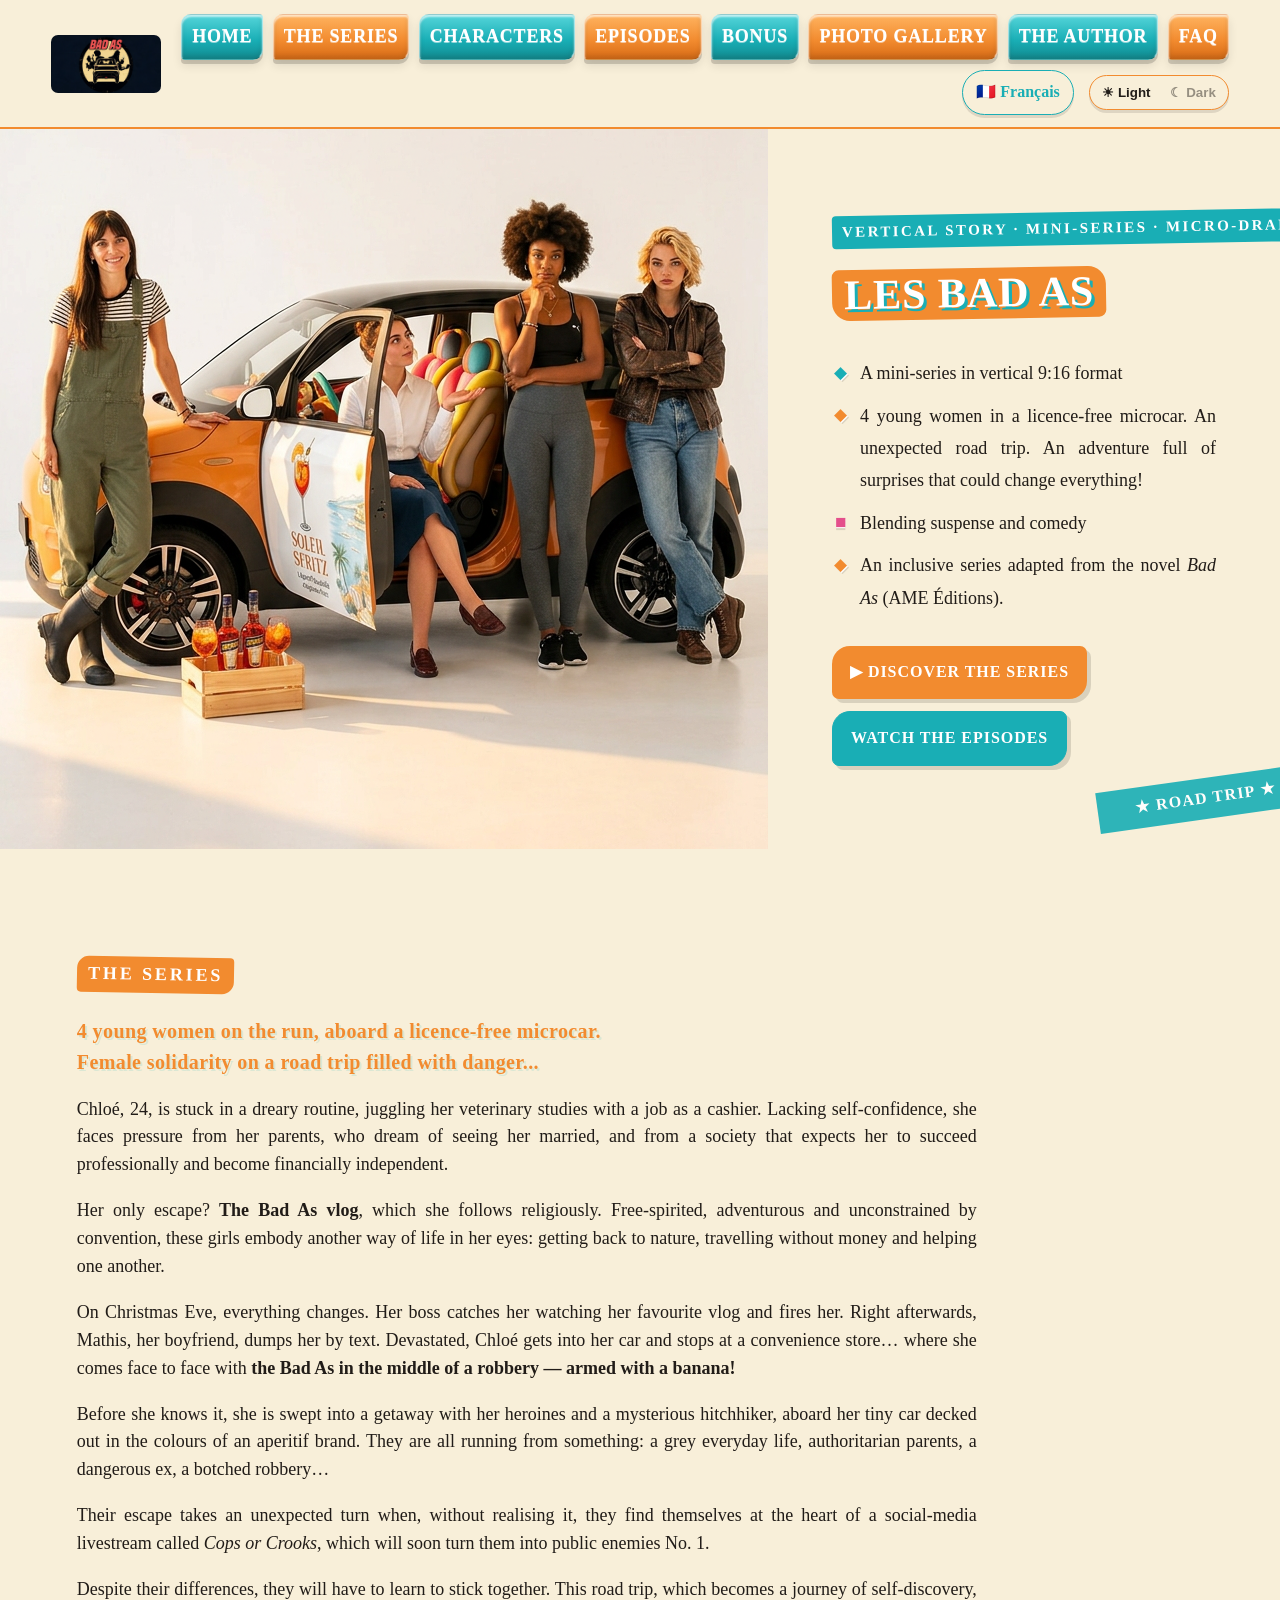
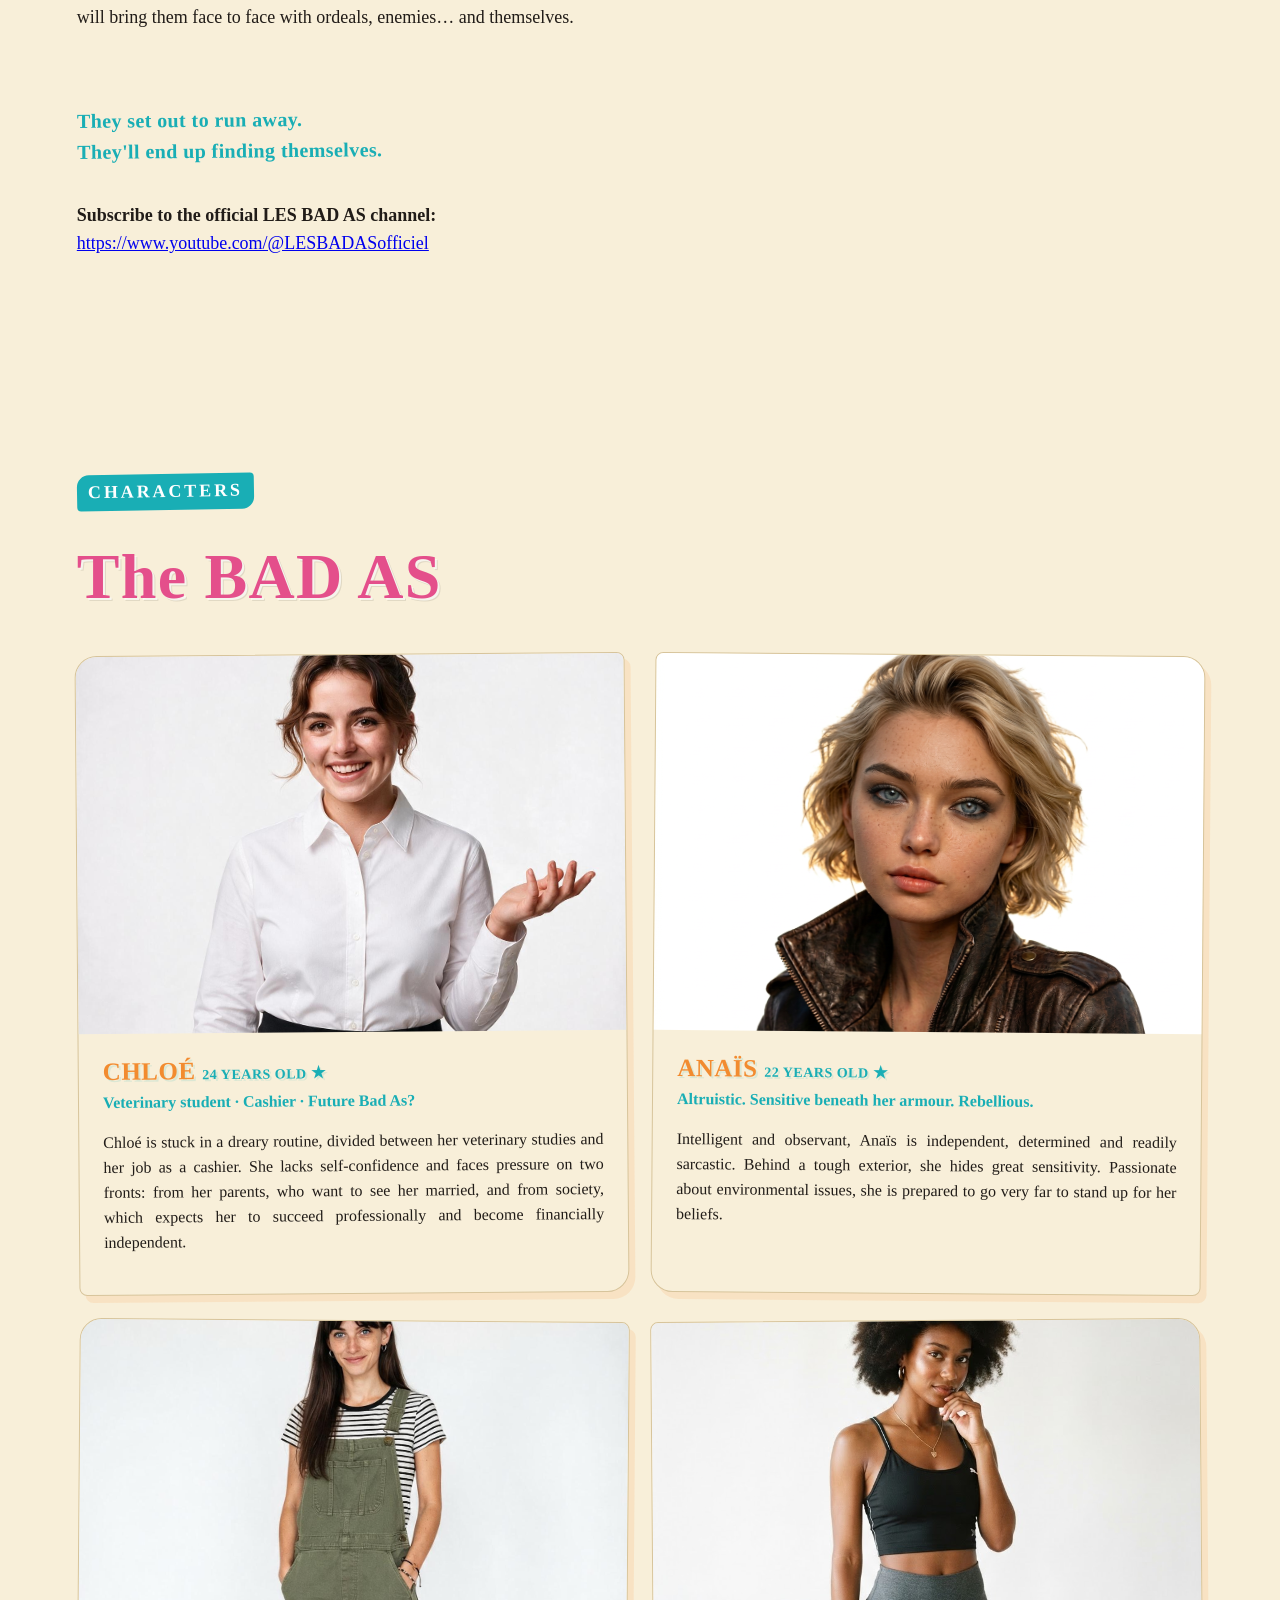
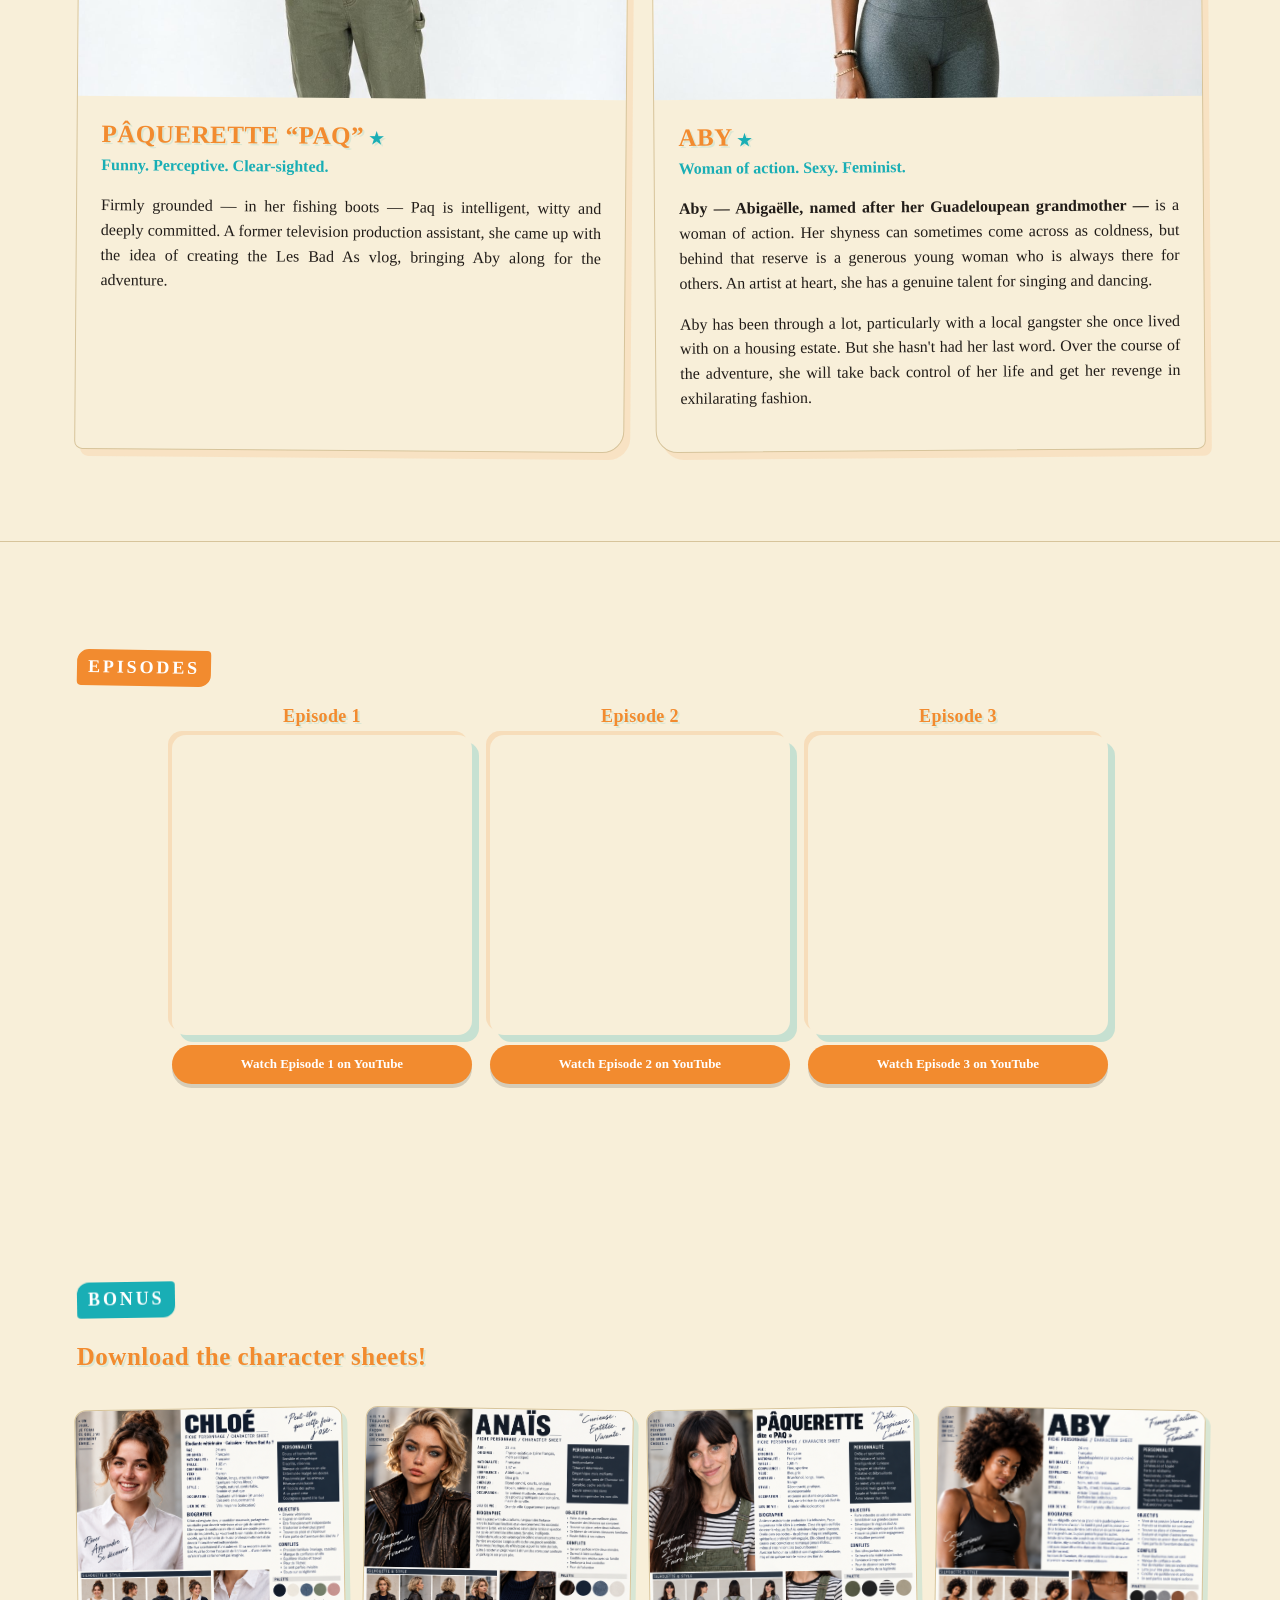
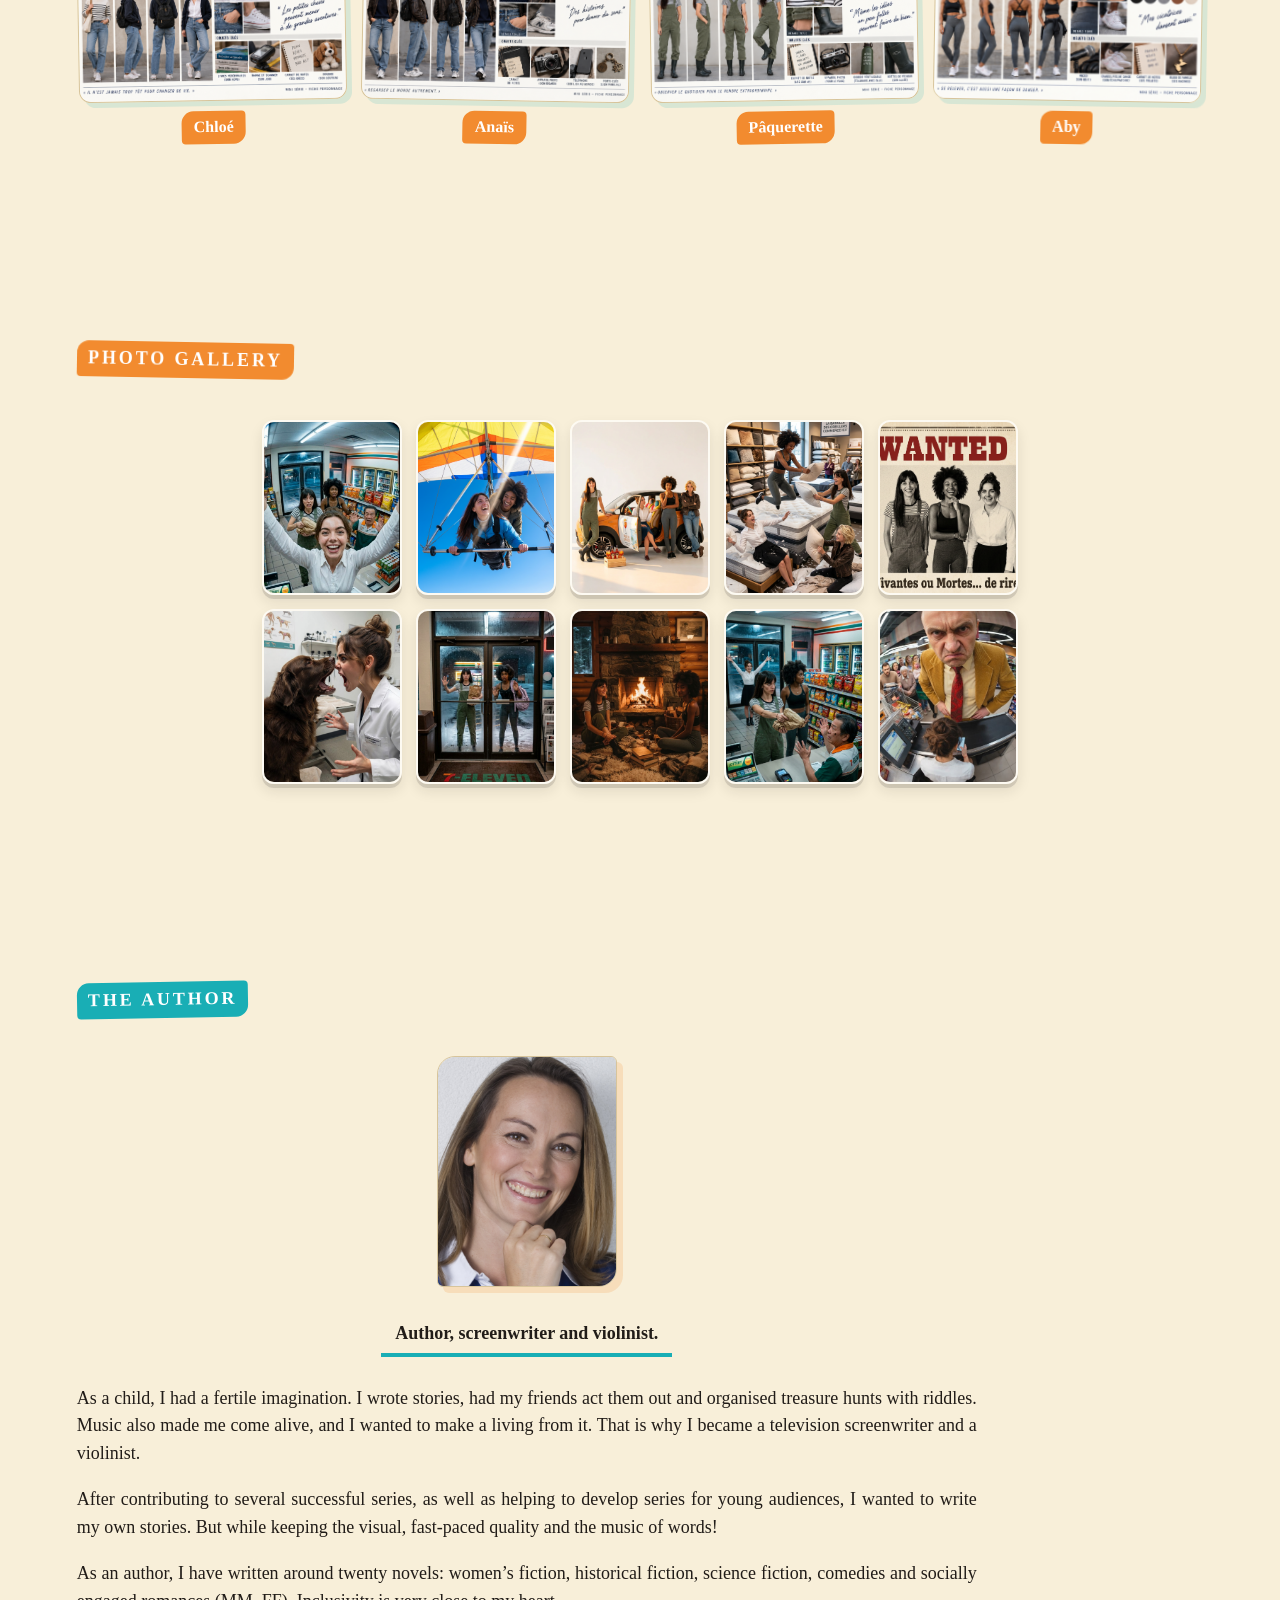
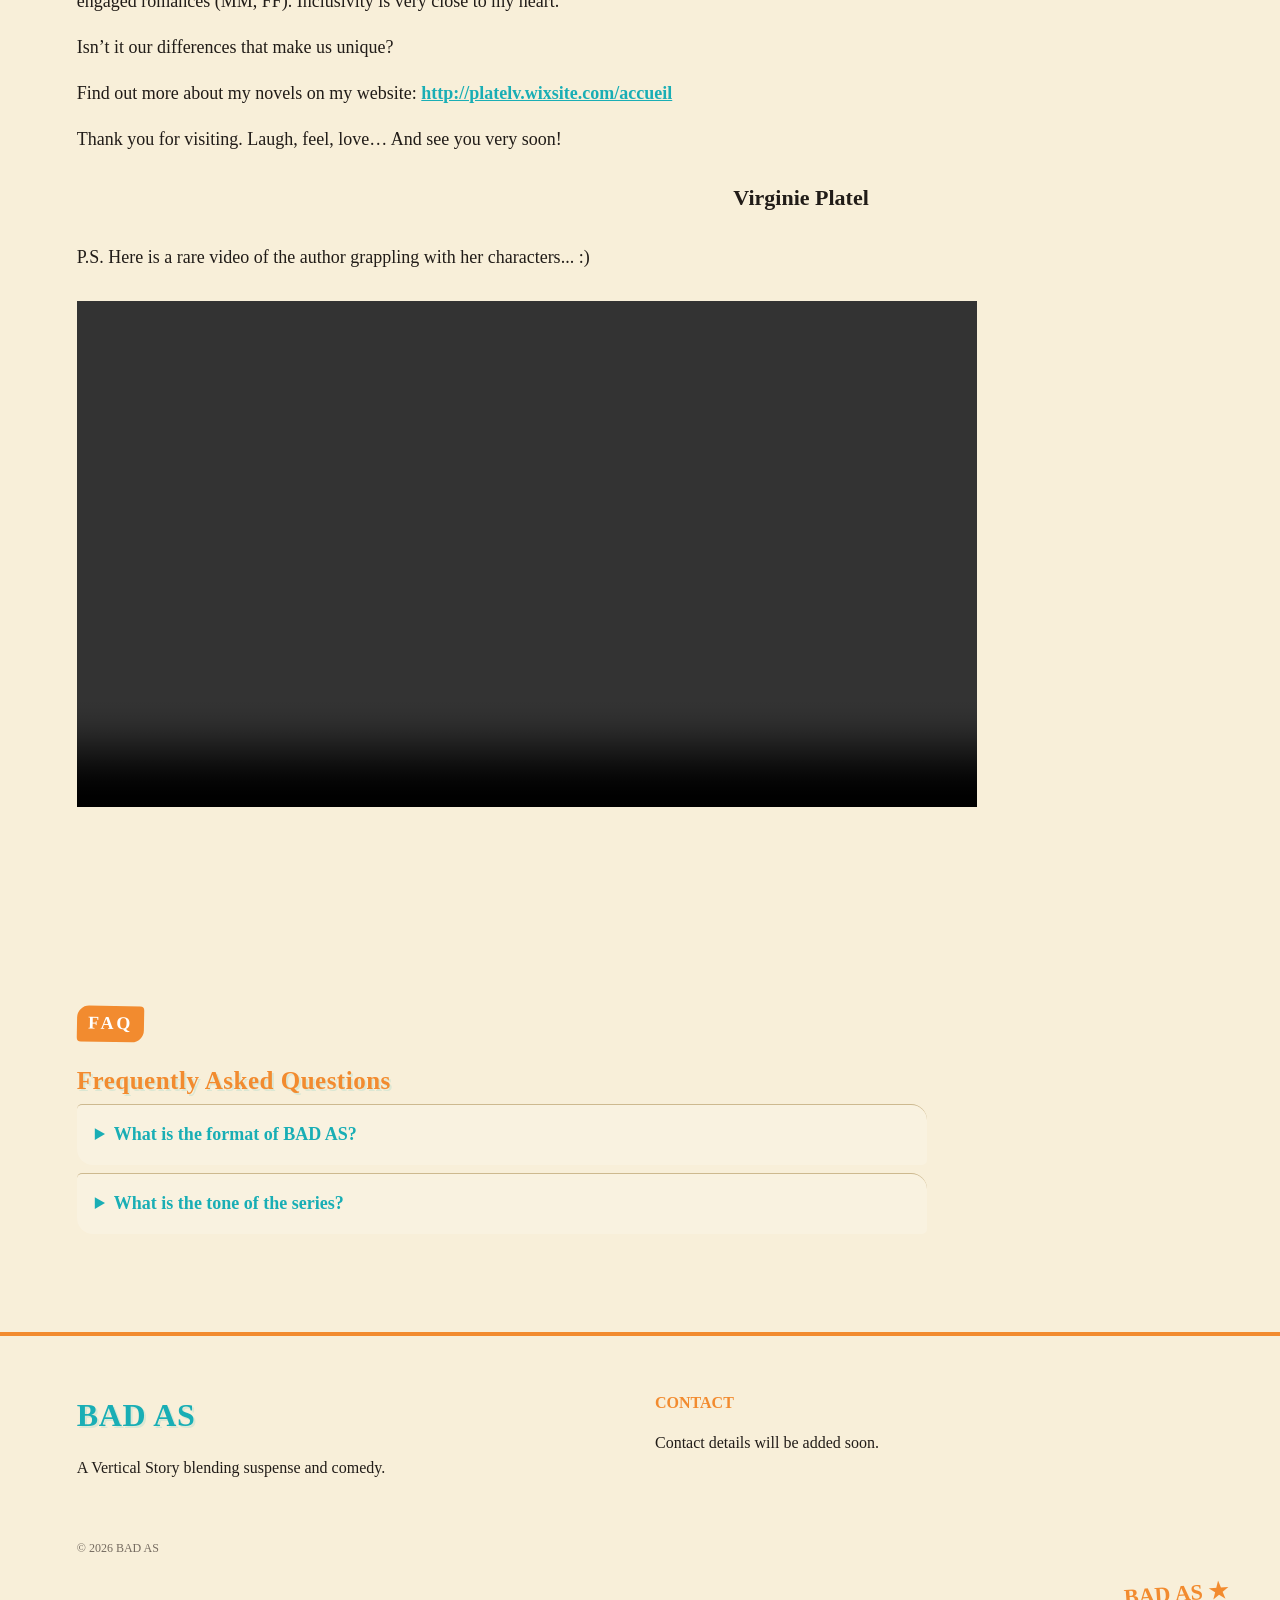
==== commit 73603d16: "Use clean gallery filenames in en.html" ====
--- a/en.html
+++ b/en.html
@@ -18,7 +18,7 @@
 <article class="episode-card"><h2>Episode 3</h2><div class="episode-video"><iframe src="https://www.youtube.com/embed/-G6mFnkX4d4" title="BAD AS — Episode 3" loading="lazy" allowfullscreen></iframe></div><p class="episode-youtube"><a href="https://www.youtube.com/watch?v=-G6mFnkX4d4&amp;list=PLMABTcB6hFZA&amp;index=3" target="_blank" rel="noopener">Watch Episode 3 on YouTube</a></p></article>
 </div></section>
 <section id="bonus" class="section bonus"><p class="eyebrow">Bonus</p><h2>Download the character sheets!</h2><div class="bonus-sheets"><a href="Fiche%20perso%20Chloe%CC%81.png" download><img src="Fiche%20perso%20Chloe%CC%81.png" alt="Chloé character sheet"><span>Chloé</span></a><a href="Fiche%20perso%20Anai%CC%88s.png" download><img src="Fiche%20perso%20Anai%CC%88s.png" alt="Anaïs character sheet"><span>Anaïs</span></a><a href="Fiche%20perso%20Paq.png" download><img src="Fiche%20perso%20Paq.png" alt="Pâquerette character sheet"><span>Pâquerette</span></a><a href="Fiche%20perso%20Aby.png" download><img src="Fiche%20perso%20Aby.png" alt="Aby character sheet"><span>Aby</span></a></div></section>
-<section id="gallery" class="section gallery-section"><p class="eyebrow">Photo Gallery</p><div class="photo-gallery"><a class="gallery-item" href="de%CC%81but.png" target="_blank"><img src="de%CC%81but.png" alt="LES BAD AS 1" loading="lazy"></a><a class="gallery-item" href="Deltaplane.png" target="_blank"><img src="Deltaplane.png" alt="LES BAD AS 2" loading="lazy"></a><a class="gallery-item" href="Image%20de%20Promo.png" target="_blank"><img src="Image%20de%20Promo.png" alt="LES BAD AS 3" loading="lazy"></a><a class="gallery-item" href="magnific_bien-conserver-les-person_VXCuwHfMMU.png" target="_blank"><img src="magnific_bien-conserver-les-person_VXCuwHfMMU.png" alt="LES BAD AS 4" loading="lazy"></a><a class="gallery-item" href="magnific_creer-une-affiche-facon-r_rgRRa8sxtc.png" target="_blank"><img src="magnific_creer-une-affiche-facon-r_rgRRa8sxtc.png" alt="LES BAD AS 5" loading="lazy"></a><a class="gallery-item" href="magnific_creer-une-image-realiste-_rgJar8Sxtc.jpg" target="_blank"><img src="magnific_creer-une-image-realiste-_rgJar8Sxtc.jpg" alt="LES BAD AS 6" loading="lazy"></a><a class="gallery-item" href="magnific_dans-le-decor-de-la-deuxi_lJNPRBkgv9.png" target="_blank"><img src="magnific_dans-le-decor-de-la-deuxi_lJNPRBkgv9.png" alt="LES BAD AS 7" loading="lazy"></a><a class="gallery-item" href="magnific_dans-un-chalet-de-montagn_p8vVKMgehw.jpg" target="_blank"><img src="magnific_dans-un-chalet-de-montagn_p8vVKMgehw.jpg" alt="LES BAD AS 8" loading="lazy"></a><a class="gallery-item" href="magnific_garder-img1-a-lidentique-_4Rn21WF9Aa.png" target="_blank"><img src="magnific_garder-img1-a-lidentique-_4Rn21WF9Aa.png" alt="LES BAD AS 9" loading="lazy"></a><a class="gallery-item" href="magnific_vue-en-contre-plongee-ave_BhEeM1ioQR.jpg" target="_blank"><img src="magnific_vue-en-contre-plongee-ave_BhEeM1ioQR.jpg" alt="LES BAD AS 10" loading="lazy"></a></div></section><section id="author" class="section auteur"><p class="eyebrow">The Author</p><div class="author-text"><img class="author-photo" src="Virginie-ID%20CV.jpg" alt="Virginie Platel"><p class="author-role"><strong>Author, screenwriter and violinist.</strong></p>
+<section id="gallery" class="section gallery-section"><p class="eyebrow">Photo Gallery</p><div class="photo-gallery"><a class="gallery-item" href="Bad%20as%201.png" target="_blank"><img src="Bad%20as%201.png" alt="LES BAD AS 1" loading="lazy"></a><a class="gallery-item" href="Bad%20as%202.png" target="_blank"><img src="Bad%20as%202.png" alt="LES BAD AS 2" loading="lazy"></a><a class="gallery-item" href="Bad%20as%203.png" target="_blank"><img src="Bad%20as%203.png" alt="LES BAD AS 3" loading="lazy"></a><a class="gallery-item" href="Bad%20as%204.png" target="_blank"><img src="Bad%20as%204.png" alt="LES BAD AS 4" loading="lazy"></a><a class="gallery-item" href="Bad%20as%205.png" target="_blank"><img src="Bad%20as%205.png" alt="LES BAD AS 5" loading="lazy"></a><a class="gallery-item" href="Bad%20as%206.jpg" target="_blank"><img src="Bad%20as%206.jpg" alt="LES BAD AS 6" loading="lazy"></a><a class="gallery-item" href="Bad%20as%207.png" target="_blank"><img src="Bad%20as%207.png" alt="LES BAD AS 7" loading="lazy"></a><a class="gallery-item" href="Bad%20as%208.jpg" target="_blank"><img src="Bad%20as%208.jpg" alt="LES BAD AS 8" loading="lazy"></a><a class="gallery-item" href="Bad%20as%209.png" target="_blank"><img src="Bad%20as%209.png" alt="LES BAD AS 9" loading="lazy"></a><a class="gallery-item" href="Bad%20as%2010.jpg" target="_blank"><img src="Bad%20as%2010.jpg" alt="LES BAD AS 10" loading="lazy"></a></div></section><section id="author" class="section auteur"><p class="eyebrow">The Author</p><div class="author-text"><img class="author-photo" src="Virginie-ID%20CV.jpg" alt="Virginie Platel"><p class="author-role"><strong>Author, screenwriter and violinist.</strong></p>
 <p>As a child, I had a fertile imagination. I wrote stories, had my friends act them out and organised treasure hunts with riddles. Music also made me come alive, and I wanted to make a living from it. That is why I became a television screenwriter and a violinist.</p>
 <p>After contributing to several successful series, as well as helping to develop series for young audiences, I wanted to write my own stories. But while keeping the visual, fast-paced quality and the music of words!</p>
 <p>As an author, I have written around twenty novels: women’s fiction, historical fiction, science fiction, comedies and socially engaged romances (MM, FF). Inclusivity is very close to my heart.</p>
--- a/style.css
+++ b/style.css
@@ -182,3 +182,10 @@
 .gallery-item span{display:block;margin-top:7px;font-size:12px;font-weight:700}
 body.dark .gallery-item{color:#fff}
 @media(max-width:900px){.photo-gallery{grid-template-columns:repeat(3,minmax(0,1fr));gap:9px}.gallery-item img{border-radius:10px}.gallery-item span{font-size:10px;margin-top:5px}}
+
+/* Gallery — force genuinely small thumbnails */
+.photo-gallery{display:grid!important;grid-template-columns:repeat(5,140px)!important;justify-content:center!important;gap:14px!important;width:100%!important}
+.photo-gallery .gallery-item{display:block!important;width:140px!important;max-width:140px!important;margin:0!important}
+.photo-gallery .gallery-item img{display:block!important;width:140px!important;height:175px!important;max-width:140px!important;object-fit:cover!important;margin:0!important;border-radius:12px!important}
+@media(max-width:900px){.photo-gallery{grid-template-columns:repeat(3,90px)!important;gap:8px!important}.photo-gallery .gallery-item{width:90px!important;max-width:90px!important}.photo-gallery .gallery-item img{width:90px!important;height:112px!important;max-width:90px!important}}
+@media(max-width:340px){.photo-gallery{grid-template-columns:repeat(3,82px)!important}.photo-gallery .gallery-item,.photo-gallery .gallery-item img{width:82px!important;max-width:82px!important}.photo-gallery .gallery-item img{height:103px!important}}
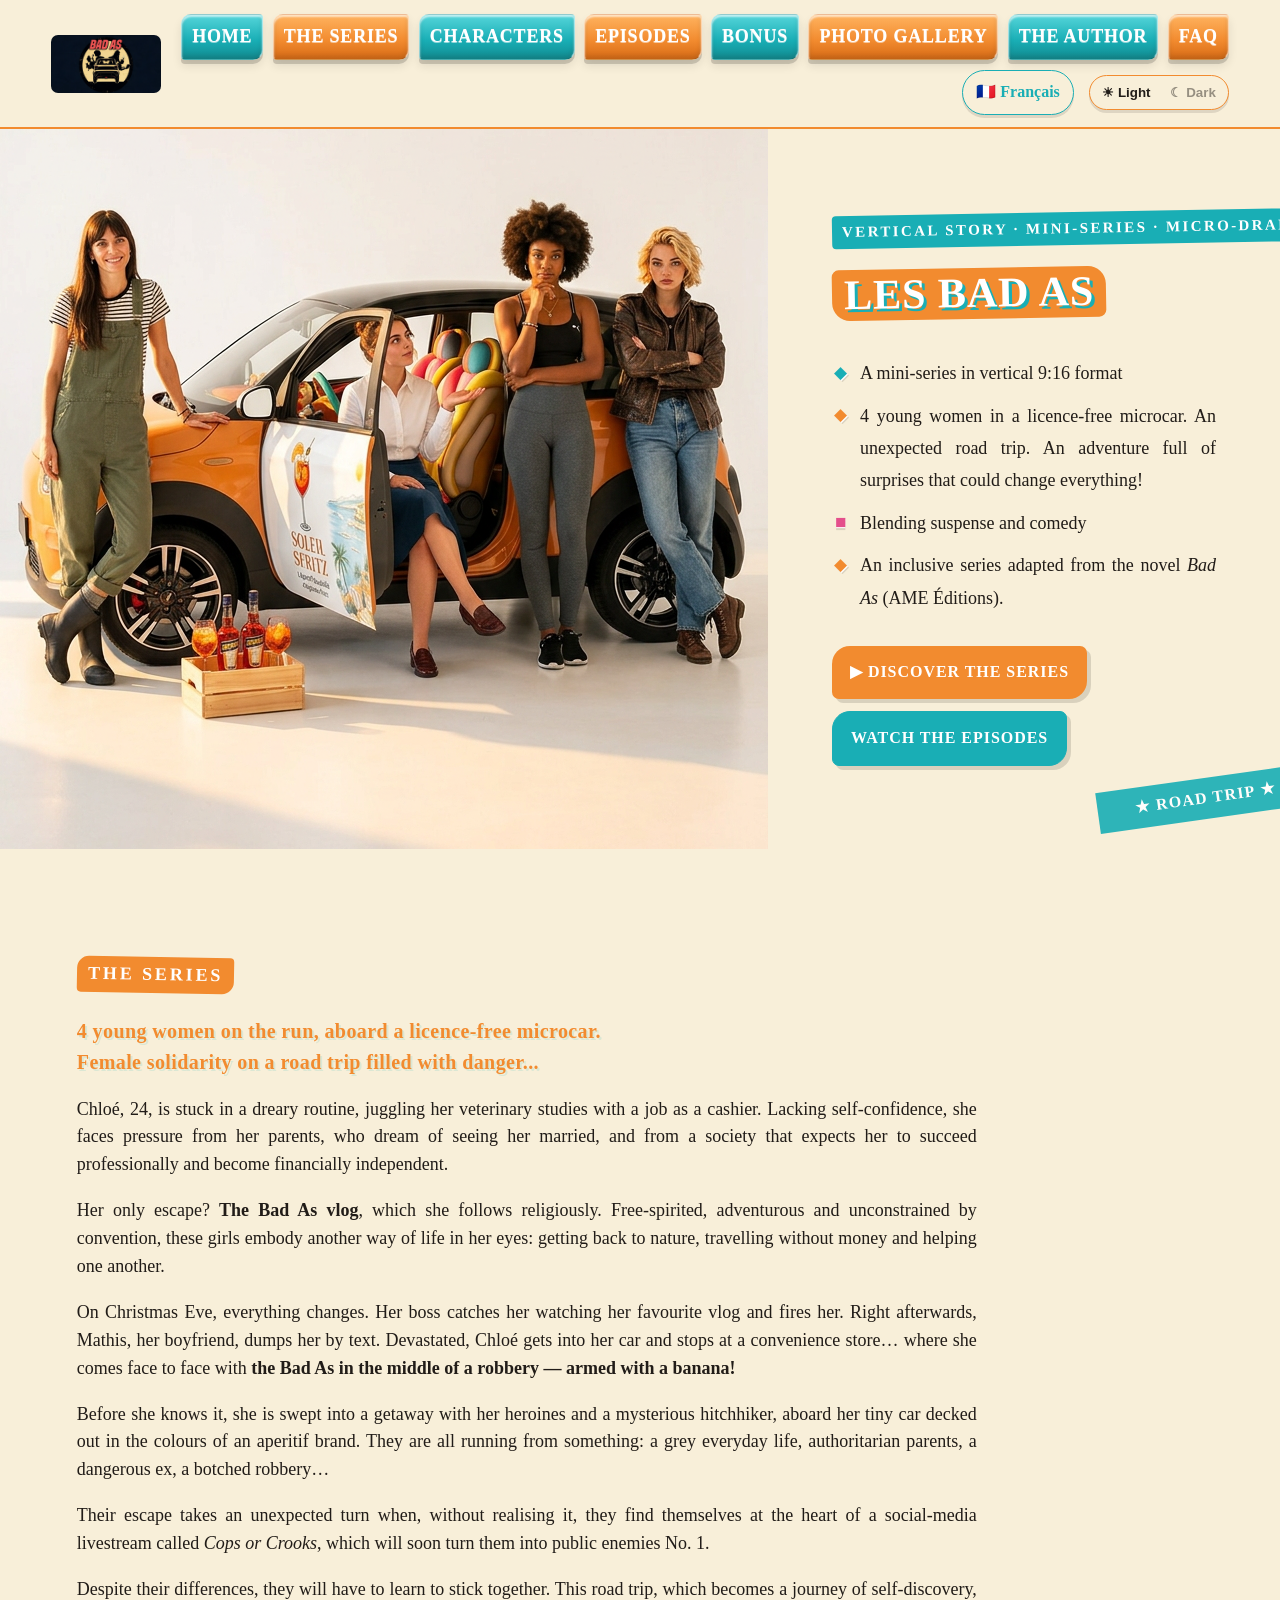
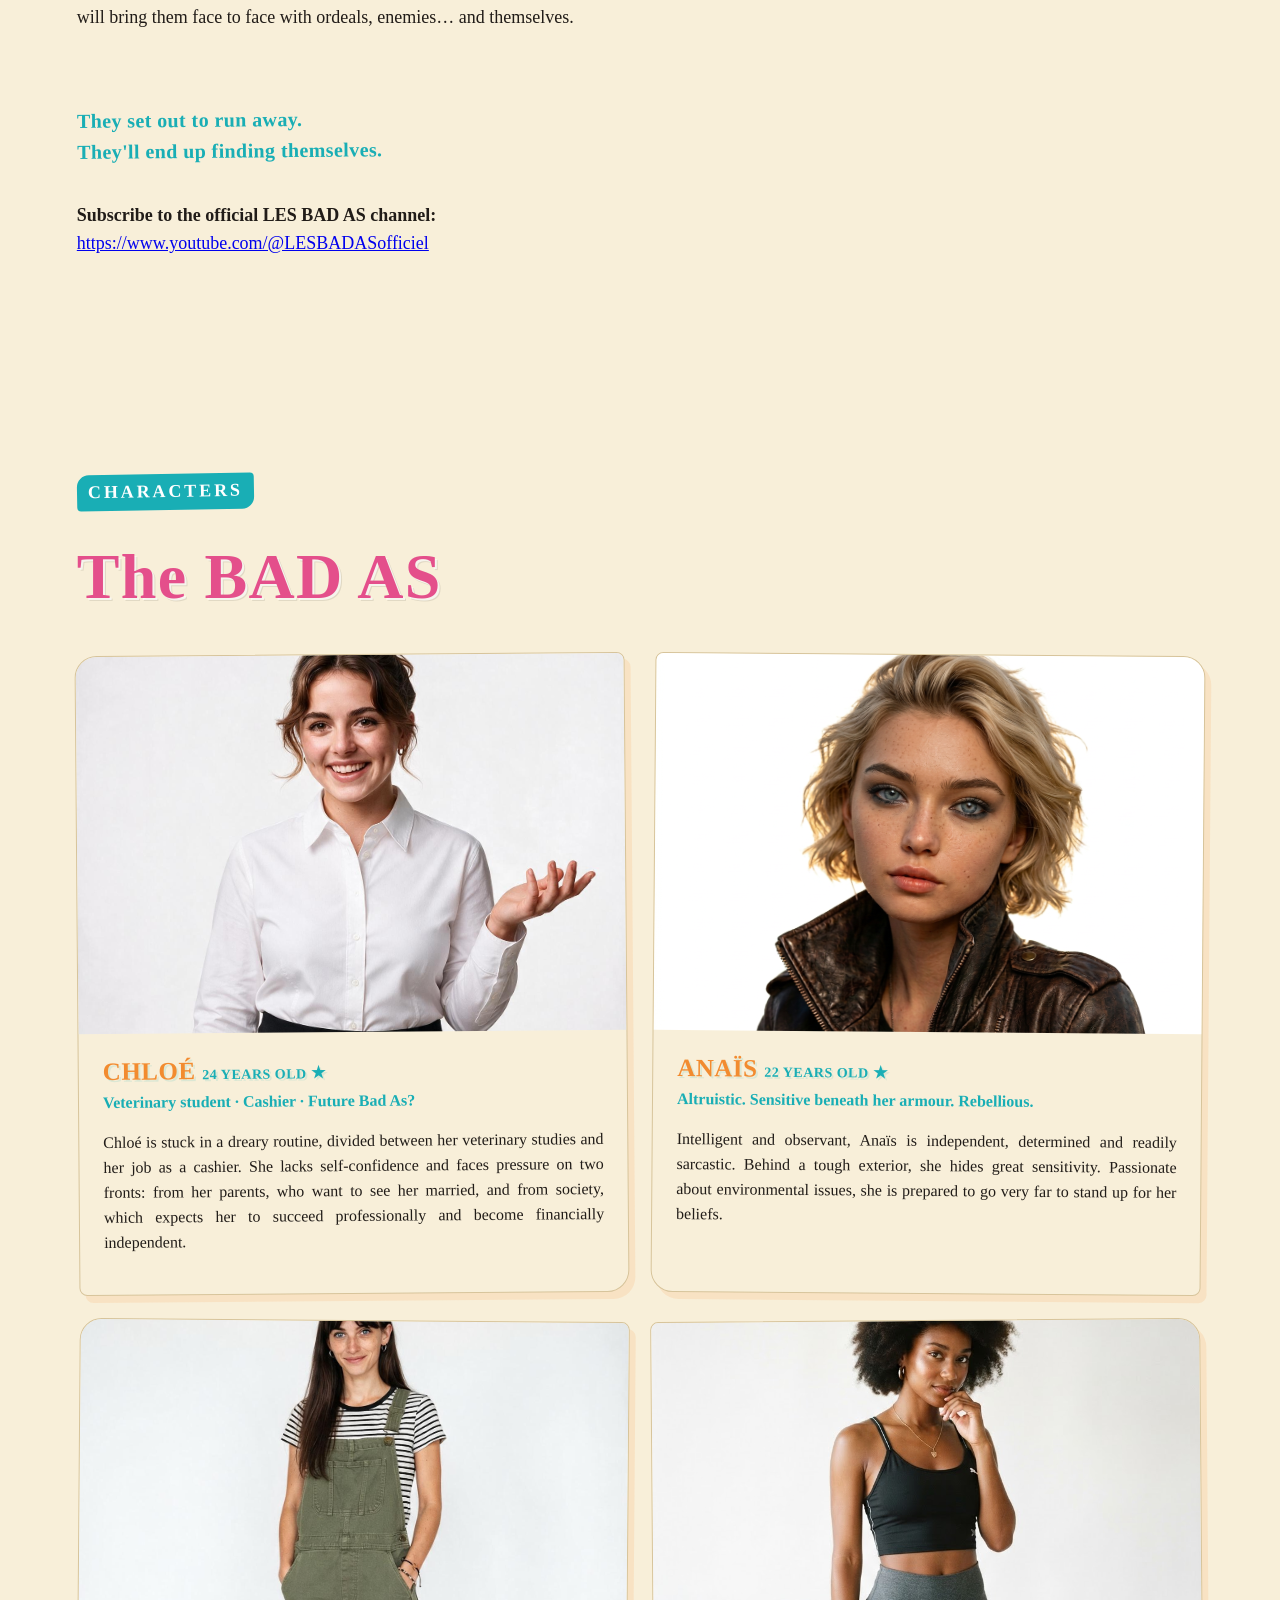
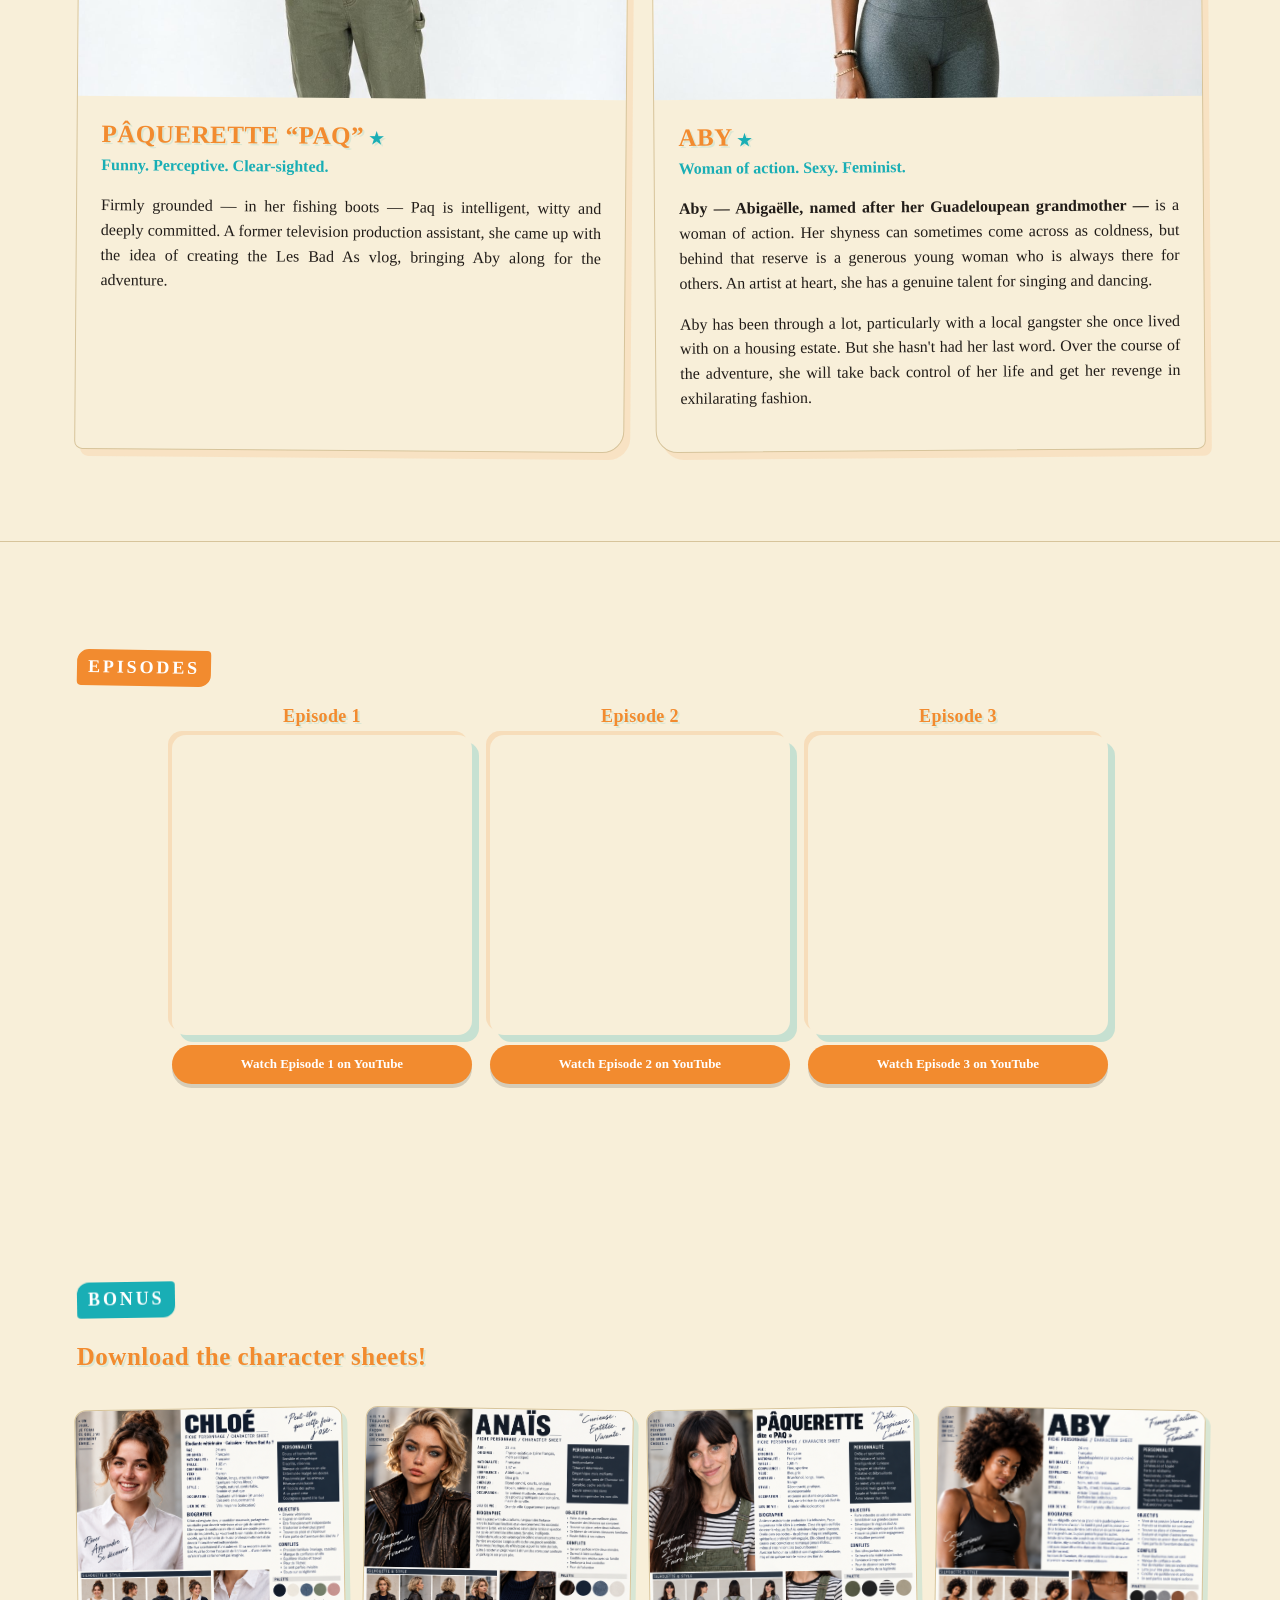
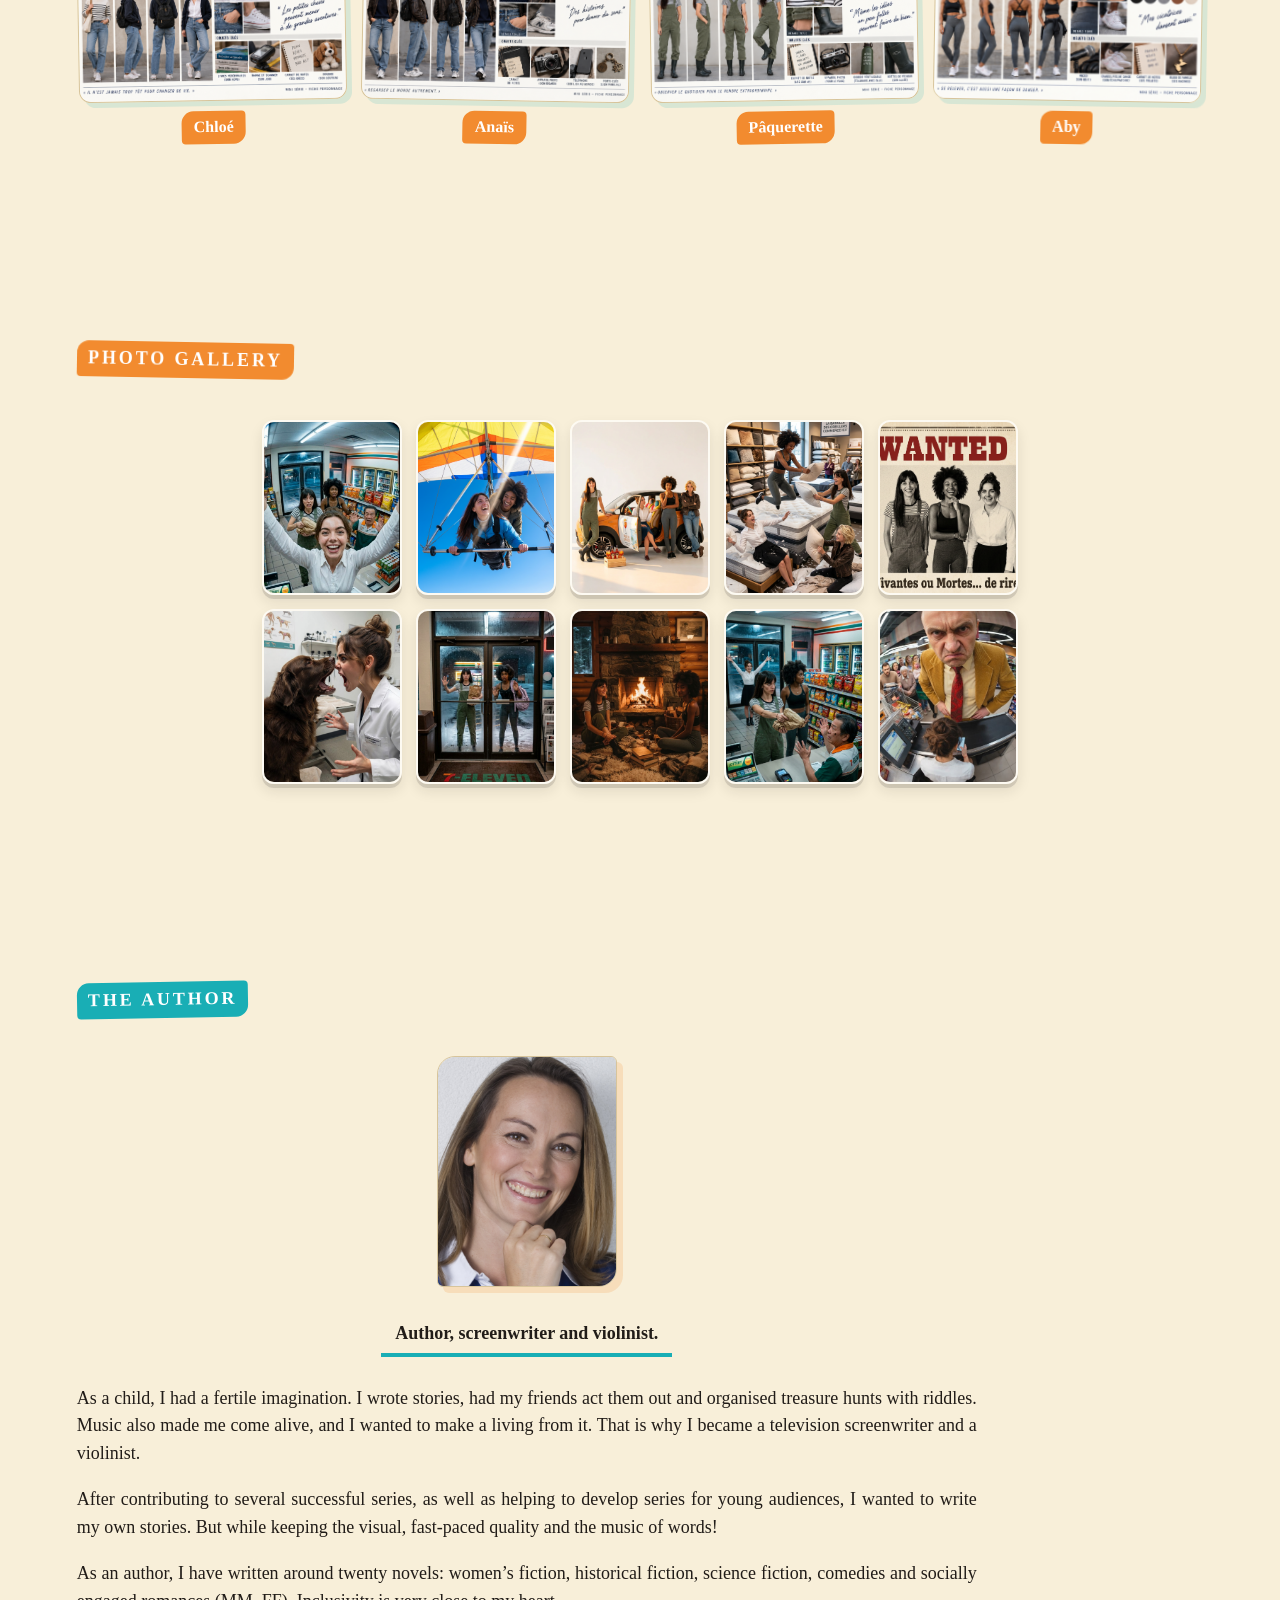
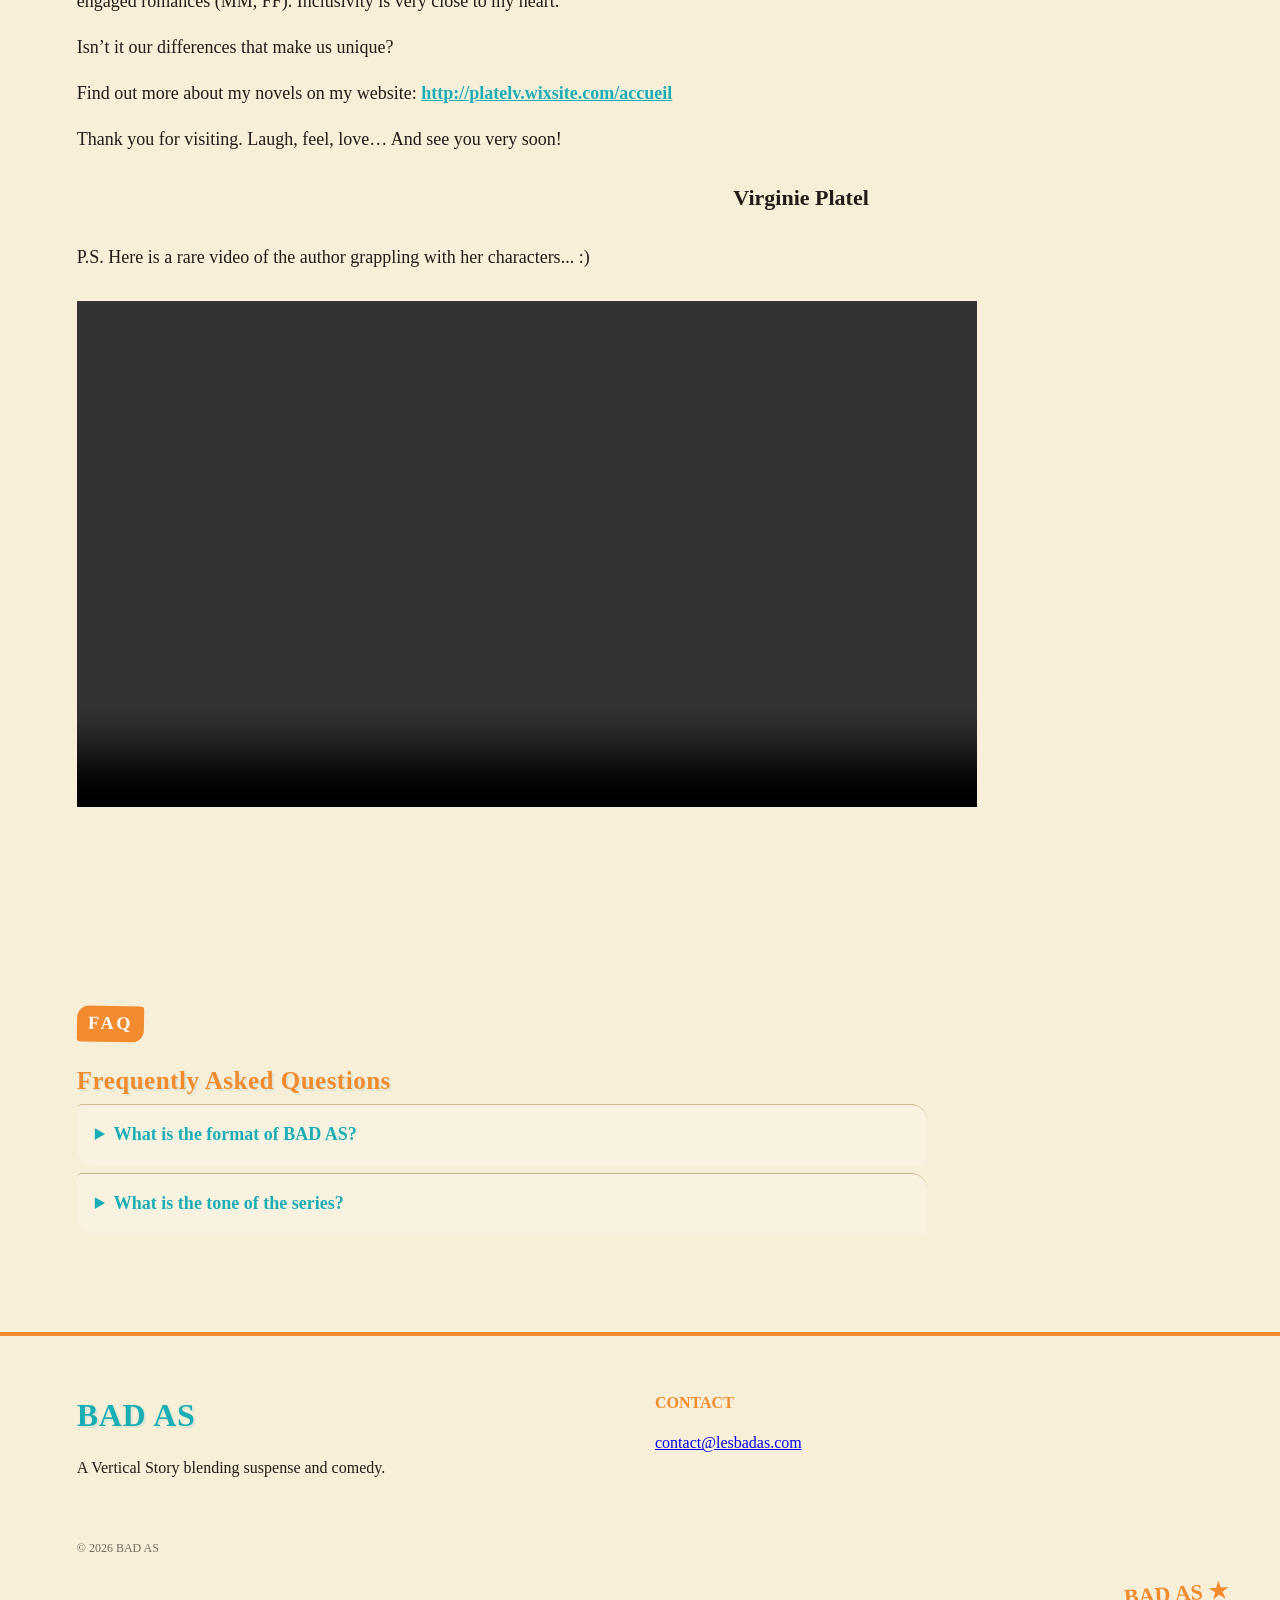
==== commit bc38e8c3: "Add contact email to en.html" ====
--- a/en.html
+++ b/en.html
@@ -1,6 +1,17 @@
 <!doctype html>
 <html lang="en">
-<head><meta charset="utf-8"><meta name="viewport" content="width=device-width,initial-scale=1"><title>BAD AS — The Mini-Series</title><meta name="description" content="BAD AS, a Vertical Story blending suspense and comedy. Four girls hit the road on an unexpected road trip."><link rel="stylesheet" href="style.css"></head>
+<head><meta charset="utf-8"><meta name="viewport" content="width=device-width,initial-scale=1"><title>BAD AS — The Mini-Series</title><meta name="description" content="BAD AS, a Vertical Story blending suspense and comedy. Four girls hit the road on an unexpected road trip.">
+<meta property="og:type" content="website">
+<meta property="og:site_name" content="LES BAD AS">
+<meta property="og:title" content="LES BAD AS — The mini-series">
+<meta property="og:description" content="4 young women. A tiny license-free car. An unexpected road trip… An adventure that could change everything!">
+<meta property="og:url" content="https://lesbadas.com/en.html">
+<meta property="og:image" content="https://lesbadas.com/Bad%20as%203.png">
+<meta property="og:image:alt" content="LES BAD AS">
+<meta name="twitter:card" content="summary_large_image">
+<meta name="twitter:title" content="LES BAD AS — The mini-series">
+<meta name="twitter:description" content="4 young women. A tiny license-free car. An unexpected road trip… An adventure that could change everything!">
+<meta name="twitter:image" content="https://lesbadas.com/Bad%20as%203.png"><link rel="stylesheet" href="style.css"></head>
 <body>
 <header class="top"><a class="brand brand-logo" href="#home" aria-label="Les Bad As — Home"><img src="logo.jpg" alt="Les Bad As logo"></a><button class="menu" aria-label="Menu">☰</button><nav><a href="#home">Home</a><a href="#series">The Series</a><a href="#characters">Characters</a><a href="#episodes">Episodes</a><a href="#bonus">Bonus</a><a href="#gallery">Photo Gallery</a><a href="#author">The Author</a><a href="#faq">FAQ</a></nav><a class="lang-toggle" href="index.html" aria-label="Version française">🇫🇷 Français</a><button class="theme-toggle" type="button" aria-label="Change theme" aria-pressed="false"><span>☀ Light</span><span>☾ Dark</span></button></header>
 <main>
@@ -29,5 +40,5 @@
 <p>P.S. Here is a rare video of the author grappling with her characters... :)</p></div>
 <div id="author-video" class="author-video"><video controls playsinline preload="metadata"><source src="Facebook%20Linkedin%20BA%20AUTEUR%20Bad%20As.mp4" type="video/mp4">Your browser does not support this video.</video></div></section>
 <section id="faq" class="section"><p class="eyebrow">FAQ</p><h2>Frequently Asked Questions</h2><details><summary>What is the format of BAD AS?</summary><p>A vertical mini-series made up of episodes approximately one minute long.</p></details><details><summary>What is the tone of the series?</summary><p>BAD AS blends suspense and comedy against a backdrop of road-trip adventure and friendship.</p></details></section>
-</main><footer id="contact"><div><strong>BAD AS</strong><p>A Vertical Story blending suspense and comedy.</p></div><div><span>Contact</span><p>Contact details will be added soon.</p></div><p class="copy">© 2026 BAD AS</p></footer>
+</main><footer id="contact"><div><strong>BAD AS</strong><p>A Vertical Story blending suspense and comedy.</p></div><div><span>Contact</span><p><a href="mailto:contact@lesbadas.com">contact@lesbadas.com</a></p></div><p class="copy">© 2026 BAD AS</p></footer>
 <script>document.querySelector('.menu').onclick=()=>document.querySelector('nav').classList.toggle('open');document.querySelectorAll('nav a').forEach(a=>a.onclick=()=>document.querySelector('nav').classList.remove('open'));const themeButton=document.querySelector('.theme-toggle');const savedTheme=localStorage.getItem('badas-theme');if(savedTheme==='dark'){document.body.classList.add('dark');themeButton.setAttribute('aria-pressed','true')}themeButton.onclick=()=>{const dark=document.body.classList.toggle('dark');themeButton.setAttribute('aria-pressed',String(dark));localStorage.setItem('badas-theme',dark?'dark':'light')};</script></body></html>
